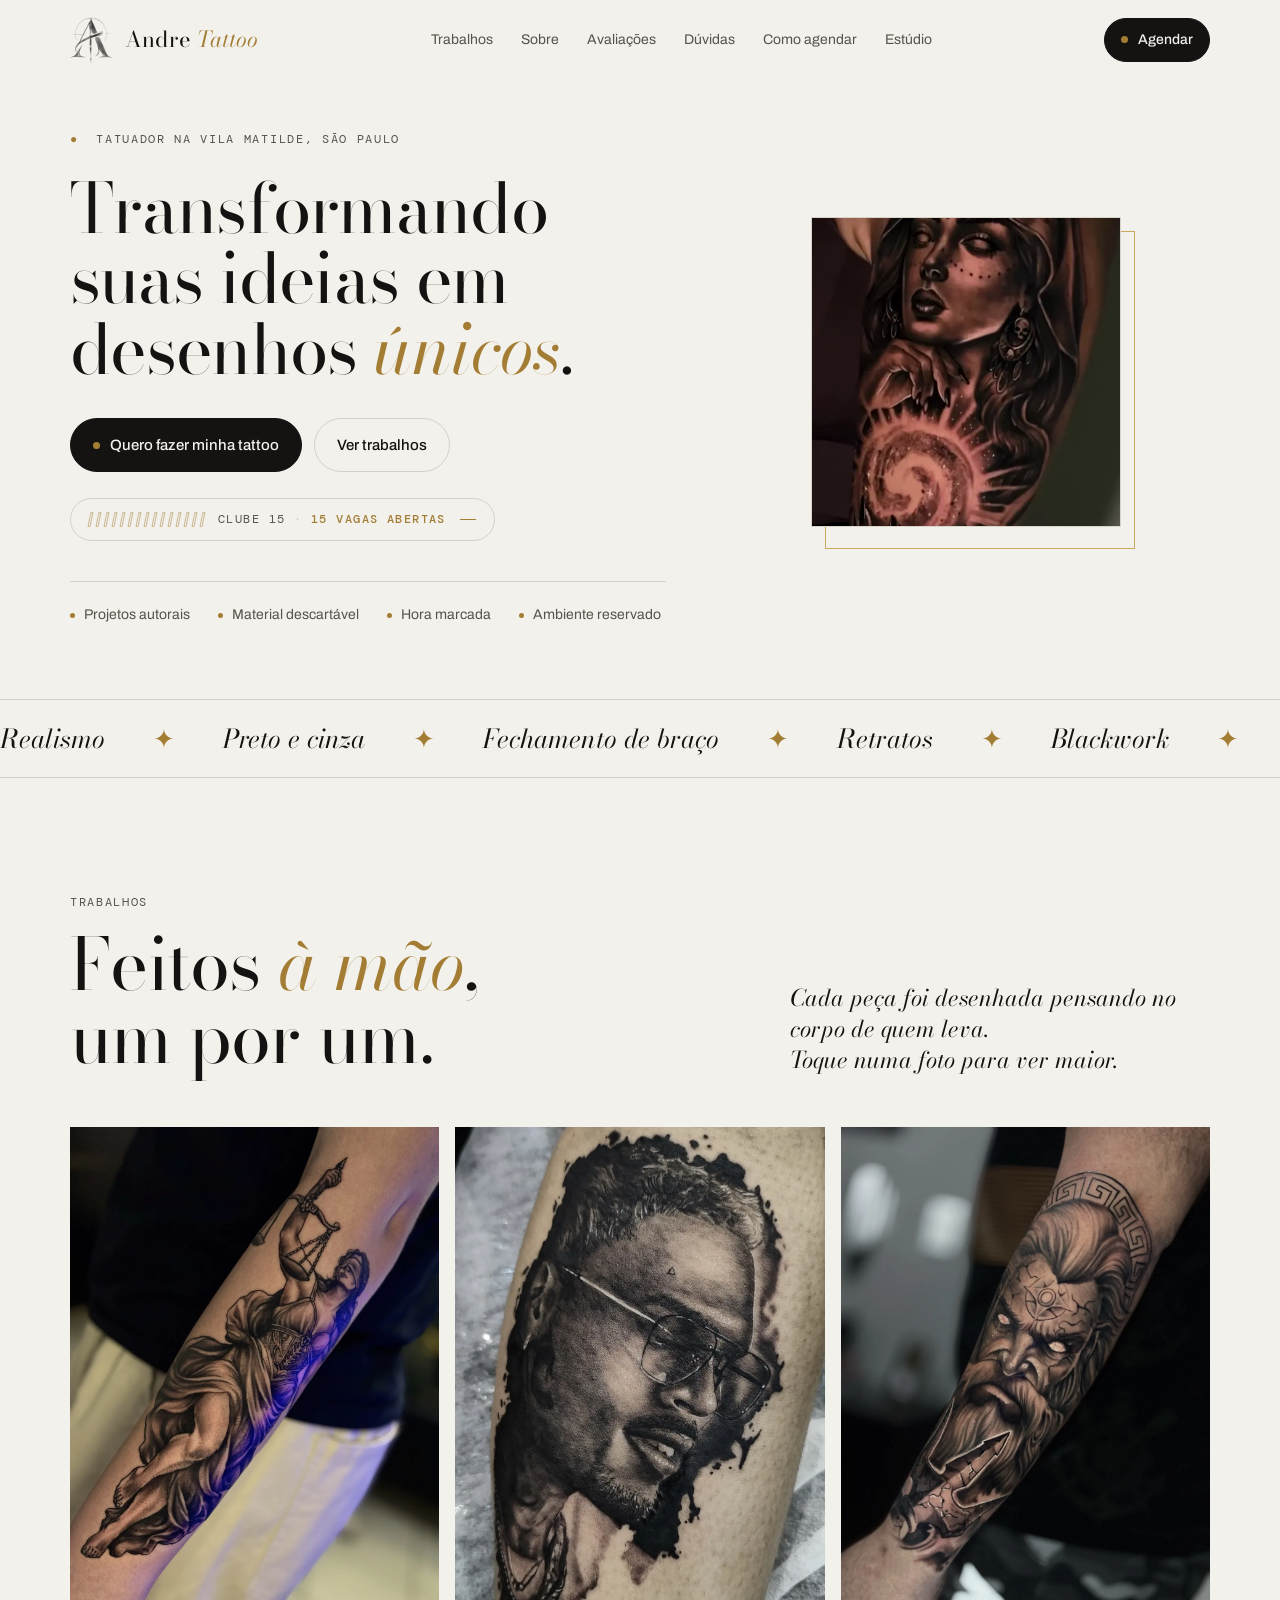
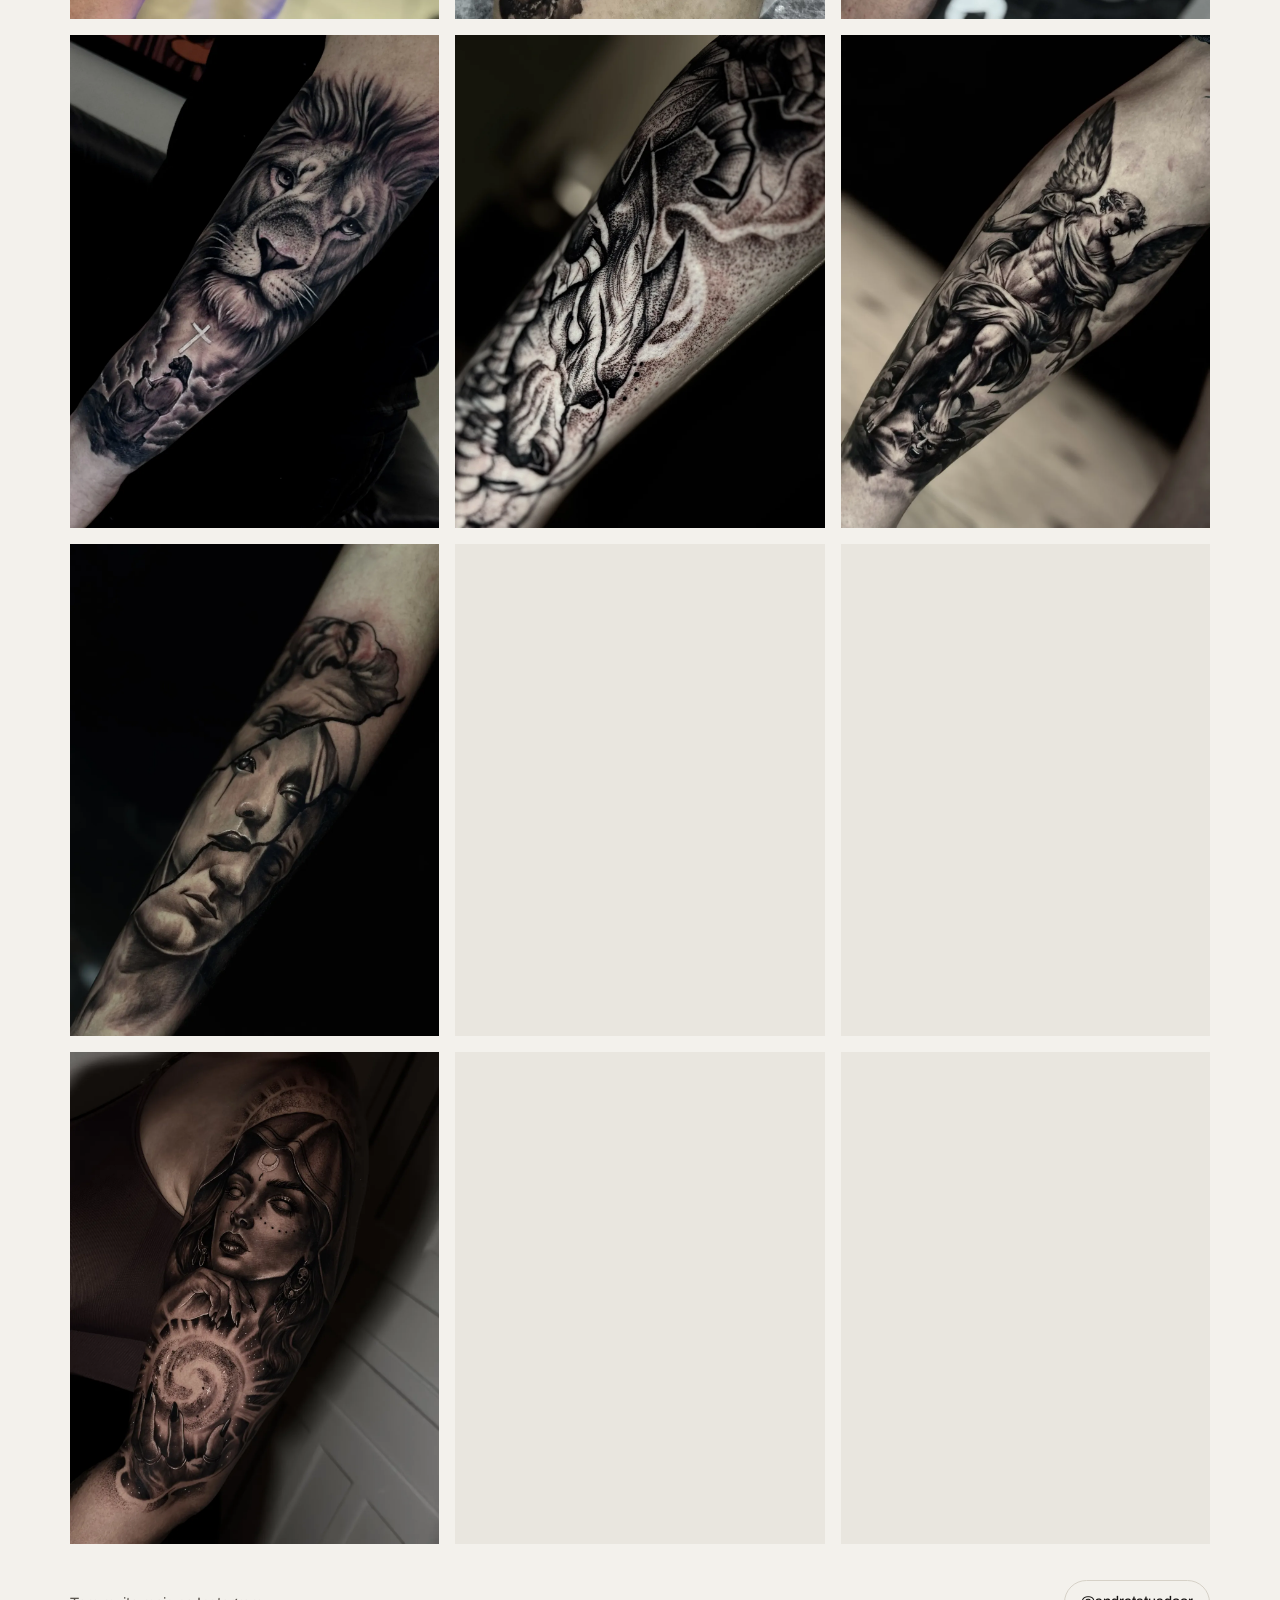
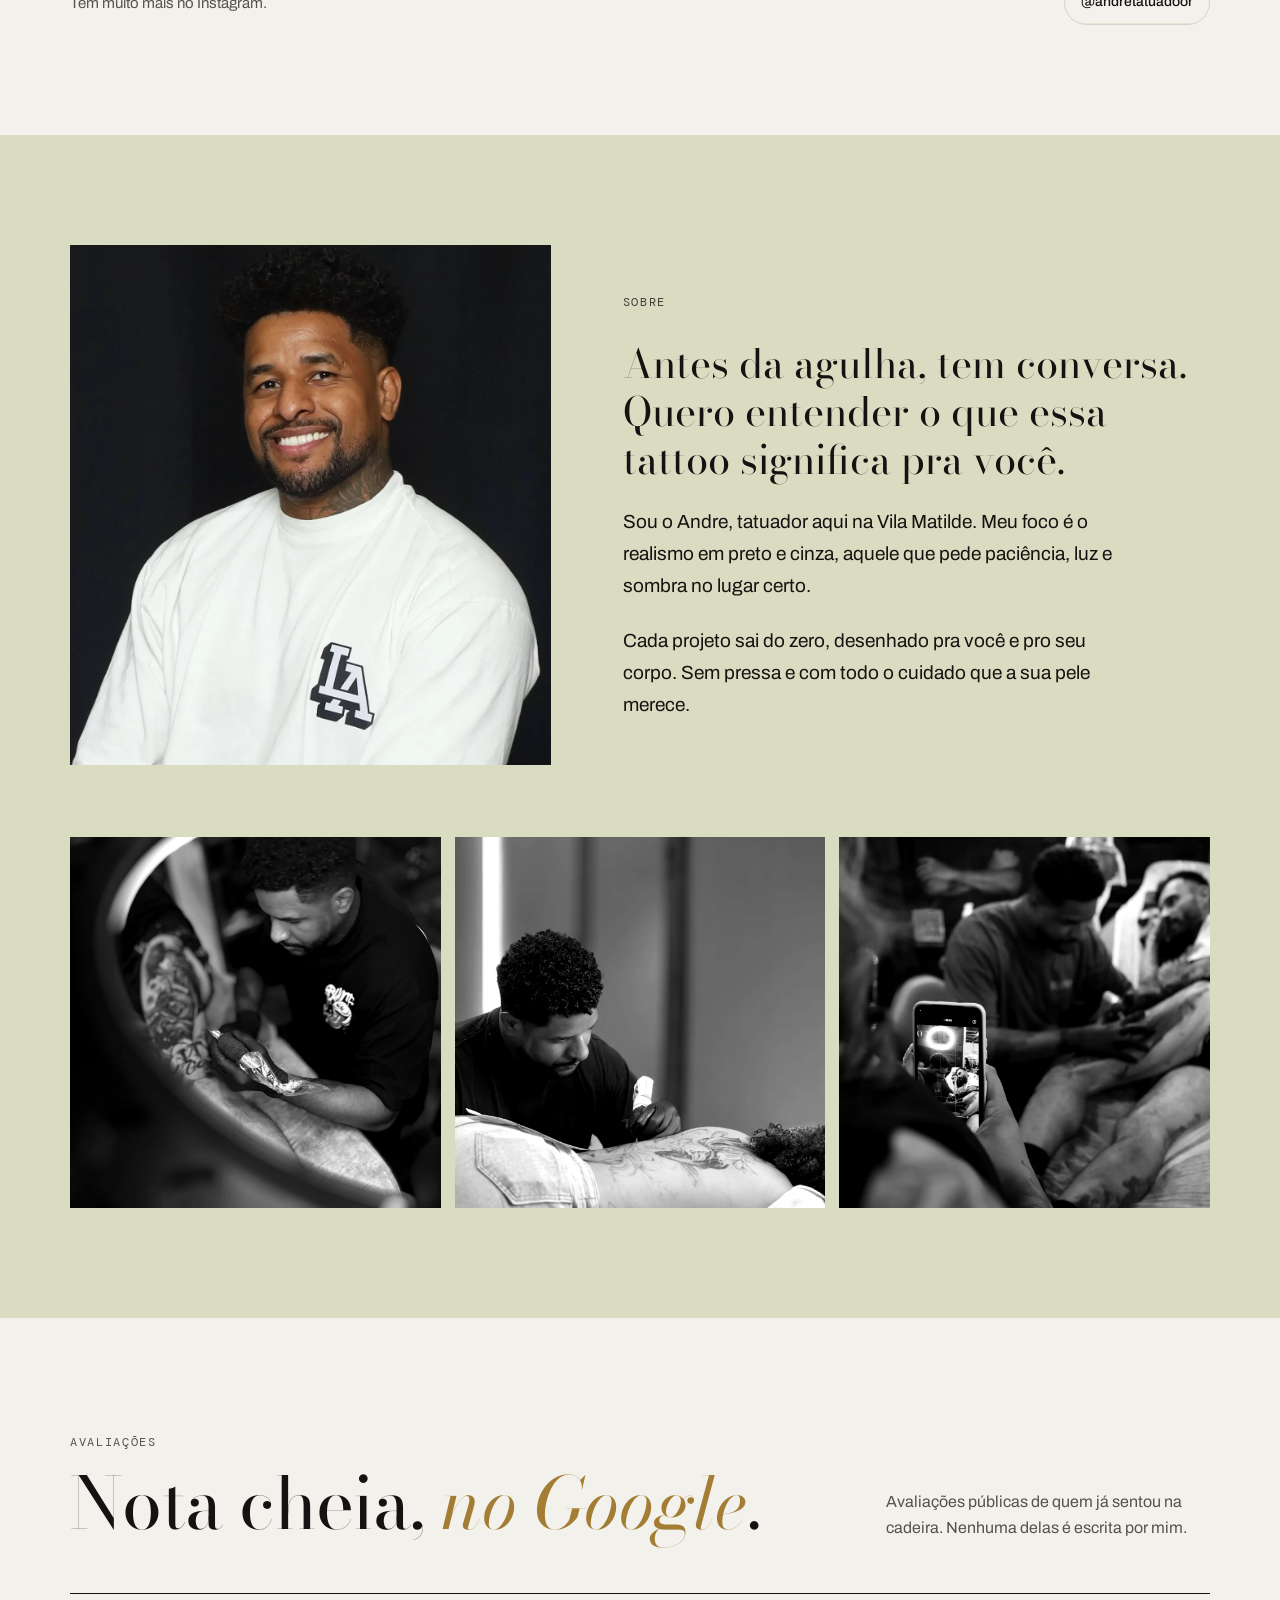
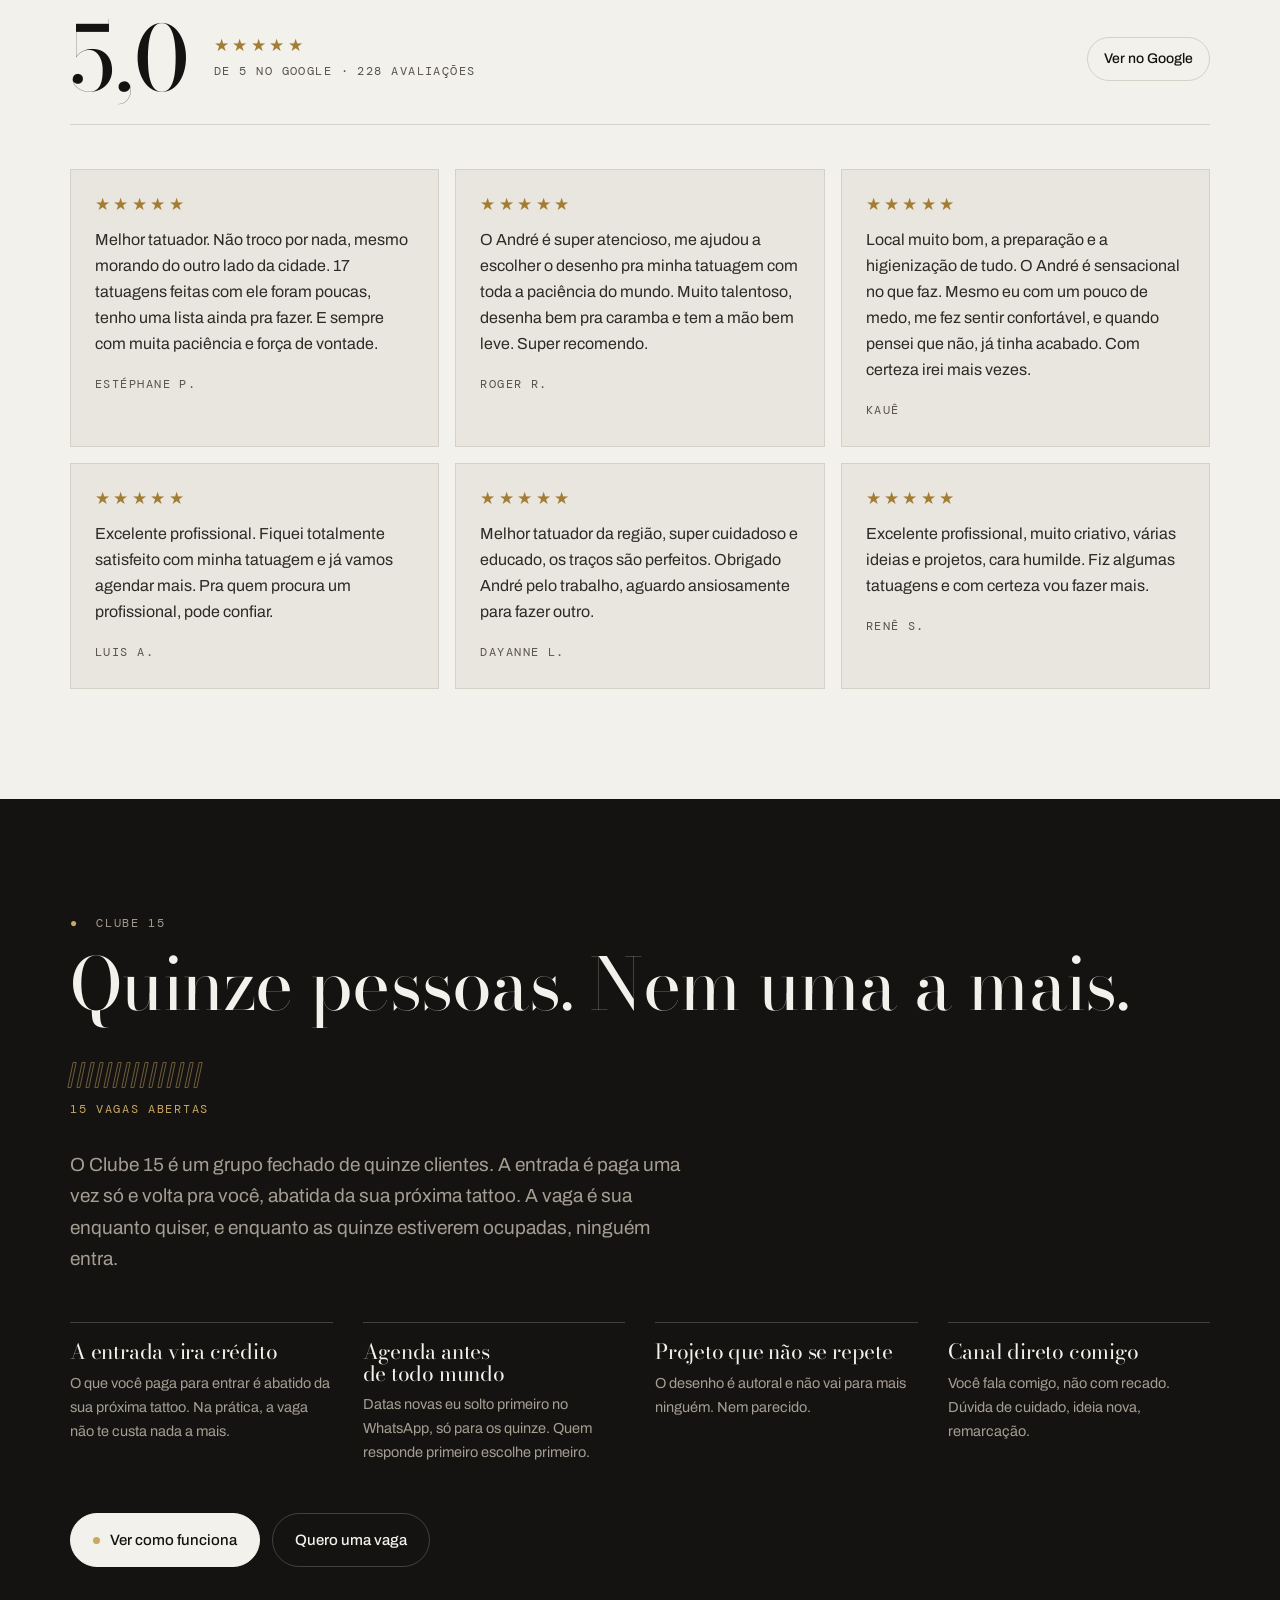
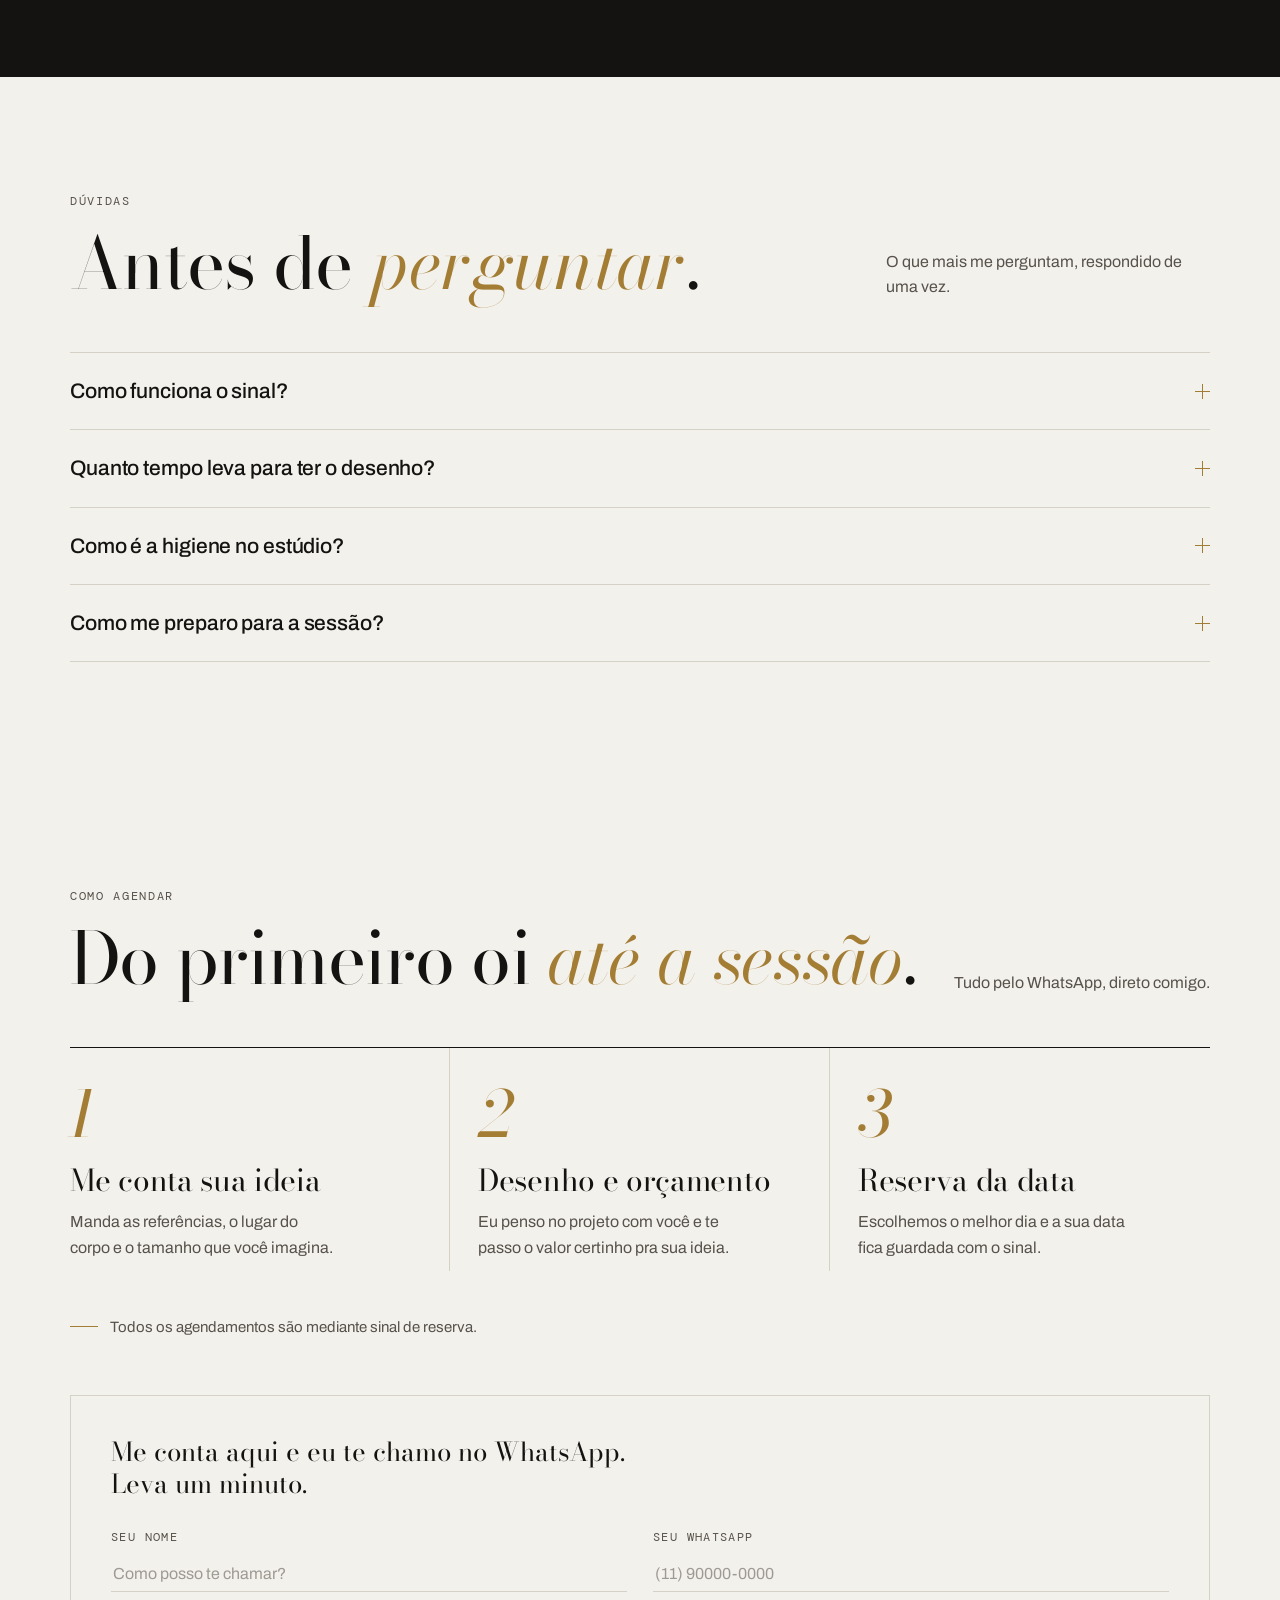
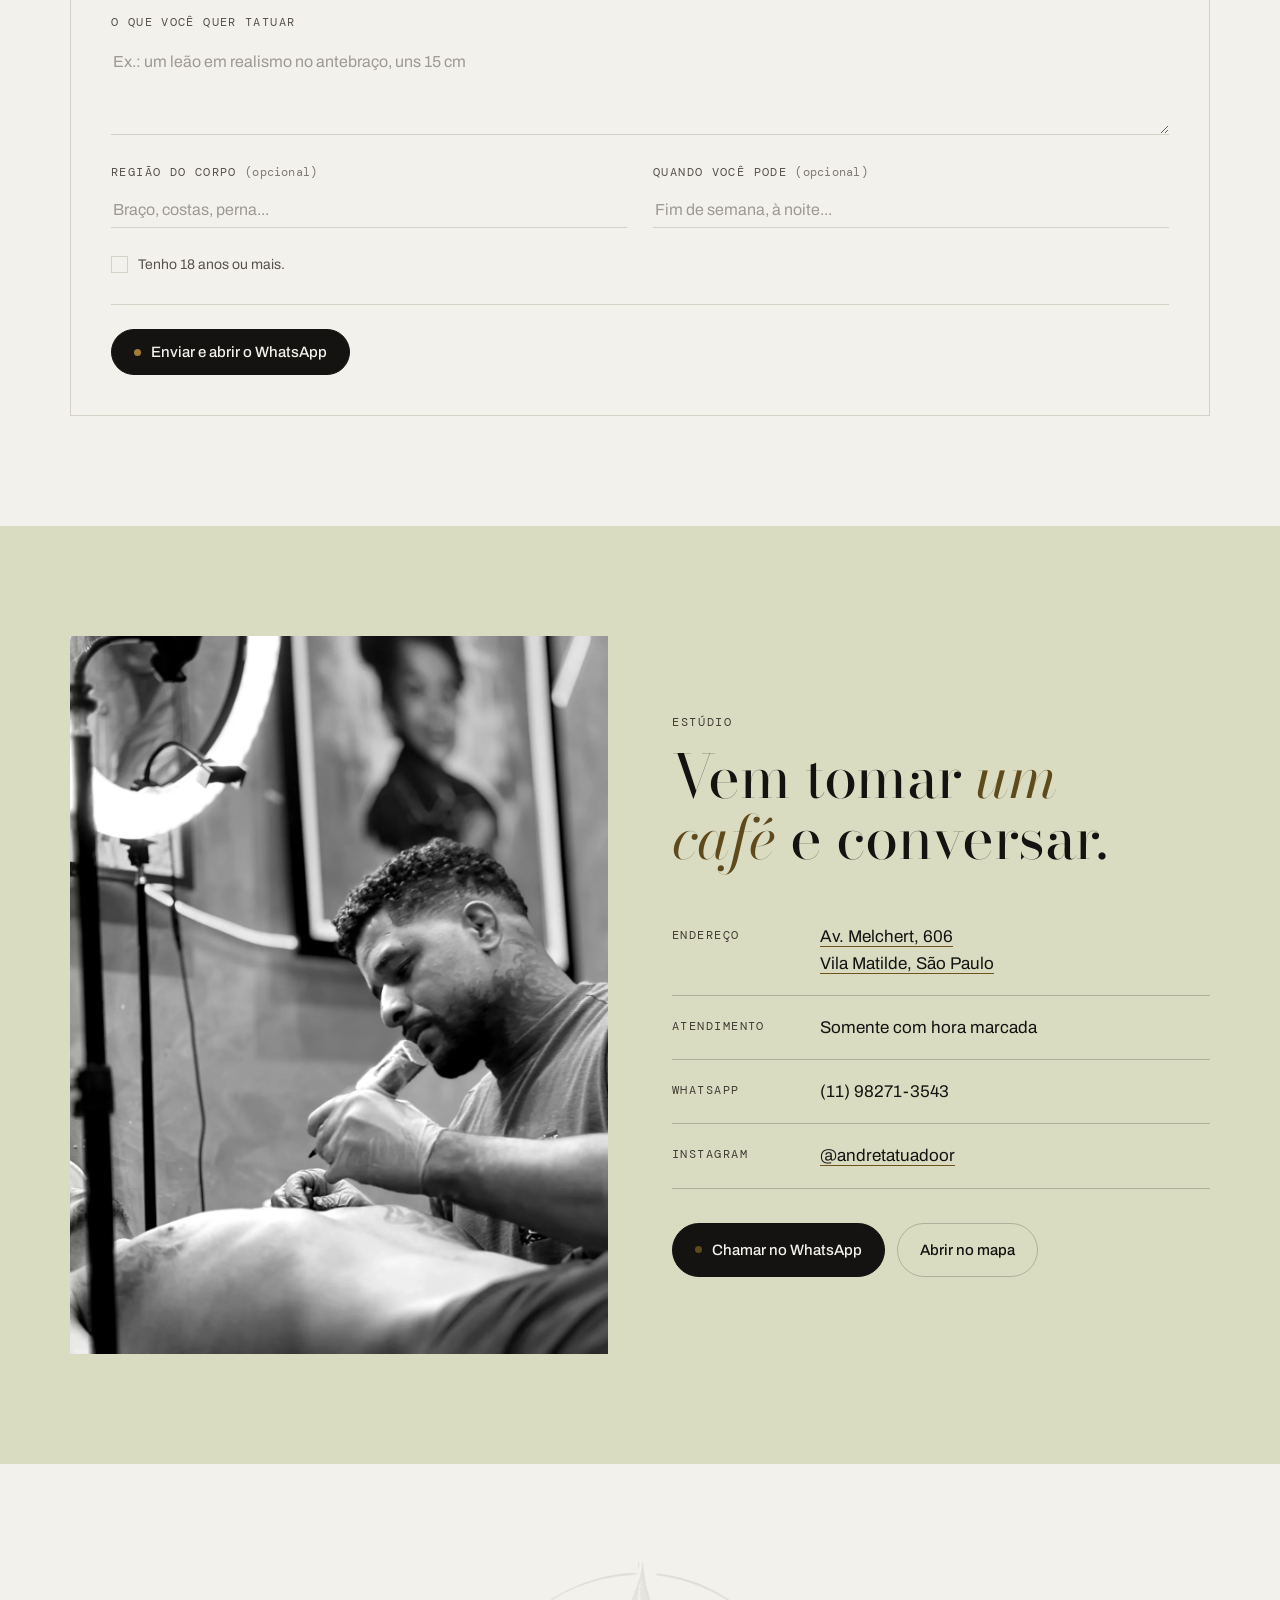
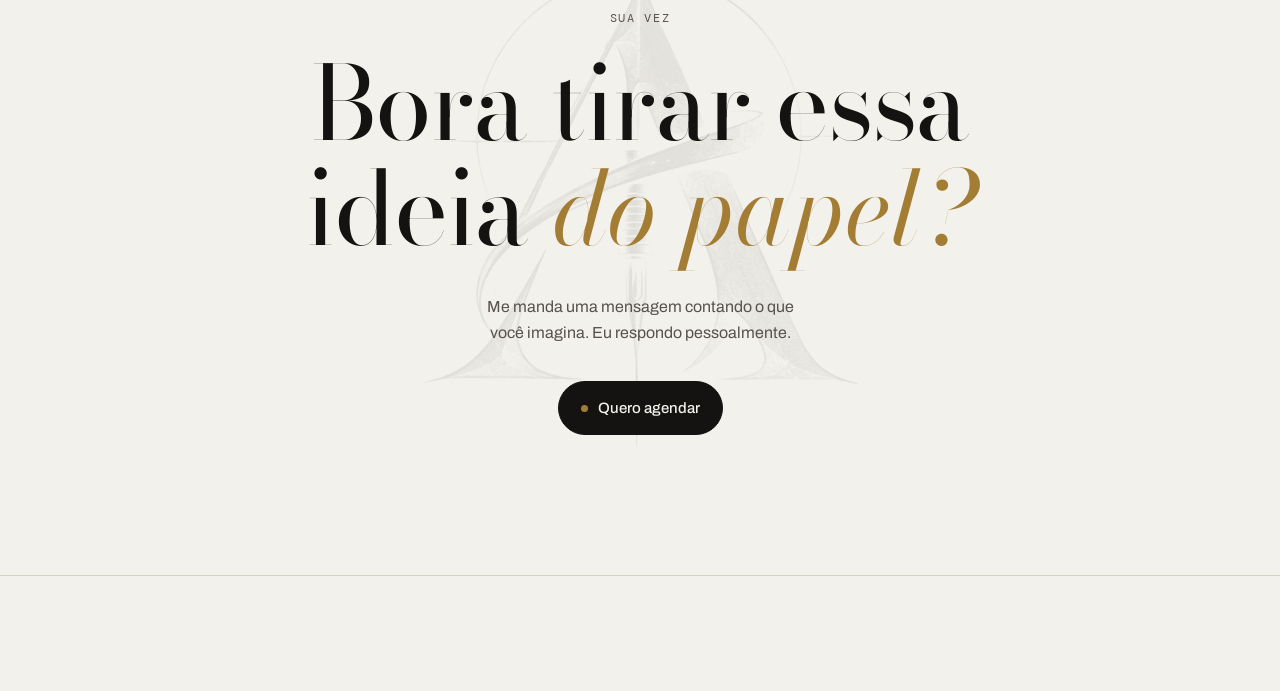
==== index.html @ ce074690 "Marco zero: copia fiel do site publicado em andretattoo.com.br Baixado do ar em 08/11/2026, antes de" ====
<!doctype html>
<html lang="pt-BR">
<head>
<meta charset="utf-8">
<meta name="viewport" content="width=device-width, initial-scale=1, viewport-fit=cover">
<title>Andre Tattoo · Realismo preto e cinza na Vila Matilde, São Paulo</title>
<meta name="description" content="Andre Tattoo. Realismo em preto e cinza na Vila Matilde, São Paulo. Projeto autoral, hora marcada. Agende sua tattoo pelo WhatsApp.">
<meta name="theme-color" content="#F3F1EC">
<link rel="canonical" href="https://andretattoo.com.br/">

<meta property="og:type" content="website">
<meta property="og:site_name" content="Andre Tattoo">
<meta property="og:title" content="Andre Tattoo · Realismo preto e cinza">
<meta property="og:description" content="Tatuagem autoral em São Paulo. Realismo em preto e cinza, feito sem pressa, com hora marcada na Vila Matilde.">
<meta property="og:url" content="https://andretattoo.com.br/">
<meta property="og:image" content="https://andretattoo.com.br/img/og.png">
<meta property="og:image:width" content="1200"><meta property="og:image:height" content="630">
<meta property="og:locale" content="pt_BR">
<meta name="twitter:card" content="summary_large_image">

<link rel="icon" href="img/favicon.png" type="image/png">
<link rel="apple-touch-icon" href="img/apple-touch-icon.png">

<link rel="preconnect" href="https://fonts.googleapis.com">
<link rel="preconnect" href="https://fonts.gstatic.com" crossorigin>
<link rel="stylesheet" href="https://fonts.googleapis.com/css2?family=Bodoni+Moda:ital,opsz,wght@0,6..96,400;0,6..96,500;1,6..96,400;1,6..96,500&family=Archivo:wght@400;500;600&family=DM+Mono:wght@400;500&display=swap">
<link rel="stylesheet" href="css/style.css">

<script type="application/ld+json">
{"@context":"https://schema.org","@type":"TattooParlor","name":"Andre Tattoo",
"description":"Estúdio de tatuagem autoral especializado em realismo preto e cinza.",
"url":"https://andretattoo.com.br/","image":"https://andretattoo.com.br/img/og.png",
"telephone":"+5511982713543","priceRange":"$$","currenciesAccepted":"BRL",
"address":{"@type":"PostalAddress","streetAddress":"Av. Melchert, 606","addressLocality":"São Paulo",
"addressRegion":"SP","addressCountry":"BR"},
"sameAs":["https://www.instagram.com/andretatuadoor/","https://www.tiktok.com/@andretattoo.ink"],
"openingHoursSpecification":[{"@type":"OpeningHoursSpecification",
"dayOfWeek":["Monday","Tuesday","Wednesday","Thursday","Friday","Saturday"],
"opens":"09:00","closes":"22:00"}]}
</script>
<script>
/* abertura com a logo: uma vez por visita, e nunca para quem pediu menos movimento.
   Roda antes da primeira pintura, sem isso o site aparece antes da logo. */
(function(){
  try{
    if(matchMedia('(prefers-reduced-motion: reduce)').matches) return;
    if(sessionStorage.getItem('andre-abertura')) return;
    sessionStorage.setItem('andre-abertura','1');
  }catch(e){ return; }
  document.documentElement.className += ' abertura';
})();
</script>
</head>
<body>

<div class="intro" id="intro" aria-hidden="true">
  <div class="intro__palco">
    <div class="intro__esboco"><svg aria-hidden="true" xmlns="http://www.w3.org/2000/svg" viewBox="0 0 422 468" fill="none" stroke="currentColor" stroke-width="1.1" stroke-linecap="round" stroke-linejoin="round">
<path pathLength="1" style="--i:0" d="M 213.0 1.0 L 215.0 19.0 L 222.0 43.0 L 247.0 99.0 L 250.0 103.0 L 257.0 123.0 L 261.0 130.0 L 261.0 132.0 L 260.0 131.0 L 258.0 134.0 L 262.0 138.0 L 263.0 137.0 L 267.0 146.0 L 261.0 144.0 L 257.0 147.0 L 258.0 150.0 L 257.0 154.0 L 255.0 155.0 L 258.0 160.0 L 252.0 163.0 L 249.0 161.0 L 245.0 162.0 L 246.0 159.0 L 244.0 158.0 L 245.0 155.0 L 243.0 153.0 L 240.0 156.0 L 241.0 157.0 L 240.0 162.0 L 238.0 159.0 L 239.0 157.0 L 237.0 152.0 L 233.0 154.0 L 234.0 156.0 L 233.0 157.0 L 229.0 158.0 L 228.0 160.0 L 229.0 162.0 L 228.0 162.0 L 213.0 126.0 L 215.0 125.0 L 218.0 129.0 L 220.0 127.0 L 219.0 123.0 L 222.0 121.0 L 222.0 119.0 L 216.0 115.0 L 208.0 116.0 L 202.0 129.0 L 199.0 169.0 L 198.0 114.0 L 195.0 98.0 L 190.0 84.0 L 194.0 90.0 L 197.0 92.0 L 196.0 94.0 L 198.0 96.0 L 200.0 93.0 L 199.0 92.0 L 202.0 91.0 L 203.0 87.0 L 207.0 89.0 L 208.0 101.0 L 206.0 103.0 L 208.0 107.0 L 205.0 110.0 L 206.0 111.0 L 211.0 110.0 L 210.0 109.0 L 211.0 100.0 L 211.0 86.0 L 210.0 85.0 L 211.0 67.0 L 210.0 64.0 L 212.0 60.0 L 211.0 59.0 L 211.0 38.0 L 212.0 37.0 L 211.0 25.0 L 212.0 24.0 L 210.0 23.0 L 207.0 35.0 L 208.0 42.0 L 206.0 47.0 L 206.0 53.0 L 204.0 56.0 L 207.0 59.0 L 205.0 59.0 L 193.0 72.0 L 185.0 78.0 L 162.0 121.0 L 126.0 194.0 L 121.0 201.0 L 106.0 236.0 L 103.0 241.0 L 98.0 243.0 L 94.0 248.0 L 108.0 218.0 L 141.0 156.0 L 140.0 153.0 L 137.0 157.0 L 140.0 150.0 L 143.0 145.0 L 142.0 147.0 L 143.0 150.0 L 146.0 146.0 L 156.0 125.0 L 167.0 106.0 L 177.0 85.0 L 179.0 78.0 L 187.0 67.0 L 205.0 32.0 L 211.0 15.0 L 213.0 2.0 Z"/>
<path pathLength="1" style="--i:1" d="M 273.0 213.0 L 273.0 216.0 L 276.0 220.0 L 279.0 230.0 L 281.0 232.0 L 283.0 231.0 L 282.0 230.0 L 283.0 227.0 L 280.0 224.0 L 282.0 222.0 L 281.0 219.0 L 283.0 219.0 L 284.0 224.0 L 291.0 229.0 L 290.0 233.0 L 294.0 241.0 L 294.0 246.0 L 295.0 247.0 L 297.0 246.0 L 301.0 250.0 L 303.0 249.0 L 303.0 245.0 L 302.0 240.0 L 299.0 237.0 L 300.0 234.0 L 297.0 229.0 L 297.0 224.0 L 300.0 232.0 L 304.0 235.0 L 305.0 230.0 L 302.0 225.0 L 302.0 222.0 L 349.0 327.0 L 354.0 342.0 L 372.0 375.0 L 384.0 388.0 L 393.0 394.0 L 415.0 402.0 L 401.0 400.0 L 392.0 396.0 L 384.0 395.0 L 371.0 390.0 L 367.0 390.0 L 356.0 384.0 L 353.0 384.0 L 354.0 382.0 L 349.0 377.0 L 347.0 379.0 L 343.0 375.0 L 343.0 372.0 L 345.0 370.0 L 344.0 365.0 L 341.0 367.0 L 342.0 369.0 L 338.0 371.0 L 327.0 362.0 L 326.0 364.0 L 331.0 379.0 L 328.0 387.0 L 330.0 382.0 L 329.0 373.0 L 322.0 358.0 L 312.0 344.0 L 301.0 333.0 L 293.0 328.0 L 289.0 324.0 L 290.0 323.0 L 289.0 322.0 L 286.0 323.0 L 286.0 337.0 L 281.0 354.0 L 280.0 354.0 L 282.0 350.0 L 285.0 335.0 L 284.0 310.0 L 276.0 279.0 L 254.0 224.0 L 258.0 230.0 L 265.0 248.0 L 268.0 252.0 L 270.0 251.0 L 271.0 254.0 L 273.0 255.0 L 275.0 253.0 L 274.0 251.0 L 276.0 248.0 L 271.0 245.0 L 276.0 247.0 L 277.0 245.0 L 280.0 245.0 L 281.0 247.0 L 282.0 246.0 L 282.0 242.0 L 280.0 240.0 L 278.0 241.0 L 277.0 239.0 L 280.0 235.0 L 278.0 233.0 L 276.0 234.0 L 274.0 233.0 L 275.0 232.0 L 276.0 233.0 L 278.0 230.0 L 276.0 224.0 L 273.0 221.0 L 274.0 220.0 L 273.0 214.0 Z"/>
<path pathLength="1" style="--i:2" d="M 322.0 143.0 L 326.0 144.0 L 327.0 146.0 L 307.0 156.0 L 304.0 159.0 L 305.0 162.0 L 304.0 167.0 L 298.0 171.0 L 292.0 172.0 L 291.0 173.0 L 292.0 176.0 L 288.0 177.0 L 285.0 183.0 L 286.0 185.0 L 289.0 185.0 L 290.0 182.0 L 291.0 184.0 L 301.0 183.0 L 229.0 201.0 L 186.0 215.0 L 157.0 227.0 L 126.0 243.0 L 97.0 263.0 L 72.0 288.0 L 65.0 299.0 L 60.0 311.0 L 58.0 321.0 L 58.0 330.0 L 60.0 339.0 L 65.0 349.0 L 59.0 340.0 L 55.0 327.0 L 56.0 303.0 L 60.0 292.0 L 70.0 275.0 L 93.0 252.0 L 104.0 245.0 L 99.0 250.0 L 102.0 251.0 L 106.0 249.0 L 125.0 236.0 L 124.0 233.0 L 114.0 240.0 L 107.0 243.0 L 122.0 232.0 L 142.0 220.0 L 174.0 204.0 L 200.0 193.0 L 201.0 192.0 L 198.0 185.0 L 198.0 181.0 L 201.0 180.0 L 207.0 181.0 L 206.0 187.0 L 202.0 190.0 L 205.0 191.0 L 218.0 185.0 L 221.0 185.0 L 265.0 168.0 L 314.0 153.0 L 324.0 148.0 L 325.0 145.0 L 323.0 144.0 Z"/>
<path pathLength="1" style="--i:3" d="M 204.0 213.0 L 211.0 214.0 L 211.0 221.0 L 208.0 222.0 L 212.0 225.0 L 206.0 227.0 L 212.0 229.0 L 211.0 230.0 L 212.0 232.0 L 208.0 234.0 L 213.0 237.0 L 211.0 240.0 L 208.0 241.0 L 214.0 243.0 L 211.0 245.0 L 213.0 248.0 L 209.0 249.0 L 214.0 251.0 L 209.0 254.0 L 214.0 256.0 L 210.0 259.0 L 211.0 261.0 L 206.0 262.0 L 213.0 264.0 L 212.0 267.0 L 208.0 267.0 L 206.0 269.0 L 214.0 270.0 L 211.0 272.0 L 211.0 276.0 L 213.0 278.0 L 211.0 279.0 L 198.0 278.0 L 197.0 271.0 L 203.0 269.0 L 199.0 267.0 L 198.0 264.0 L 205.0 262.0 L 199.0 261.0 L 198.0 258.0 L 199.0 257.0 L 198.0 256.0 L 201.0 255.0 L 199.0 253.0 L 201.0 249.0 L 198.0 248.0 L 198.0 246.0 L 199.0 243.0 L 202.0 241.0 L 198.0 237.0 L 202.0 234.0 L 200.0 233.0 L 199.0 230.0 L 204.0 227.0 L 200.0 226.0 L 199.0 224.0 L 203.0 222.0 L 200.0 220.0 L 203.0 214.0 Z"/>
<path pathLength="1" style="--i:4" d="M 202.0 292.0 L 203.0 307.0 L 204.0 308.0 L 206.0 302.0 L 207.0 303.0 L 206.0 305.0 L 207.0 307.0 L 206.0 352.0 L 205.0 353.0 L 208.0 380.0 L 208.0 407.0 L 211.0 415.0 L 215.0 419.0 L 215.0 420.0 L 208.0 419.0 L 207.0 415.0 L 202.0 419.0 L 207.0 429.0 L 209.0 428.0 L 212.0 422.0 L 210.0 424.0 L 208.0 431.0 L 208.0 454.0 L 207.0 456.0 L 206.0 429.0 L 204.0 424.0 L 199.0 420.0 L 203.0 416.0 L 206.0 410.0 L 207.0 404.0 L 207.0 378.0 L 205.0 370.0 L 202.0 341.0 L 198.0 325.0 L 198.0 322.0 L 199.0 323.0 L 200.0 322.0 L 200.0 295.0 L 201.0 293.0 Z"/>
<path pathLength="1" style="--i:5" d="M 97.0 331.0 L 96.0 329.0 L 92.0 336.0 L 88.0 348.0 L 82.0 360.0 L 78.0 375.0 L 67.0 383.0 L 62.0 384.0 L 52.0 390.0 L 39.0 393.0 L 34.0 396.0 L 41.0 397.0 L 59.0 395.0 L 69.0 397.0 L 70.0 396.0 L 81.0 396.0 L 82.0 397.0 L 83.0 396.0 L 85.0 397.0 L 107.0 396.0 L 111.0 397.0 L 112.0 396.0 L 110.0 395.0 L 112.0 396.0 L 121.0 395.0 L 110.0 391.0 L 100.0 380.0 L 96.0 373.0 L 92.0 356.0 L 93.0 355.0 L 93.0 345.0 L 97.0 332.0 Z"/>
<path pathLength="1" style="--i:6" d="M 198.0 200.0 L 195.0 199.0 L 182.0 204.0 L 180.0 206.0 L 177.0 206.0 L 142.0 224.0 L 140.0 227.0 L 144.0 228.0 L 145.0 226.0 L 153.0 226.0 L 160.0 222.0 L 164.0 222.0 L 167.0 219.0 L 171.0 219.0 L 172.0 218.0 L 171.0 216.0 L 173.0 217.0 L 179.0 214.0 L 183.0 214.0 L 186.0 211.0 L 189.0 212.0 L 192.0 209.0 L 199.0 206.0 L 196.0 205.0 L 199.0 203.0 L 199.0 201.0 Z"/>
<path pathLength="1" style="--i:7" d="M 119.0 277.0 L 120.0 277.0 L 119.0 280.0 L 97.0 334.0 L 94.0 348.0 L 94.0 363.0 L 98.0 374.0 L 104.0 382.0 L 112.0 389.0 L 127.0 395.0 L 135.0 397.0 L 149.0 398.0 L 149.0 399.0 L 115.0 398.0 L 114.0 397.0 L 111.0 398.0 L 28.0 397.0 L 23.0 399.0 L 12.0 400.0 L 25.0 396.0 L 39.0 389.0 L 50.0 381.0 L 61.0 370.0 L 75.0 352.0 L 86.0 335.0 L 119.0 278.0 Z"/>
<path pathLength="1" style="--i:8" d="M 303.0 315.0 L 302.0 314.0 L 300.0 317.0 L 296.0 319.0 L 299.0 322.0 L 298.0 324.0 L 292.0 318.0 L 289.0 318.0 L 287.0 320.0 L 291.0 325.0 L 296.0 328.0 L 300.0 327.0 L 301.0 332.0 L 304.0 333.0 L 305.0 328.0 L 306.0 327.0 L 308.0 328.0 L 311.0 324.0 L 308.0 321.0 L 308.0 315.0 L 307.0 314.0 L 304.0 315.0 L 303.0 318.0 L 304.0 320.0 L 303.0 320.0 L 303.0 316.0 Z"/>
<path pathLength="1" style="--i:9" d="M 227.0 140.0 L 226.0 139.0 L 225.0 140.0 L 226.0 143.0 L 224.0 146.0 L 233.0 153.0 L 234.0 150.0 L 237.0 151.0 L 238.0 147.0 L 236.0 145.0 L 234.0 148.0 L 230.0 149.0 L 231.0 147.0 L 233.0 148.0 L 234.0 147.0 L 232.0 144.0 L 230.0 144.0 L 232.0 143.0 L 234.0 144.0 L 235.0 143.0 L 234.0 141.0 L 236.0 141.0 L 237.0 143.0 L 238.0 140.0 L 228.0 139.0 Z"/>
<path pathLength="1" style="--i:10" d="M 87.0 261.0 L 86.0 260.0 L 78.0 269.0 L 77.0 272.0 L 71.0 276.0 L 70.0 279.0 L 63.0 287.0 L 59.0 296.0 L 56.0 310.0 L 56.0 318.0 L 57.0 319.0 L 58.0 318.0 L 60.0 306.0 L 67.0 291.0 L 79.0 273.0 L 83.0 270.0 L 87.0 262.0 Z"/>
<path pathLength="1" style="--i:11" d="M 197.0 11.0 L 206.0 11.0 L 204.0 13.0 L 195.0 13.0 L 176.0 16.0 L 150.0 24.0 L 137.0 30.0 L 114.0 45.0 L 134.0 31.0 L 155.0 21.0 L 178.0 14.0 L 196.0 12.0 Z"/>
<path pathLength="1" style="--i:12" d="M 226.0 12.0 L 244.0 14.0 L 272.0 23.0 L 294.0 35.0 L 310.0 47.0 L 326.0 63.0 L 333.0 73.0 L 309.0 48.0 L 286.0 32.0 L 253.0 18.0 L 227.0 13.0 Z"/>
<path pathLength="1" style="--i:13" d="M 318.0 394.0 L 319.0 394.0 L 318.0 395.0 L 313.0 396.0 L 312.0 397.0 L 313.0 398.0 L 319.0 397.0 L 323.0 398.0 L 297.0 399.0 L 317.0 395.0 Z"/>
<path pathLength="1" style="--i:14" d="M 216.0 300.0 L 216.0 325.0 L 213.0 335.0 L 209.0 363.0 L 211.0 338.0 L 213.0 327.0 L 216.0 320.0 L 215.0 318.0 L 216.0 301.0 Z"/>
<path pathLength="1" style="--i:15" d="M 165.0 228.0 L 167.0 228.0 L 163.0 230.0 L 149.0 235.0 L 140.0 240.0 L 140.0 239.0 L 154.0 232.0 L 164.0 229.0 Z"/>
<path pathLength="1" style="--i:16" d="M 90.0 69.0 L 81.0 80.0 L 74.0 93.0 L 73.0 94.0 L 74.0 91.0 L 81.0 80.0 L 89.0 70.0 Z"/>
<path pathLength="1" style="--i:17" d="M 212.0 299.0 L 213.0 317.0 L 211.0 322.0 L 209.0 323.0 L 212.0 318.0 L 212.0 300.0 Z"/>
<path pathLength="1" style="--i:18" d="M 278.0 359.0 L 275.0 368.0 L 264.0 382.0 L 260.0 385.0 L 270.0 374.0 L 278.0 360.0 Z"/>
</svg></div>
    <span class="intro__arte"></span>
    <i class="intro__risco"></i>
  </div>
</div>
</div>

<svg id="needle" aria-hidden="true"><path class="track"/><path class="ink"/><path class="rastro"/><circle class="tip-ring" r="9"/><circle class="tip" r="3.2"/></svg>

<header class="nav" id="nav">
  <div class="wrap">
    <a class="logo" href="#topo"><span class="logo__marca" aria-hidden="true"></span><span class="logo__nome">Andre <i>Tattoo</i></span></a>
    <ul>
      <li><a href="#trabalhos">Trabalhos</a></li>
      <li><a href="#sobre">Sobre</a></li>
      <li><a href="#avaliacoes">Avaliações</a></li>
      <li><a href="#duvidas">Dúvidas</a></li>
      <li><a href="#agendar">Como agendar</a></li>
      <li><a href="#estudio">Estúdio</a></li>
    </ul>
    <a class="btn sm" href="https://wa.me/5511982713543?text=Oi%20Andre!%20Vim%20pelo%20site%20e%20quero%20fazer%20uma%20tattoo." target="_blank" rel="noopener" data-wa="topo"><span class="dot"></span>Agendar</a>
  </div>
</header>

<main id="topo">
  <section class="hero" style="padding:0">
    <div class="wrap">
      <div>
        <span class="eyebrow"><b>●</b>&nbsp; Tatuador na Vila Matilde, São Paulo</span>
        <h1>Transformando suas ideias em desenhos <em>únicos</em>.</h1>
        <div class="ctas">
          <a class="btn" href="https://wa.me/5511982713543?text=Oi%20Andre!%20Vim%20pelo%20site%20e%20quero%20fazer%20uma%20tattoo." target="_blank" rel="noopener" data-wa="topo"><span class="dot"></span>Quero fazer minha tattoo</a>
          <a class="btn ghost" href="#trabalhos">Ver trabalhos</a>
        </div>
        <a class='selo' href='/clube-15'>
          <span class="selo__marcas" data-clube="marcas" aria-hidden="true"></span>
          <span class="selo__txt">Clube&nbsp;15 <i aria-hidden="true">·</i> <b data-clube="vagas">vagas abertas</b></span>
          <span class="selo__seta" aria-hidden="true"></span>
        </a>
        <div class="facts"><span>Projetos autorais</span><span>Material descartável</span><span>Hora marcada</span><span>Ambiente reservado</span></div>
      </div>
      <!-- A "tv": um quadrado menor que a foto, rodando o processo de uma peça
           do desenho ao resultado. Para trocar, substitua só video/processo.mp4
           e o quadro de capa video/processo.webp. -->
      <figure class="reveal tv">
        <video class="tv__tela" src="video/processo.mp4" poster="video/processo.webp"
               autoplay muted loop playsinline preload="metadata"
               width="640" height="640"
               aria-label="Do desenho ao resultado: o processo de uma tatuagem, em vídeo sem som"></video>
      </figure>
    </div>
  </section>

  <div class="ribbon" aria-hidden="true">
    <div class="track">
      <span>Realismo</span><span class="s">✦</span><span>Preto e cinza</span><span class="s">✦</span><span>Fechamento de braço</span><span class="s">✦</span><span>Retratos</span><span class="s">✦</span><span>Blackwork</span><span class="s">✦</span><span>Pets</span><span class="s">✦</span>
      <span>Realismo</span><span class="s">✦</span><span>Preto e cinza</span><span class="s">✦</span><span>Fechamento de braço</span><span class="s">✦</span><span>Retratos</span><span class="s">✦</span><span>Blackwork</span><span class="s">✦</span><span>Pets</span><span class="s">✦</span>
    </div>
  </div>

  <section id="trabalhos">
    <div class="wrap">
      <div class="head">
        <div>
          <span class="eyebrow">Trabalhos</span>
          <h2 style="margin-top:14px">Feitos <em>à mão</em>,<br>um por um.</h2>
        </div>
        <p class="frase">Cada peça foi desenhada pensando no corpo de quem leva.<br>Toque numa foto para ver maior.</p>
      </div>
      <div class="gallery" id="gallery"></div>
      <noscript><p>Para ver a galeria, ative o JavaScript, ou veja os trabalhos no
        <a href="https://www.instagram.com/andretatuadoor/" target="_blank" rel="noopener">@andretatuadoor</a>.</p></noscript>
      <div class="gallery-foot">
        <span>Tem muito mais no Instagram.</span>
        <a class="btn ghost sm" href="https://www.instagram.com/andretatuadoor/" target="_blank" rel="noopener">@andretatuadoor</a>
      </div>
    </div>
  </section>

  <section class="about bloco" id="sobre">
    <div class="wrap">
      <div class="grid">
        <figure class="reveal"><img src="img/andre-sorrindo.webp" alt="Andre, tatuador, em retrato preto e branco" loading="lazy"></figure>
        <div class="text">
          <span class="eyebrow">Sobre</span>
          <p class="big">Antes da agulha, tem conversa. Quero entender o que essa tattoo significa pra você.</p>
          <p>Sou o Andre, tatuador aqui na Vila Matilde. Meu foco é o realismo em preto e cinza, aquele que pede paciência, luz e sombra no lugar certo.</p>
          <p>Cada projeto sai do zero, desenhado pra você e pro seu corpo. Sem pressa e com todo o cuidado que a sua pele merece.</p>
        </div>
      </div>
      <div class="strip">
        <img class="reveal" src="img/andre-trabalhando.webp" alt="Andre tatuando um braço" loading="lazy">
        <img class="reveal" src="img/andre-costas.webp" alt="Andre começando um projeto nas costas" loading="lazy">
        <img class="reveal" src="img/andre-evento.webp" alt="Andre tatuando durante um evento" loading="lazy">
      </div>
    </div>
  </section>

  <section class="rev" id="avaliacoes">
    <div class="wrap">
      <div class="head">
        <div>
          <span class="eyebrow">Avaliações</span>
          <h2 style="margin-top:14px">Nota cheia, <em>no Google</em>.</h2>
        </div>
        <p>Avaliações públicas de quem já sentou na cadeira. Nenhuma delas é escrita por mim.</p>
      </div>
      <div class="score">
        <div class="score__n" id="revNota">5,0</div>
        <div>
          <div class="stars" role="img" aria-label="Cinco estrelas de cinco">★★★★★</div>
          <p class="score__t">de 5 no Google<span id="revTotal"></span></p>
        </div>
        <a class="btn ghost sm" id="revLink" href="#" target="_blank" rel="noopener" hidden>Ver no Google</a>
      </div>
      <div class="rev__list" id="revList"></div>
    </div>
  </section>

  <!-- O convite entra depois da prova social: a pessoa já viu os trabalhos,
       já sabe quem eu sou e já leu as avaliações. É aqui que a oferta pega. -->
  <section class="clube" id="clube">
    <div class="wrap">
      <div class="clube__topo">
        <div>
          <span class="eyebrow"><b>●</b>&nbsp; Clube 15</span>
          <h2 style="margin-top:14px" data-clube="chamada">Quinze pessoas. Nem uma a mais.</h2>
        </div>
        <div class="clube__contador">
          <span class="clube__marcas" data-clube="marcas" aria-hidden="true"></span>
          <span class="clube__vagas" data-clube="vagas">vagas abertas</span>
        </div>
      </div>
      <p class="clube__resumo reveal" data-clube="resumo"></p>
      <ul class="inclui" data-clube="inclui"></ul>
      <div class="clube__acao reveal">
        <a class='btn' href='/clube-15'><span class="dot"></span>Ver como funciona</a>
        <a class="btn ghost" href="https://wa.me/5511982713543" target="_blank" rel="noopener"
           data-wa="clube" data-clube="entrar"><span data-clube="rotulo">Quero uma vaga</span></a>
      </div>
    </div>
  </section>

  <section class="faq" id="duvidas">
    <div class="wrap">
      <div class="head">
        <div>
          <span class="eyebrow">Dúvidas</span>
          <h2 style="margin-top:14px">Antes de <em>perguntar</em>.</h2>
        </div>
        <p>O que mais me perguntam, respondido de uma vez.</p>
      </div>
      <div class="acc" id="acc"></div>
    </div>
  </section>

  <section id="agendar">
    <div class="wrap">
      <div class="head">
        <div>
          <span class="eyebrow">Como agendar</span>
          <h2 style="margin-top:14px">Do primeiro oi <em>até a sessão</em>.</h2>
        </div>
        <p>Tudo pelo WhatsApp, direto comigo.</p>
      </div>
      <div class="steps">
        <div class="step reveal"><div class="n">1</div><h3>Me conta sua ideia</h3><p>Manda as referências, o lugar do corpo e o tamanho que você imagina.</p></div>
        <div class="step reveal"><div class="n">2</div><h3>Desenho e orçamento</h3><p>Eu penso no projeto com você e te passo o valor certinho pra sua ideia.</p></div>
        <div class="step reveal"><div class="n">3</div><h3>Reserva da data</h3><p>Escolhemos o melhor dia e a sua data fica guardada com o sinal.</p></div>
      </div>
      <p class="note">Todos os agendamentos são mediante sinal de reserva.</p>

      <!-- name/method/data-netlify: a Netlify guarda uma cópia de cada lead e manda
           e-mail na hora. É a rede de segurança: roda no mesmo lugar do site, então
           funciona mesmo com o n8n do notebook desligado. -->
      <form class='form' id='form' method='POST' name='lead-site' novalidate>
        <input type="hidden" name="form-name" value="lead-site">
        <input type="hidden" name="origem" value="site">
        <p class="esconde" aria-hidden="true"><label>Deixe em branco<input name="bot-field" tabindex="-1" autocomplete="off"></label></p>
        <p class="form__topo">Me conta aqui e eu te chamo no WhatsApp. Leva um minuto.</p>
        <div class="form__grid">
          <label class="campo"><span>Seu nome</span>
            <input type="text" name="nome" autocomplete="name" placeholder="Como posso te chamar?" required></label>
          <label class="campo"><span>Seu WhatsApp</span>
            <input type="tel" name="whatsapp" inputmode="numeric" autocomplete="tel" placeholder="(11) 90000-0000" required></label>
          <label class="campo campo--largo"><span>O que você quer tatuar</span>
            <textarea name="ideia" rows="3" placeholder="Ex.: um leão em realismo no antebraço, uns 15 cm" required></textarea></label>
          <label class="campo"><span>Região do corpo <i>(opcional)</i></span>
            <input type="text" name="local" placeholder="Braço, costas, perna..."></label>
          <label class="campo"><span>Quando você pode <i>(opcional)</i></span>
            <input type="text" name="quando" placeholder="Fim de semana, à noite..."></label>
        </div>
        <label class="idade"><input type="checkbox" name="idade" required><span>Tenho 18 anos ou mais.</span></label>
        <div class="form__pe">
          <button class="btn" type="submit" id="formEnviar"><span class="dot"></span>Enviar e abrir o WhatsApp</button>
          <p class="form__erro" id="formErro" role="alert" aria-live="polite"></p>
        </div>
      </form>
    </div>
  </section>

  <section class="studio bloco" id="estudio">
    <div class="wrap">
      <div class="grid">
        <figure class="reveal"><img src="img/andre-estudio.webp" alt="Andre tatuando no estúdio" loading="lazy" style="object-position:60% 40%"></figure>
        <div class="info">
          <span class="eyebrow">Estúdio</span>
          <h2 style="margin-top:14px;font-size:clamp(36px,5vw,60px)">Vem tomar <em>um café</em> e conversar.</h2>
          <dl>
            <div><dt>Endereço</dt><dd><a href="https://www.google.com/maps/search/?api=1&query=Avenida%20Melchert%2C%20606%2C%20Vila%20Matilde%2C%20S%C3%A3o%20Paulo" target="_blank" rel="noopener">Av. Melchert, 606<br>Vila Matilde, São Paulo</a></dd></div>
            <div><dt>Atendimento</dt><dd>Somente com hora marcada</dd></div>
            <div><dt>WhatsApp</dt><dd>(11) 98271-3543</dd></div>
            <div><dt>Instagram</dt><dd><a href="https://www.instagram.com/andretatuadoor/" target="_blank" rel="noopener">@andretatuadoor</a></dd></div>
          </dl>
          <div class="ctas">
            <a class="btn" href="https://wa.me/5511982713543?text=Oi%20Andre!%20Vim%20pelo%20site%20e%20quero%20fazer%20uma%20tattoo." target="_blank" rel="noopener" data-wa="estudio"><span class="dot"></span>Chamar no WhatsApp</a>
            <a class="btn ghost" href="https://www.google.com/maps/search/?api=1&query=Avenida%20Melchert%2C%20606%2C%20Vila%20Matilde%2C%20S%C3%A3o%20Paulo" target="_blank" rel="noopener">Abrir no mapa</a>
          </div>
        </div>
      </div>
    </div>
  </section>

  <section class="final" id="fim">
    <div class="wrap">
      <span class="eyebrow">Sua vez</span>
      <h2>Bora tirar essa ideia <em>do papel?</em></h2>
      <p>Me manda uma mensagem contando o que você imagina. Eu respondo pessoalmente.</p>
      <a class="btn" href="https://wa.me/5511982713543?text=Oi%20Andre!%20Vim%20pelo%20site%20e%20quero%20fazer%20uma%20tattoo." target="_blank" rel="noopener" data-wa="obras"><span class="dot"></span>Quero agendar</a>
    </div>
  </section>
</main>

<footer>
  <div class="wrap">
    <div class="foot__id">
      <span class="foot__marca" aria-hidden="true"></span>
      <div class="foot__txt">
        <b>Andre Tattoo</b>
        <span>Av. Melchert, 606 · Vila Matilde · São Paulo, SP</span>
      </div>
    </div>

    <ul class="redes">
      <li><a href="https://wa.me/5511982713543?text=Oi%20Andre!%20Vim%20pelo%20site%20e%20quero%20fazer%20uma%20tattoo." target="_blank" rel="noopener" data-wa="obras" aria-label="WhatsApp (11) 98271-3543">
        <svg class="redes__ico redes__ico--cheio" viewBox="0 0 24 24" aria-hidden="true"><path d="M12 2a10 10 0 0 0-8.6 15.1L2 22l5-1.3A10 10 0 1 0 12 2Zm5.3 14.1c-.2.6-1.2 1.2-1.7 1.2-.5.1-1 .1-1.7-.1-.4-.1-1-.3-1.7-.6a11 11 0 0 1-4.2-3.9c-.5-.9-.8-1.7-.8-2.4 0-.7.3-1.3.7-1.7.2-.2.4-.3.6-.3h.5c.2 0 .4 0 .5.4l.7 1.7c.1.2 0 .4-.1.5l-.3.4c-.2.2-.3.3-.2.5.5 1.1 1.5 2.1 2.7 2.6.2.1.4.1.5-.1l.5-.6c.2-.2.3-.2.5-.1l1.6.8c.3.1.4.3.4.5 0 .2 0 .6-.2 1.1Z"/></svg>
        <span>(11) 98271-3543</span></a></li>

      <li><a href="https://www.instagram.com/andretatuadoor/" target="_blank" rel="noopener" aria-label="Instagram">
        <svg class="redes__ico" viewBox="0 0 24 24" aria-hidden="true"><rect x="3.2" y="3.2" width="17.6" height="17.6" rx="5"/><circle cx="12" cy="12" r="4.1"/><circle class="cheio" cx="17.3" cy="6.7" r="1.15"/></svg>
        <span>@andretatuadoor</span></a></li>

      <li><a href="https://www.tiktok.com/@andretattoo.ink" target="_blank" rel="noopener" aria-label="TikTok">
        <svg class="redes__ico redes__ico--cheio" viewBox="0 0 24 24" aria-hidden="true"><path d="M16.6 3h-2.9v12.1a2.8 2.8 0 1 1-2.3-2.8v-2.9a5.7 5.7 0 1 0 5.2 5.7V8.9a7 7 0 0 0 3.8 1.1V7.2c-2-.1-3.6-1.8-3.8-4.2Z"/></svg>
        <span>@andretattoo.ink</span></a></li>
    </ul>
  </div>
</footer>

<a class="btn float" id="float" href="https://wa.me/5511982713543?text=Oi%20Andre!%20Vim%20pelo%20site%20e%20quero%20fazer%20uma%20tattoo." target="_blank" rel="noopener" data-wa="barra"><span class="dot"></span>Agendar</a>

<div class="lb" id="lb" hidden>
  <img alt="">
  <button class="prev" aria-label="Foto anterior">‹</button>
  <button class="next" aria-label="Próxima foto">›</button>
  <button class="x" aria-label="Fechar">×</button>
  <span class="lbcap"></span>
</div>

<script src="js/dados.js"></script>
<script src="js/main.js"></script>
</body>
</html>
---- css/style.css ----
/* =====================================================================
   ANDRE TATTOO: folha de estilo
   Layout: folha de papel clara, fotos P&B como impressões e uma linha de
   agulha dourada costurando a página de cima a baixo.
   ===================================================================== */

:root{
  --paper:#F3F1EC;
  --paper-2:#E9E6DF;
  --ink:#151311;
  --ink-soft:#57524B;
  --rule:#D6D1C7;
  --gold:#A47D35;
  --gold-soft:#C9A862;
  --bloco:#DADCC2;      /* areia esverdeada dos blocos: quebra o branco sem dominar */
  --display:"Bodoni Moda","Didot","Bodoni 72",Georgia,serif;
  --body:"Archivo","Helvetica Neue",Arial,sans-serif;
  --mono:"DM Mono",ui-monospace,Menlo,monospace;
  --gut:max(20px, env(safe-area-inset-left, 0px));
  --gut-r:max(20px, env(safe-area-inset-right, 0px));
  --wrap:1180px;
  color-scheme:light;
}
*{box-sizing:border-box}
html{scroll-behavior:smooth}
body{margin:0;background:var(--paper);color:var(--ink);font-family:var(--body);font-size:16px;line-height:1.6;overflow-x:hidden;-webkit-font-smoothing:antialiased}
body::before{content:"";position:fixed;inset:0 0 auto;height:env(safe-area-inset-top,0px);z-index:60;background:var(--paper)}
img{display:block;max-width:100%}
a{color:inherit}
[hidden]{display:none!important}
:focus-visible{outline:2px solid var(--gold);outline-offset:3px}
.wrap{max-width:var(--wrap);margin:0 auto;padding-left:var(--gut);padding-right:var(--gut-r)}
.eyebrow{font-family:var(--mono);font-size:12px;letter-spacing:.14em;text-transform:uppercase;color:var(--ink-soft)}
.eyebrow b{color:var(--gold);font-weight:500}
h1,h2,h3{font-family:var(--display);font-weight:400;text-wrap:balance;margin:0;line-height:1.02;letter-spacing:-.01em}
h2{font-size:clamp(38px,6vw,72px)}
h2 em,h1 em{font-style:italic;color:var(--gold)}
p{margin:0}

/* ---------- LINHA DA AGULHA ----------
   No celular (sem mouse) ela é a costura ligada à rolagem, e fica atrás das
   seções: z-index negativo pinta antes dos fundos.
   No PC vira um fio que segue o mouse: aí sobe para z-index 2, acima dos
   fundos, e as fotos sobem para 3, o fio passa por baixo delas.
   Para isso main/header/footer não podem ter z-index: com ele viram um bloco
   só de empilhamento e nada de dentro conseguiria ficar acima do fio. */
#needle{position:absolute;left:0;top:0;width:100%;pointer-events:none;z-index:-1;overflow:visible}
#needle .track{fill:none;stroke:var(--rule);stroke-width:1;stroke-dasharray:2 7}
#needle .ink{fill:none;stroke:var(--gold);stroke-width:1.6;stroke-linecap:round}
/* o fio do mouse é um detalhe, não o assunto: fino e com transparência */
#needle .rastro{fill:none;stroke:rgba(164,125,53,.34);stroke-width:1.1;stroke-linecap:round;stroke-linejoin:round}
#needle .tip{fill:var(--ink)}
#needle .tip-ring{fill:none;stroke:var(--gold);stroke-width:1}
#needle.is-mouse{z-index:2;transition:opacity .4s ease}
#needle.is-mouse .tip{fill:rgba(21,19,17,.5)}
#needle.is-mouse .tip-ring{stroke:rgba(164,125,53,.4)}
#needle.is-mouse .track,#needle.is-mouse .ink{display:none}
main,header,footer{position:relative}
/* o que o fio não atravessa */
.hero figure,.hero figure video,.work,.about figure,.strip img,.studio figure,.rev__card,.btn,.ribbon,.nav{position:relative;z-index:3}

/* ---------- ABERTURA ----------
   O stencil vira a tattoo: os 19 traços do A são riscados um a um, como um
   desenho a lápis no papel, e a arte final aparece por cima do esboço.
   pathLength="1" no SVG normaliza os traços: todos riscam no mesmo tempo.
   Só stroke-dashoffset, opacity e transform, nada repinta layout. */
.intro{display:none}
html.abertura{overflow:hidden}
html.abertura .intro{display:grid;place-items:center;position:fixed;inset:0;z-index:200;
  background:var(--paper);transition:opacity .7s ease}
.intro.is-out{opacity:0}
.intro__palco{position:relative;width:min(255px,46vw);aspect-ratio:422/468;
  transition:transform .7s cubic-bezier(.2,.7,.2,1)}
.intro.is-out .intro__palco{transform:scale(1.05)}

.intro__esboco,.intro__esboco svg{position:absolute;inset:0;width:100%;height:100%}
.intro__esboco{color:#6B645B;animation:esbocoSai .55s ease 1.3s forwards}
.intro__esboco path{stroke-dasharray:1;stroke-dashoffset:1;
  animation:risca .7s cubic-bezier(.35,0,.25,1) forwards;
  animation-delay:calc(.12s + var(--i) * .032s)}

.intro__arte{position:absolute;inset:0;opacity:0;
  background:url("../img/logo-a-tinta.webp") center/contain no-repeat;
  animation:arteEntra .7s ease 1.2s forwards}

.intro__risco{position:absolute;left:50%;bottom:-10%;width:min(210px,38vw);height:1px;
  background:linear-gradient(90deg,transparent,var(--gold),transparent);
  transform:translateX(-50%) scaleX(0);
  animation:introRisco .8s cubic-bezier(.2,.7,.2,1) 1.05s forwards}

@keyframes risca{to{stroke-dashoffset:0}}
@keyframes esbocoSai{to{opacity:0}}
@keyframes arteEntra{to{opacity:1}}
@keyframes introRisco{to{transform:translateX(-50%) scaleX(1)}}

/* nav */
.nav{position:sticky;top:env(safe-area-inset-top,0px);z-index:50;background:color-mix(in srgb,var(--paper) 88%,transparent);backdrop-filter:blur(10px);-webkit-backdrop-filter:blur(10px);border-bottom:1px solid transparent;transition:border-color .3s}
.nav.scrolled{border-bottom-color:var(--rule)}
.nav .wrap{display:flex;align-items:center;justify-content:space-between;gap:20px;padding-block:16px}
.logo{display:inline-flex;align-items:center;gap:13px;font-family:var(--display);font-size:22px;
  text-decoration:none;letter-spacing:.01em}
/* o nome vai num span só: solto, o gap do flex abria vão entre "Andre" e "Tattoo" */
.logo__nome{white-space:nowrap}
.logo i{color:var(--gold);font-style:italic}
.logo__marca{flex:0 0 auto;width:42px;height:48px;
  background:url("../img/logo-marca-tinta.webp") center/contain no-repeat;
  transition:transform .4s cubic-bezier(.2,.7,.2,1)}
.logo:hover .logo__marca{transform:translateY(-2px)}
@media (max-width:420px){.logo{font-size:19px;gap:10px}.logo__marca{width:34px;height:39px}}
.nav ul{display:flex;gap:28px;list-style:none;margin:0;padding:0;font-size:14px}
.nav ul a{position:relative;text-decoration:none;color:var(--ink-soft);transition:color .25s}
.nav ul a::after{content:"";position:absolute;left:0;right:0;bottom:-5px;height:1px;background:var(--gold);
  transform:scaleX(0);transform-origin:right;transition:transform .35s cubic-bezier(.2,.7,.2,1)}
.nav ul a:hover{color:var(--ink)}
.nav ul a:hover::after{transform:scaleX(1);transform-origin:left}
/* Botões: o dourado sobe por dentro, o botão levanta um fio e o ponto cresce.
   overflow+isolation seguram o preenchimento dentro da pílula. */
.btn{display:inline-flex;align-items:center;gap:10px;font-family:var(--body);font-weight:500;font-size:15px;
  text-decoration:none;padding:14px 22px;border-radius:999px;border:1px solid var(--ink);
  background:var(--ink);color:var(--paper);position:relative;overflow:hidden;isolation:isolate;
  transition:color .35s ease,border-color .35s ease,transform .35s cubic-bezier(.2,.7,.2,1)}
.btn::after{content:"";position:absolute;inset:0;z-index:-1;background:var(--gold-soft);
  transform:translateY(101%);transition:transform .45s cubic-bezier(.2,.7,.2,1)}
.btn:hover,.btn:focus-visible{color:var(--ink);border-color:var(--gold-soft);transform:translateY(-2px)}
.btn:hover::after,.btn:focus-visible::after{transform:translateY(0)}
.btn:active{transform:translateY(0);transition-duration:.08s}
.btn .dot{width:7px;height:7px;border-radius:50%;background:var(--gold);
  transition:transform .45s cubic-bezier(.2,.7,.2,1),background .35s ease}
.btn:hover .dot,.btn:focus-visible .dot{background:var(--ink);transform:scale(1.55)}
.btn:disabled{opacity:.55;pointer-events:none}
.btn.ghost{background:transparent;color:var(--ink);border-color:var(--rule)}
.btn.sm{padding:10px 16px;font-size:14px}

/* hero */
.hero .wrap{display:grid;grid-template-columns:1.1fr .9fr;gap:56px;align-items:center;padding-block:44px 72px}
.hero h1{font-size:clamp(38px,5.4vw,72px);margin:22px 0 30px;max-width:16ch}
.hero p.lead{font-size:18px;color:var(--ink-soft);max-width:30ch}
.hero .ctas{display:flex;flex-wrap:wrap;gap:12px;margin-top:34px}
.hero figure{margin:0;position:relative}
/* Sem max-height aqui de propósito. Com ele, a caixa virava quase quadrada e
   o object-fit cortava o vídeo DE NOVO, por cima do corte que já existe no
   arquivo. Resultado: rosto gigante. Agora a largura manda e a altura segue
   o 4/5, então o que se vê é exatamente o quadro que eu enquadrei. */
.hero figure{max-width:390px;margin-left:auto}

/* a "tv": quadrada e menor que a foto era, para não dominar o topo */
.hero figure.tv{max-width:310px;margin-inline:auto}
.tv .tv__tela{aspect-ratio:1;object-fit:cover;object-position:50% 50%;
  border:1px solid var(--rule);background:var(--paper-2)}

.hero figure img,.hero figure video{width:100%;aspect-ratio:4/5;height:auto;object-fit:cover;object-position:50% 43%;filter:contrast(1.04)}
/* o vídeo já foi cortado em 4/5 no arquivo, então não precisa deslocar */
.hero figure video{object-position:50% 50%;background:var(--paper-2)}
.hero figure::after{content:"";position:absolute;inset:14px -14px -14px 14px;border:1px solid var(--gold-soft);z-index:-1}
.hero figcaption{position:absolute;left:-18px;top:26px;background:var(--paper);padding:10px 14px;font-family:var(--mono);font-size:12px;letter-spacing:.08em;text-transform:uppercase;border:1px solid var(--rule)}
.facts{display:flex;flex-wrap:wrap;gap:10px 28px;margin-top:40px;padding-top:22px;border-top:1px solid var(--rule);font-size:14px;color:var(--ink-soft)}
.facts span::before{content:"";display:inline-block;width:5px;height:5px;border-radius:50%;background:var(--gold);margin-right:9px;vertical-align:middle}

/* faixa */
.ribbon{border-block:1px solid var(--rule);overflow:hidden;background:var(--paper)}
.ribbon .track{display:flex;gap:48px;white-space:nowrap;padding-block:18px;animation:roll 38s linear infinite;width:max-content}
.ribbon span{font-family:var(--display);font-style:italic;font-size:26px}
.ribbon span.s{color:var(--gold);font-style:normal}
@keyframes roll{to{transform:translateX(-50%)}}

/* secoes */
section{padding-block:110px}
.head{display:flex;justify-content:space-between;align-items:end;gap:24px;flex-wrap:wrap;margin-bottom:52px}
.head p{max-width:36ch;color:var(--ink-soft)}
.head p.frase{font-family:var(--display);font-style:italic;font-size:clamp(18px,2vw,23px);
  line-height:1.35;color:var(--ink);max-width:30ch}

/* trabalhos */
/* Galeria: todas as peças do mesmo tamanho, três por fileira.
   Flex em vez de grade: quando sobra peça na última fileira, ela fica
   centralizada, em vez de encostada na esquerda com buraco ao lado. */
.gallery{display:flex;flex-wrap:wrap;justify-content:center;gap:16px}
.work{flex:0 0 calc((100% - 32px) / 3);margin:0;position:relative;overflow:hidden;cursor:zoom-in;
  background:var(--paper-2);border:0;padding:0;text-align:left;font:inherit;color:inherit;
  aspect-ratio:3/4}
.work img{width:100%;height:100%;object-fit:cover;transition:transform .9s cubic-bezier(.2,.7,.2,1)}
.work:hover img{transform:scale(1.04)}
.work .cap{position:absolute;left:12px;bottom:12px;background:var(--paper);padding:6px 10px;
  font-family:var(--mono);font-size:11px;letter-spacing:.1em;text-transform:uppercase;
  opacity:0;transform:translateY(6px);transition:.35s}
.work:hover .cap,.work:focus-visible .cap{opacity:1;transform:none}
.gallery-foot{display:flex;justify-content:space-between;align-items:center;flex-wrap:wrap;gap:16px;margin-top:36px;font-size:15px;color:var(--ink-soft)}

/* blocos de cor: seções inteiras no verde-oliva, para a página não ficar toda branca.
   Dentro do bloco os tokens escurecem, o dourado claro não tem contraste sobre o oliva. */
/* ---------- CLUBE 15 ----------
   É o único bloco escuro do site, e isso é proposital: numa página de papel
   claro, uma seção invertida vira o ponto de parada do olho sem precisar de
   cor berrante nenhuma. Também é de onde a logo veio, prata sobre preto.

   A inversão é feita nos TOKENS, não regra por regra: o que era tinta vira
   papel e o papel vira tinta. Com isso .btn, .btn.ghost, .eyebrow e o itálico
   dourado se acertam sozinhos aqui dentro. */
.clube{
  background:#151311;
  --ink:#F3F1EC;
  --paper:#151311;
  --ink-soft:#A49D92;
  --rule:rgba(243,241,236,.20);
  --gold:#C9A862;
  --gold-soft:#A47D35;
  color:var(--ink)}
.clube__topo{display:flex;justify-content:space-between;align-items:flex-end;gap:40px;flex-wrap:wrap}
.clube__contador{display:flex;flex-direction:column;gap:12px;align-items:flex-start}
.clube__vagas{font-family:var(--mono);font-size:12px;letter-spacing:.14em;
  text-transform:uppercase;color:var(--gold)}
.clube__resumo{font-size:19px;line-height:1.65;color:var(--ink-soft);max-width:56ch;margin-top:30px}

/* os quinze traços: cheio é vaga com dono, vazado é vaga aberta.
   A inclinação é a mesma da agulha que costura a página. */
.clube__marcas,.selo__marcas{display:inline-flex;gap:5px;align-items:center}
.marca{width:4px;height:26px;border:1px solid var(--gold);border-radius:1px;
  transform:skewX(-12deg);opacity:.5;transition:background .4s ease,opacity .4s ease}
.marca.is-presa{background:var(--gold);opacity:1}

.inclui{list-style:none;margin:48px 0 0;padding:0;display:grid;
  grid-template-columns:repeat(auto-fit,minmax(248px,1fr));gap:28px 30px}
.inclui__item{border-top:1px solid var(--rule);padding-top:18px}
.inclui__item h3{font-size:21px;margin-bottom:9px}
.inclui__item p{font-size:14.5px;line-height:1.65;color:var(--ink-soft)}
.clube__acao{display:flex;flex-wrap:wrap;gap:12px;margin-top:48px}

/* a capa da página do clube: tem um filho só, então a grade de duas
   colunas do hero vira coluna única aqui */
.clube--capa{padding-block:0}   /* o wrap abaixo já dá o respiro; somar os dois estica demais */
.clube--capa .wrap{grid-template-columns:1fr;padding-block:62px 84px}
.clube--capa h1{margin:20px 0 0;max-width:18ch}
.clube--capa .clube__contador{flex-direction:row;align-items:center;gap:18px;margin-top:32px}
.clube--capa .clube__resumo{margin-top:26px}
.clube--capa .clube__acao{margin-top:40px}

/* o selo do topo: avisa que o clube existe sem tomar a primeira dobra */
.selo{display:inline-flex;align-items:center;gap:14px;margin-top:26px;
  padding:11px 18px;border:1px solid var(--rule);border-radius:999px;
  text-decoration:none;position:relative;z-index:3;
  transition:border-color .35s ease,transform .35s cubic-bezier(.2,.7,.2,1)}
.selo:hover,.selo:focus-visible{border-color:var(--gold-soft);transform:translateY(-2px)}
.selo .marca{height:15px;width:3px}
.selo__txt{font-family:var(--mono);font-size:12px;letter-spacing:.12em;
  text-transform:uppercase;color:var(--ink-soft)}
.selo__txt i{color:var(--rule);font-style:normal}
.selo__txt b{color:var(--gold);font-weight:500}
.selo__seta{width:16px;height:1px;background:var(--gold);
  transition:width .35s cubic-bezier(.2,.7,.2,1)}
.selo:hover .selo__seta{width:26px}

.bloco{background:var(--bloco);
  --rule:rgba(21,19,17,.22);
  --ink-soft:#413D35;
  --gold:#5F4A1C;
  --gold-soft:#6E5520;
  --paper-2:#BDC396}

/* sobre */
.about .grid{display:grid;grid-template-columns:.9fr 1.1fr;gap:72px;align-items:center}
.about figure{margin:0}
.about figure img{width:100%;aspect-ratio:3/4;max-height:520px;object-fit:cover;object-position:50% 20%}
.about .text p{font-size:19px;line-height:1.7;max-width:46ch;margin-top:22px}
.about .text p.big{font-family:var(--display);font-size:clamp(28px,3.4vw,40px);line-height:1.2;color:var(--ink);margin-top:26px}
.strip{display:grid;grid-template-columns:repeat(3,1fr);gap:14px;margin-top:72px}
.strip img{width:100%;aspect-ratio:1;object-fit:cover}

/* avaliacoes do google */
.score{display:flex;align-items:center;gap:24px;flex-wrap:wrap;border-top:1px solid var(--ink);border-bottom:1px solid var(--rule);padding-block:26px;margin-bottom:44px}
.score__n{font-family:var(--display);font-size:clamp(54px,7vw,92px);line-height:.88}
.stars{color:var(--gold);letter-spacing:.2em;font-size:17px;line-height:1}
.score__t{font-family:var(--mono);font-size:12px;letter-spacing:.12em;text-transform:uppercase;color:var(--ink-soft);margin-top:8px}
.score .btn{margin-left:auto}
.rev.sem-cards .score{margin-bottom:0}
.rev__list{display:grid;grid-template-columns:repeat(3,1fr);gap:16px}
.rev__card{margin:0;border:1px solid var(--rule);background:var(--paper-2);padding:26px 24px}
/* Mesma razão da FAQ: aqui é parágrafo de verdade, 40 palavras vezes seis
   cartões. A Bodoni cansa nesse tamanho e avaliação é para ser lida. */
.rev__card p{font-size:16px;line-height:1.62;margin:14px 0 18px;color:#2E2A25}
.rev__card cite{font-style:normal;font-family:var(--mono);font-size:12px;letter-spacing:.12em;text-transform:uppercase;color:var(--ink-soft);display:flex;flex-direction:column;gap:5px}
.rev__card cite span{color:var(--gold)}

/* processo */
.steps{display:grid;grid-template-columns:repeat(3,1fr);gap:0;border-top:1px solid var(--ink)}
.step{padding:34px 28px 10px 0;border-right:1px solid var(--rule);min-width:0}
.step + .step{padding-left:28px}
.step:last-child{border-right:0}
.step .n{font-family:var(--display);font-style:italic;font-size:64px;line-height:1;color:var(--gold)}
.step h3{font-size:30px;margin:18px 0 12px;line-height:1.1}
.step p{color:var(--ink-soft);max-width:30ch}
.note{margin-top:44px;font-size:15px;color:var(--ink-soft);display:flex;align-items:center;gap:12px}
.note::before{content:"";width:28px;height:1px;background:var(--gold)}

/* duvidas: sanfona, abre uma por vez */
.acc{border-top:1px solid var(--rule)}
.acc__item{border-bottom:1px solid var(--rule)}
.acc__item summary{display:flex;align-items:center;justify-content:space-between;gap:24px;
  padding:clamp(18px,2.4vw,24px) 0;cursor:pointer;list-style:none;
  /* Aqui NÃO entra a Bodoni. Ela é Didone: o traço fino some abaixo de uns
     28px e a pergunta fica custosa de ler. Título grande é com ela, pergunta
     de FAQ é para ser lida de relance, então vai na fonte de texto. */
  font-family:var(--body);font-weight:500;font-size:clamp(17px,1.9vw,21px);
  color:var(--ink);line-height:1.35;letter-spacing:-.005em;
  transition:color .3s}
.acc__item summary::-webkit-details-marker{display:none}
.acc__item summary:hover{color:var(--gold)}
.acc__item summary i{position:relative;flex:0 0 15px;height:15px}
.acc__item summary i::before,.acc__item summary i::after{content:"";position:absolute;background:var(--gold);
  transition:transform .4s cubic-bezier(.2,.7,.2,1),opacity .3s}
.acc__item summary i::before{left:0;top:7px;width:15px;height:1px}
.acc__item summary i::after{left:7px;top:0;width:1px;height:15px}
.acc__item[open] summary i::after{transform:scaleY(0);opacity:0}
.acc__item[open] summary{color:var(--gold)}
.acc__corpo{overflow:hidden;animation:accAbre .45s cubic-bezier(.2,.7,.2,1)}
.acc__corpo p{margin:0 0 24px;max-width:68ch;color:var(--ink-soft);font-size:16px;line-height:1.7}
.acc__corpo strong{color:var(--ink);font-weight:600}
@keyframes accAbre{from{opacity:0;transform:translateY(-8px)}to{opacity:1;transform:none}}

/* formulario do agendamento */
.form{margin-top:clamp(36px,5vw,56px);border:1px solid var(--rule);background:var(--paper);
  padding:clamp(24px,3.4vw,40px)}
.form__topo{font-family:var(--display);font-size:clamp(20px,2.4vw,26px);color:var(--ink);
  margin-bottom:28px;max-width:34ch;line-height:1.25}
.form__grid{display:grid;grid-template-columns:1fr 1fr;gap:22px 26px}
.campo{display:block}
.campo--largo{grid-column:1 / -1}
.campo>span{display:block;font-family:var(--mono);font-size:11.5px;letter-spacing:.12em;
  text-transform:uppercase;color:var(--ink-soft);margin-bottom:9px}
.campo>span i{font-style:normal;text-transform:none;letter-spacing:.02em;opacity:.75}
.campo input,.campo textarea{width:100%;background:transparent;color:var(--ink);border:0;
  border-bottom:1px solid var(--rule);padding:9px 2px;font-family:var(--body);font-size:16px;
  transition:border-color .3s}
.campo textarea{resize:vertical;line-height:1.55}
.campo input::placeholder,.campo textarea::placeholder{color:color-mix(in srgb,var(--ink-soft) 55%,transparent)}
.campo input:focus,.campo textarea:focus{outline:0;border-bottom-color:var(--gold)}
.idade{display:flex;align-items:flex-start;gap:10px;margin-top:26px;cursor:pointer;
  font-size:14px;color:var(--ink-soft)}
.idade input{appearance:none;-webkit-appearance:none;flex:0 0 17px;width:17px;height:17px;margin:2px 0 0;
  border:1px solid var(--rule);background:transparent;position:relative;cursor:pointer;transition:.25s}
.idade input:checked{background:var(--ink);border-color:var(--ink)}
.idade input:checked::after{content:"";position:absolute;left:5px;top:1px;width:5px;height:10px;
  border:solid var(--paper);border-width:0 1.5px 1.5px 0;transform:rotate(42deg)}
.form__pe{display:flex;flex-wrap:wrap;align-items:center;gap:16px;margin-top:28px;
  padding-top:24px;border-top:1px solid var(--rule)}
.form__erro{font-size:13.5px;color:#9B3A2A;margin:0}
.form.is-enviado{opacity:.65}
@media (max-width:720px){.form__grid{grid-template-columns:1fr}.form__pe .btn{width:100%;justify-content:center}}

/* estudio */
.studio .grid{display:grid;grid-template-columns:1fr 1fr;gap:64px;align-items:stretch}
.studio figure{margin:0}
.studio figure img{width:100%;height:100%;min-height:420px;object-fit:cover}
.info{display:flex;flex-direction:column;justify-content:center}
.info dl{margin:36px 0 0;display:grid;gap:0}
.info dl div{display:grid;grid-template-columns:130px 1fr;gap:18px;padding-block:18px;border-bottom:1px solid var(--rule)}
.info dt{font-family:var(--mono);font-size:12px;letter-spacing:.12em;text-transform:uppercase;color:var(--ink-soft);padding-top:3px}
.info dd{margin:0;font-size:17px}
.info dd a{text-decoration:none;border-bottom:1px solid var(--gold-soft)}
.info .ctas{display:flex;flex-wrap:wrap;gap:12px;margin-top:34px}

/* final */
.final{position:relative;isolation:isolate;text-align:center;padding-block:140px}
/* a marca por trás da chamada final: presença sem roubar a leitura */
.final::before{content:"";position:absolute;inset:0;z-index:-1;pointer-events:none;
  background:url("../img/logo-a-tinta.webp") center 44%/min(440px,64vw) no-repeat;opacity:.09}
.foot__id{display:inline-flex;align-items:center;gap:14px}
.foot__marca{flex:0 0 auto;width:40px;height:45px;
  background:url("../img/logo-marca-tinta.webp") center/contain no-repeat}
.final h2{font-size:clamp(46px,8vw,104px);max-width:12ch;margin:22px auto 34px}
.final p{color:var(--ink-soft);margin:0 auto 36px;max-width:38ch}
footer{border-top:1px solid var(--rule)}
footer .wrap{display:flex;justify-content:space-between;align-items:center;flex-wrap:wrap;gap:24px;
  padding-block:30px;font-size:13px;color:var(--ink-soft)}
footer a{text-decoration:none}
.foot__txt{display:flex;flex-direction:column;gap:3px}
.foot__txt b{font-family:var(--display);font-weight:400;font-size:17px;color:var(--ink);letter-spacing:.02em}
.redes{list-style:none;display:flex;flex-wrap:wrap;align-items:center;gap:10px 24px;margin:0;padding:0}
.redes a{display:inline-flex;align-items:center;gap:9px;color:var(--ink-soft);transition:color .25s}
.redes a:hover{color:var(--ink)}
.redes__ico{flex:0 0 auto;width:19px;height:19px;fill:none;stroke:currentColor;stroke-width:1.5;
  transition:transform .35s cubic-bezier(.2,.7,.2,1)}
.redes a:hover .redes__ico{transform:translateY(-3px)}
.redes__ico--cheio{fill:currentColor;stroke:none}
.redes__ico .cheio{fill:currentColor;stroke:none}
@media (max-width:620px){footer .wrap{gap:18px}.redes{gap:10px 18px;font-size:12.5px}}

/* lightbox */
.lb{position:fixed;inset:0;z-index:100;background:color-mix(in srgb,var(--paper) 96%,transparent);display:flex;align-items:center;justify-content:center;padding:max(24px,env(safe-area-inset-top,0px)) max(16px,env(safe-area-inset-right,0px)) max(24px,env(safe-area-inset-bottom,0px)) max(16px,env(safe-area-inset-left,0px))}
.lb img{max-height:86vh;max-width:min(92vw,900px);object-fit:contain;box-shadow:0 30px 60px -30px rgba(21,19,17,.45)}
.lb button{position:absolute;background:var(--paper);border:1px solid var(--rule);border-radius:999px;width:46px;height:46px;font-size:20px;cursor:pointer;color:var(--ink)}
.lb .x{top:calc(18px + env(safe-area-inset-top,0px));right:calc(18px + env(safe-area-inset-right,0px))}
.lb .prev{left:calc(18px + env(safe-area-inset-left,0px))}.lb .next{right:calc(18px + env(safe-area-inset-right,0px))}
.lb .lbcap{position:absolute;bottom:calc(22px + env(safe-area-inset-bottom,0px));left:50%;transform:translateX(-50%);font-family:var(--mono);font-size:12px;letter-spacing:.1em;text-transform:uppercase;color:var(--ink-soft)}

/* whatsapp flutuante */
.float{position:fixed;right:calc(18px + env(safe-area-inset-right,0px));bottom:calc(18px + env(safe-area-inset-bottom,0px));z-index:40;box-shadow:0 14px 30px -14px rgba(21,19,17,.5);opacity:0;pointer-events:none;transform:translateY(10px);transition:.35s}
.float.on{opacity:1;pointer-events:auto;transform:none}

/* entrada suave */
.reveal{transition:transform 1.05s cubic-bezier(.2,.7,.2,1),opacity .9s ease}
.js .reveal.pre{transform:translateY(34px) scale(.985);opacity:0}

@media (max-width:900px){
  .nav ul{display:none}
  .hero .wrap{grid-template-columns:1fr;gap:44px;padding-block:28px 72px}
  .hero figure{order:-1;max-width:520px}
  .hero figcaption{left:12px;top:14px}
  .gallery{gap:10px}
  .work{flex:0 0 calc((100% - 10px) / 2)}
  .rev__list{grid-template-columns:1fr}
  .score .btn{margin-left:0}
  .about .grid,.studio .grid{grid-template-columns:1fr;gap:40px}
  .strip{grid-template-columns:repeat(3,1fr);gap:8px;margin-top:48px}
  .steps{grid-template-columns:1fr}
  .step,.step + .step{padding:28px 0;border-right:0;border-bottom:1px solid var(--rule)}
  section{padding-block:80px}
  .info dl div{grid-template-columns:96px 1fr}
  .studio figure img{min-height:320px;aspect-ratio:4/5}
  .work .cap{opacity:1;transform:none}
  .clube__topo{flex-direction:column;align-items:flex-start;gap:28px}
  .clube__acao{flex-direction:column;align-items:stretch}
  .clube__acao .btn{justify-content:center}
  .selo{width:100%}
}
@media (prefers-reduced-motion:reduce){
  html{scroll-behavior:auto}
  .ribbon .track{animation:none}
  .reveal,.work img{transition:none}
  .js .reveal.pre{transform:none;opacity:1}
  .btn,.btn::after,.btn .dot,.nav ul a::after,.redes__ico{transition:none}
  .btn:hover{transform:none}
}

/* notebook de tela baixa: encolhe o topo para o botao caber na primeira tela */
@media (min-width:901px) and (max-height:880px){
  .hero .wrap{padding-block:28px 52px;gap:44px}
  .hero h1{font-size:clamp(40px,5.2vw,68px);margin:14px 0 18px}
  .hero p.lead{font-size:17px}
  .hero .ctas{margin-top:26px}
  .hero figure img{max-height:56svh}
  .facts{margin-top:28px;padding-top:18px}
}

/* Campo isca do anti-robô da Netlify. Pessoa nenhuma vê, robô preenche e o
   envio é descartado. Fica fora do fluxo e fora do leitor de tela. */
.esconde{position:absolute;left:-9999px;width:1px;height:1px;overflow:hidden}
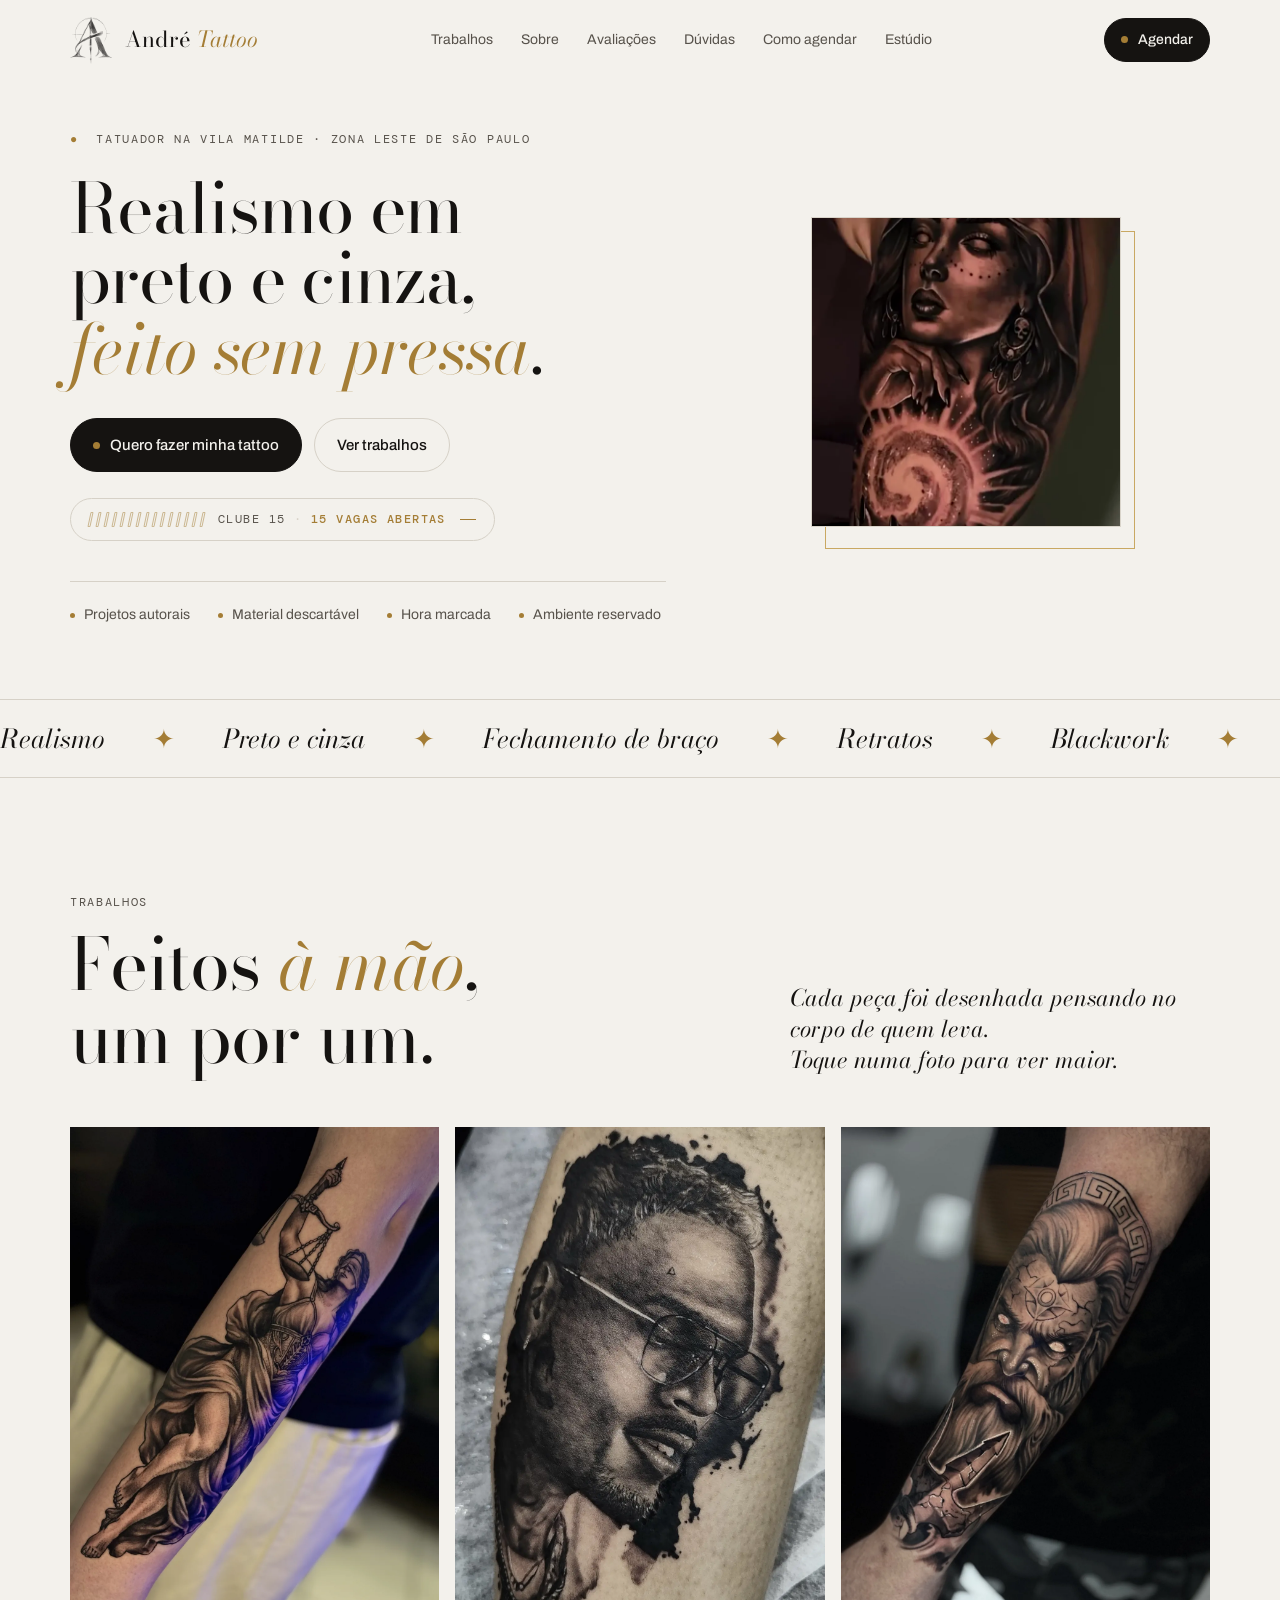
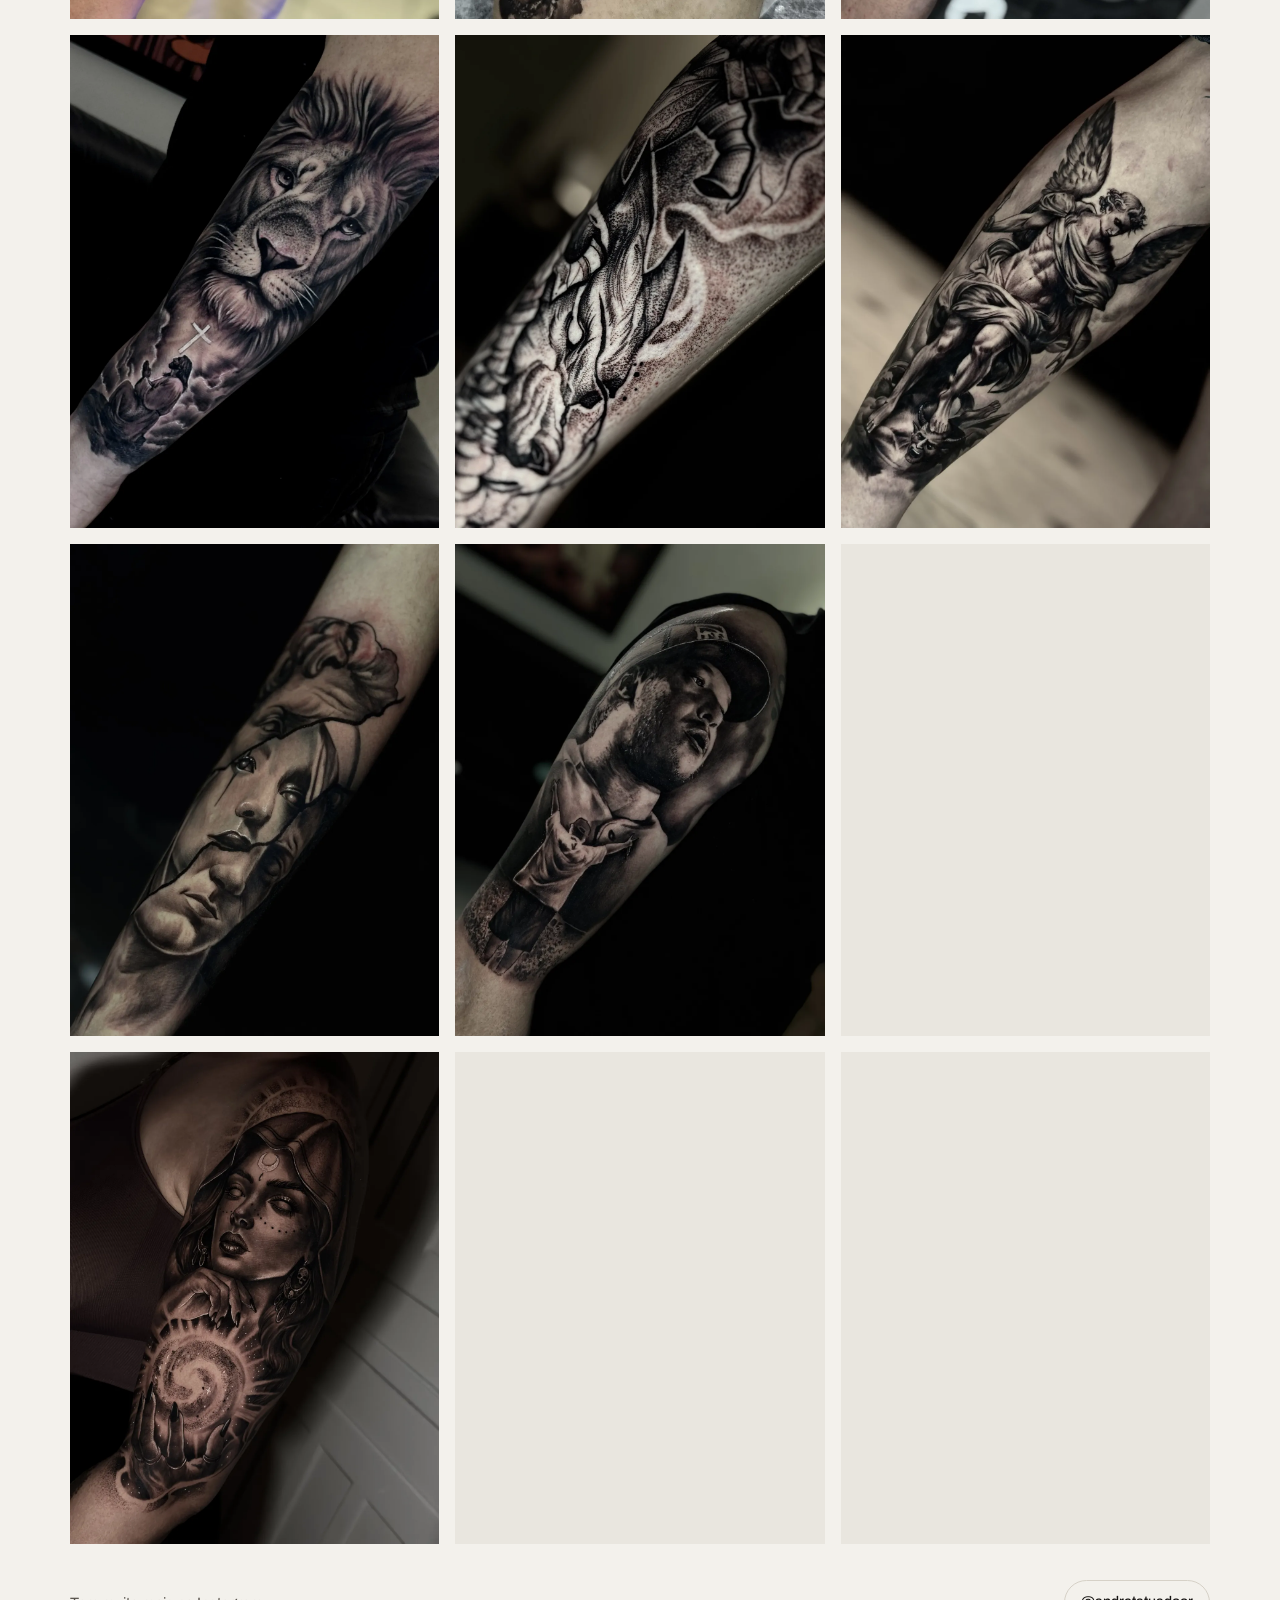
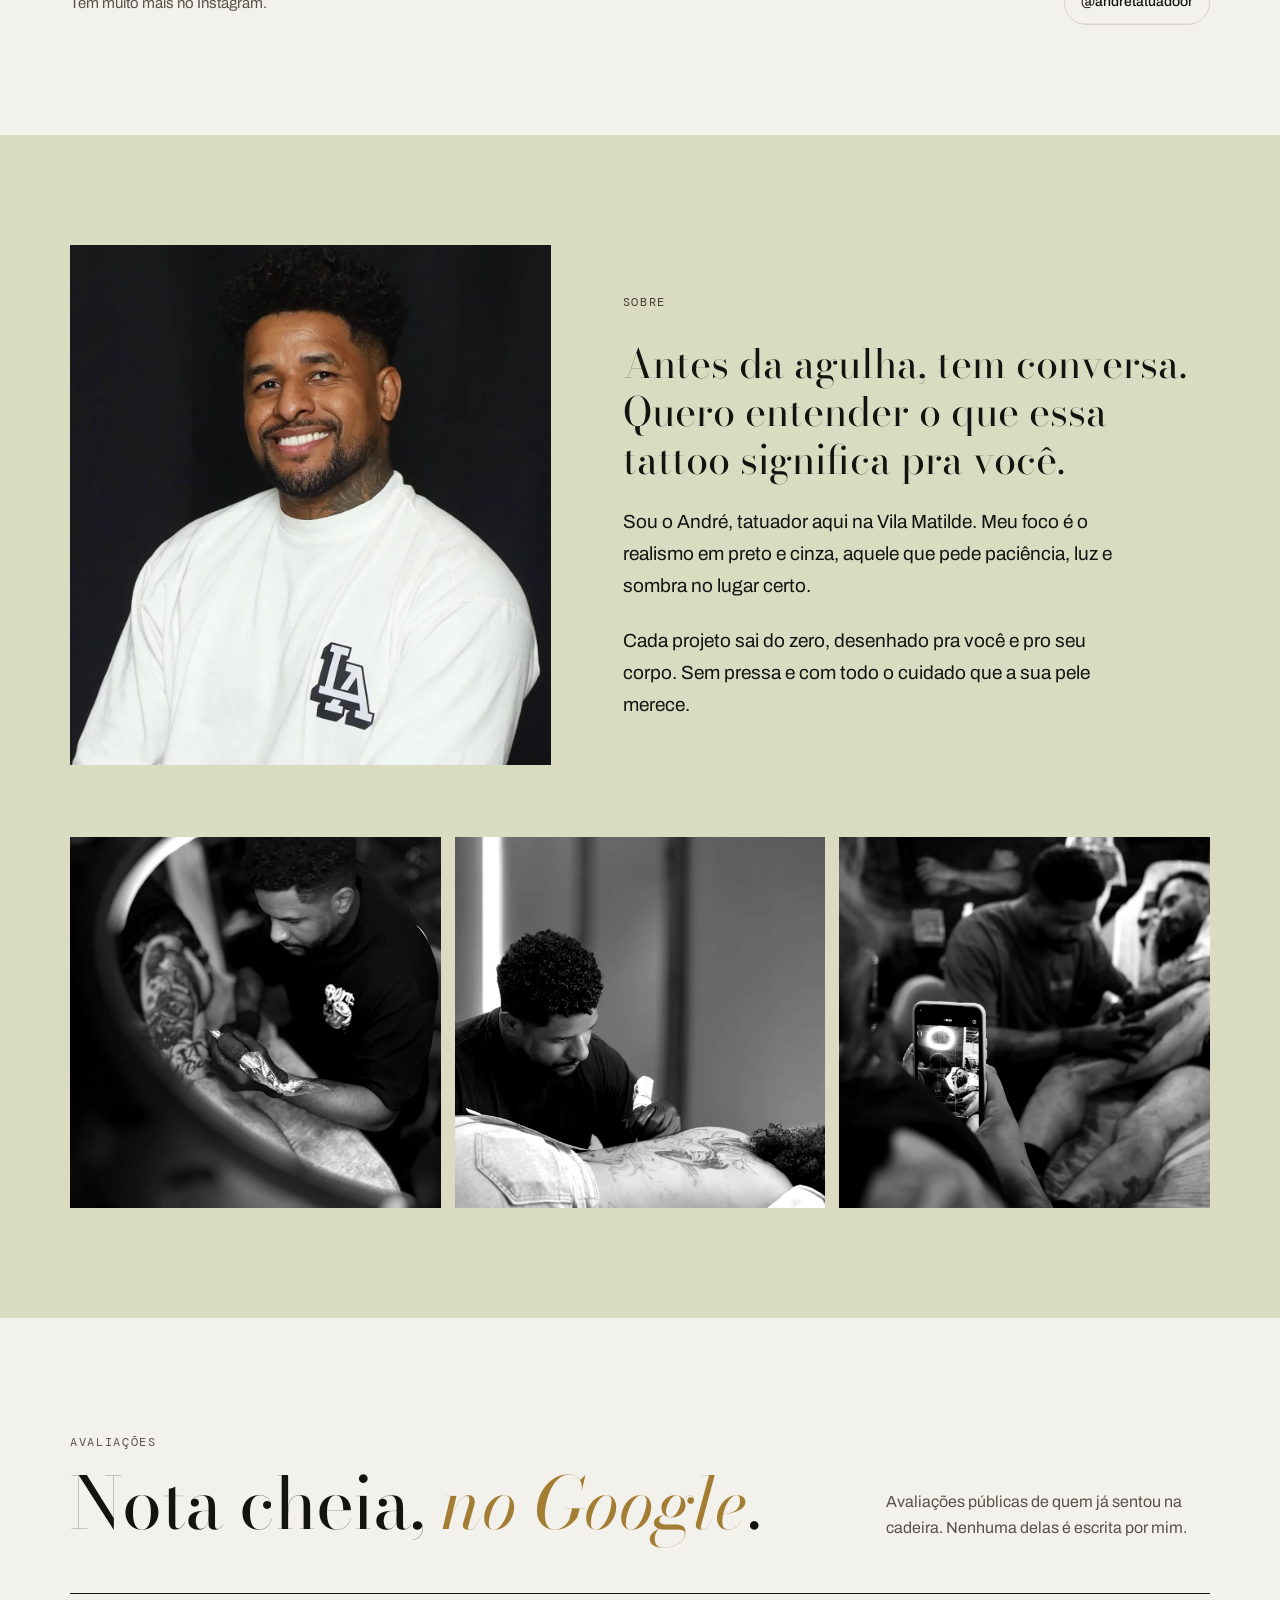
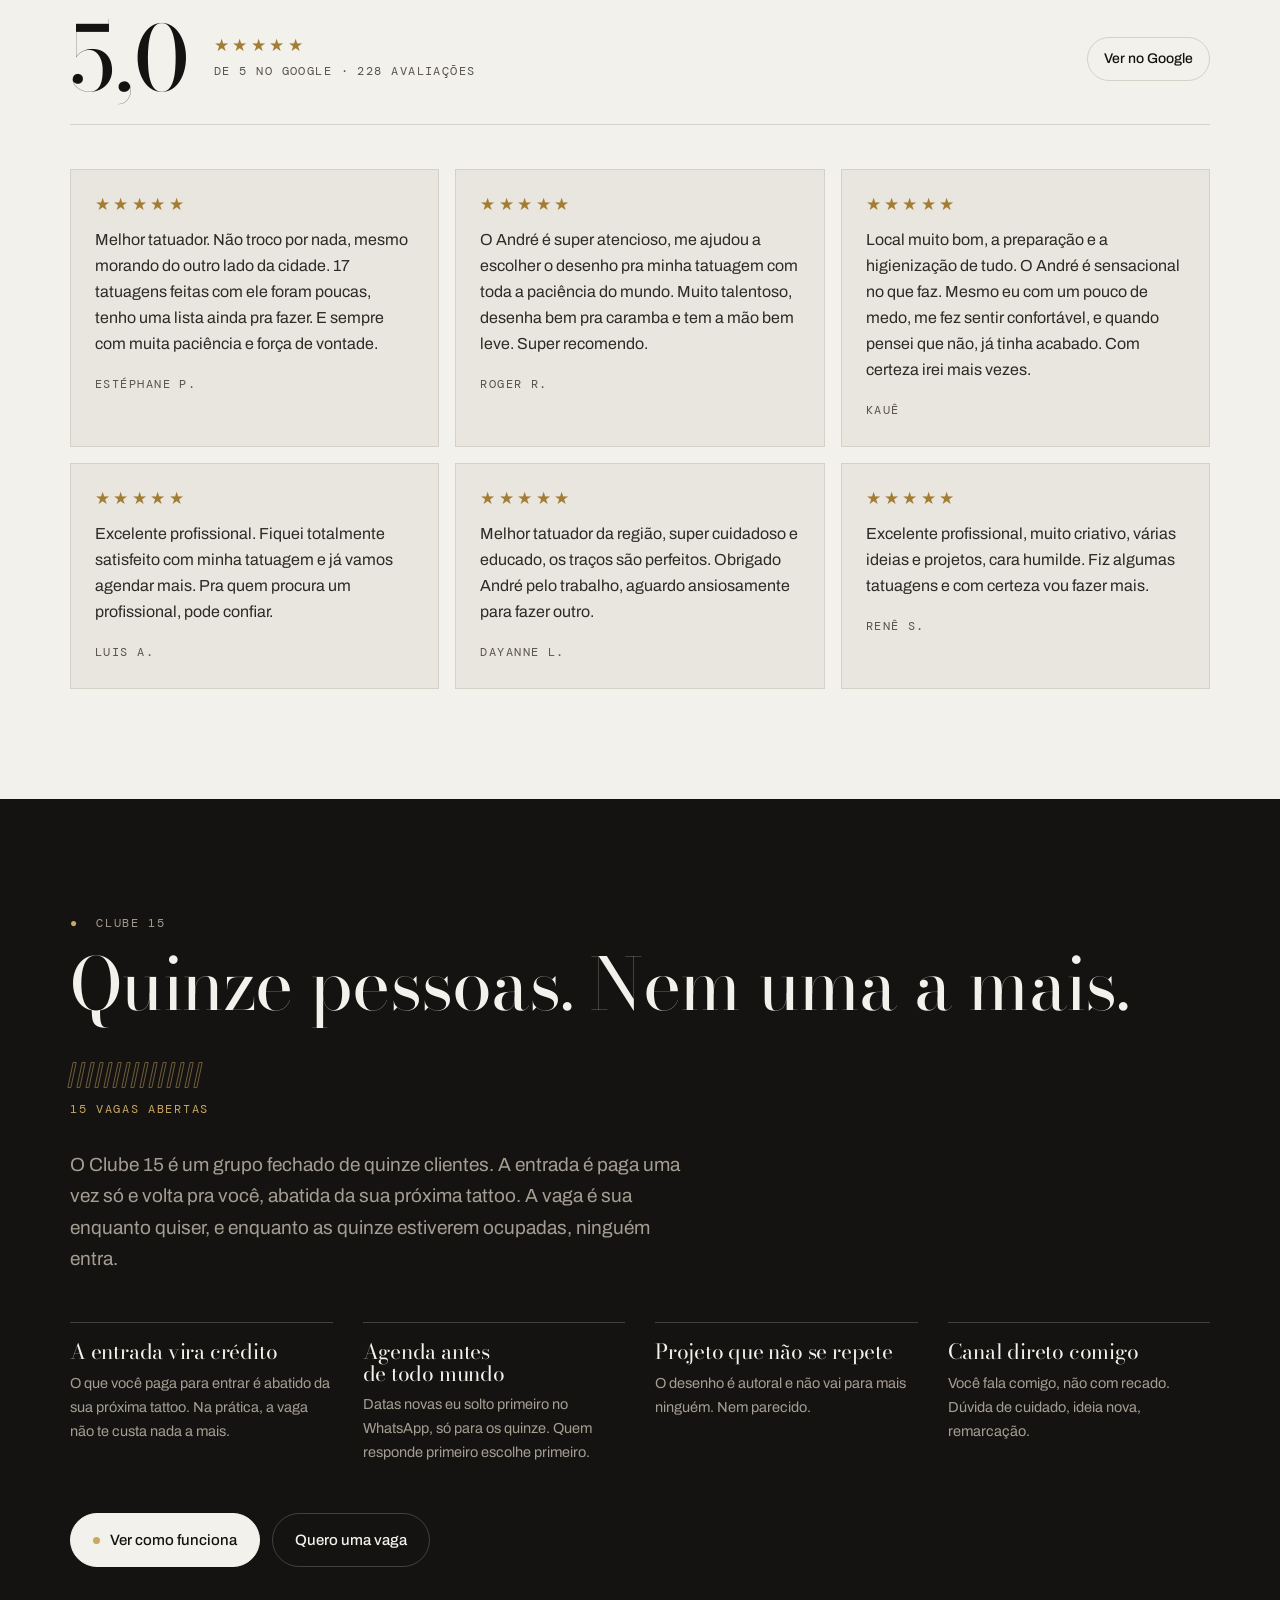
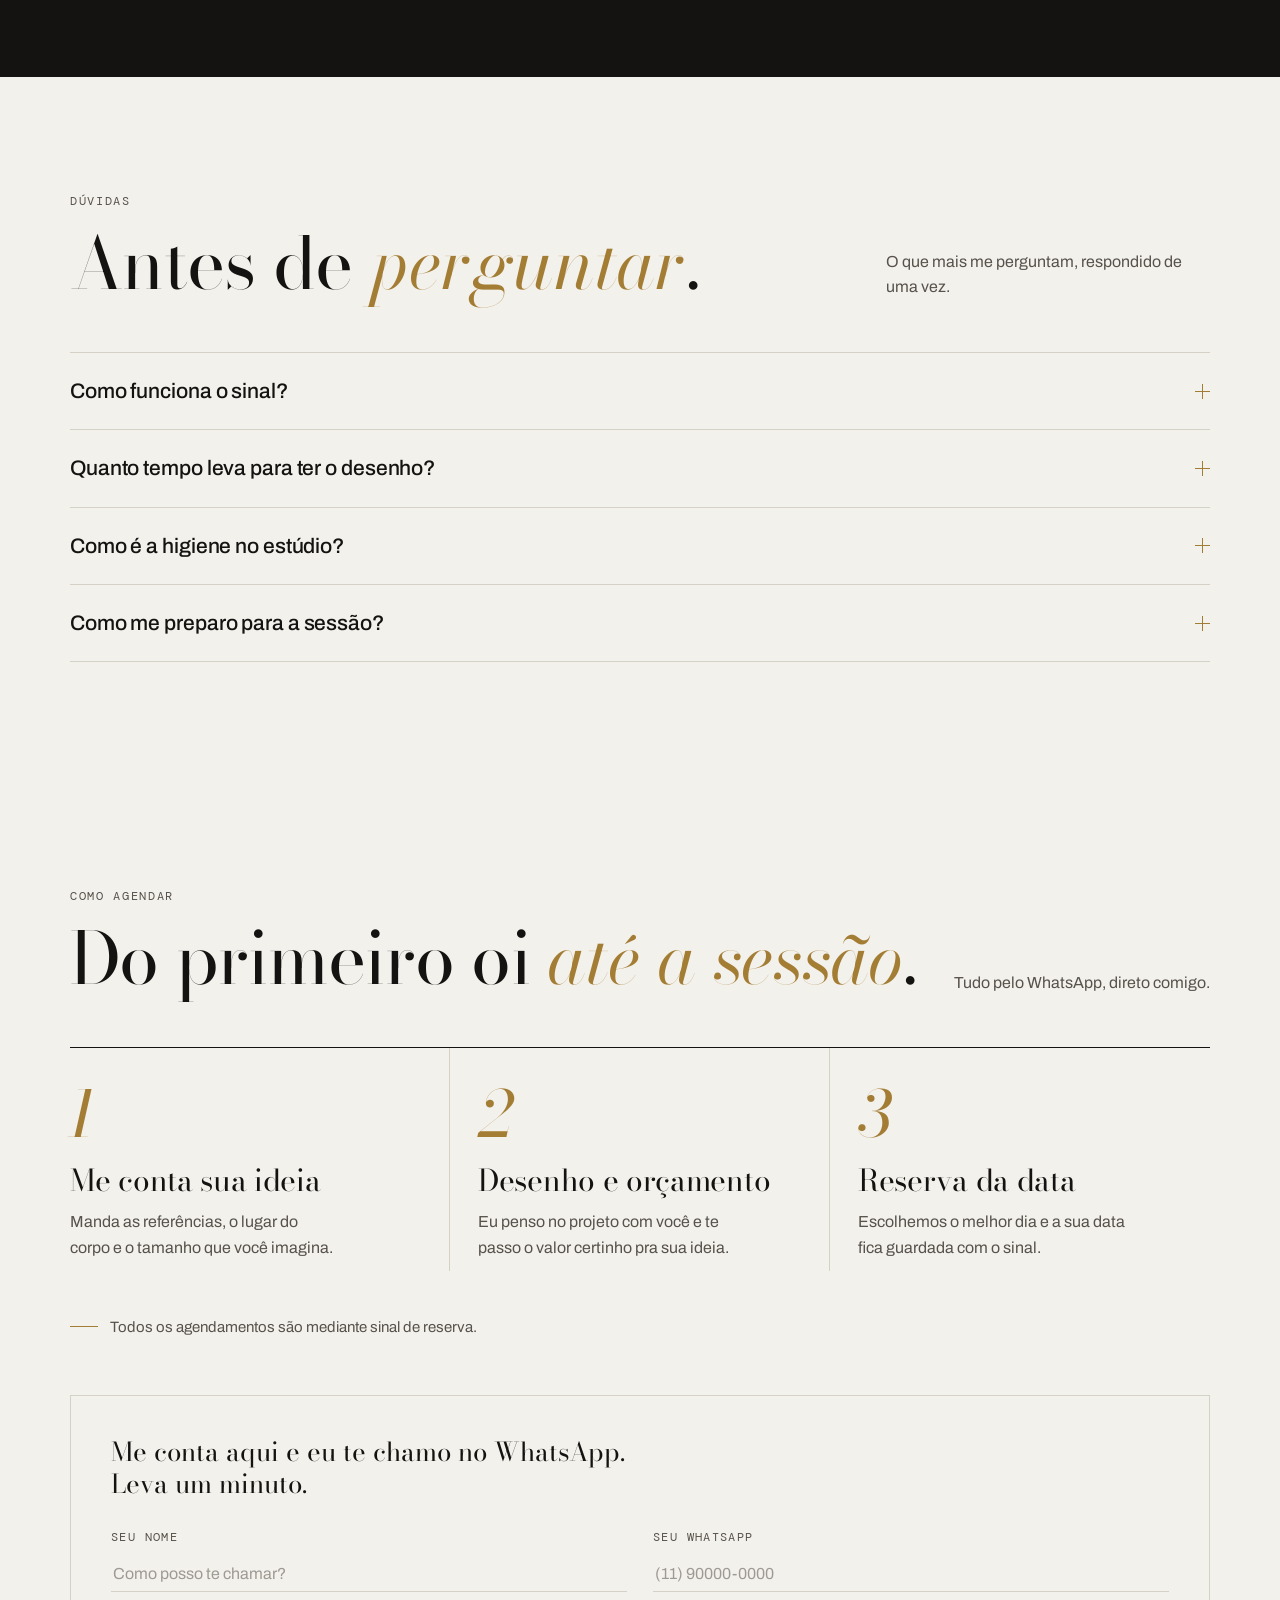
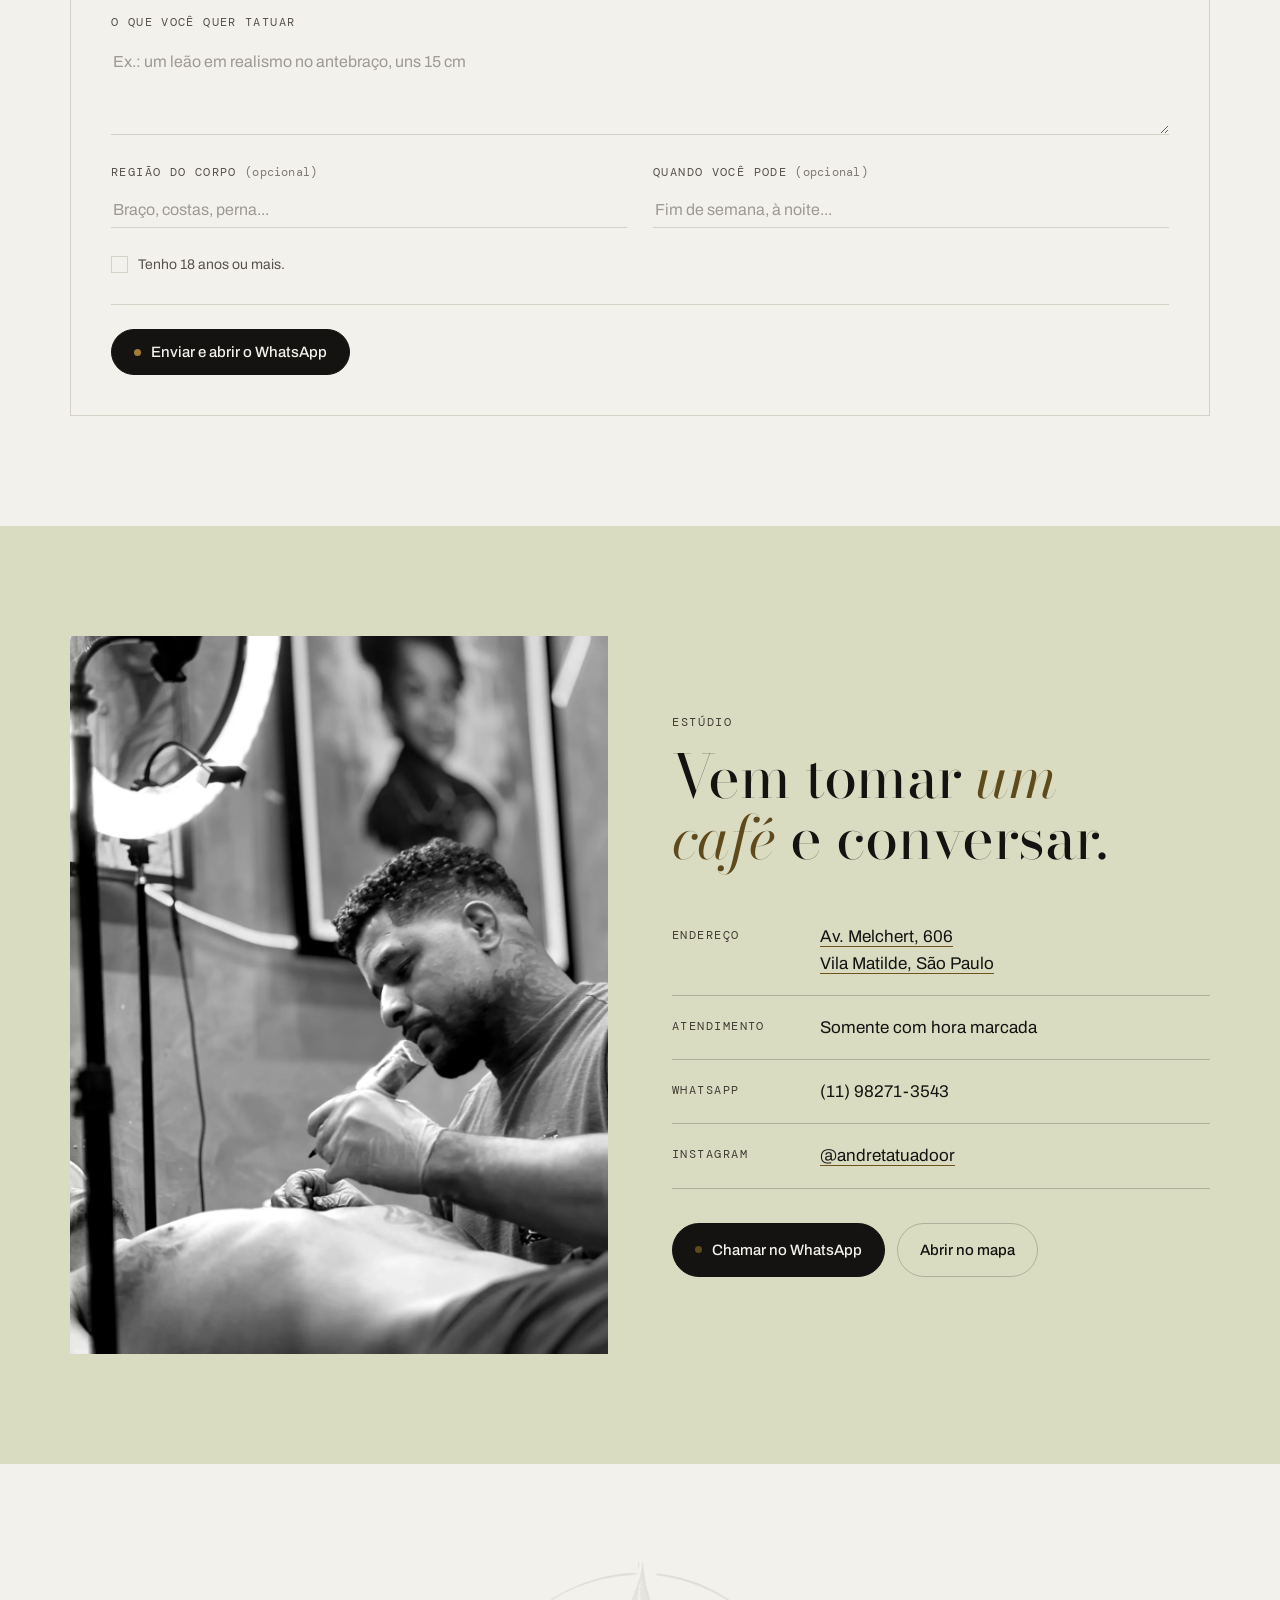
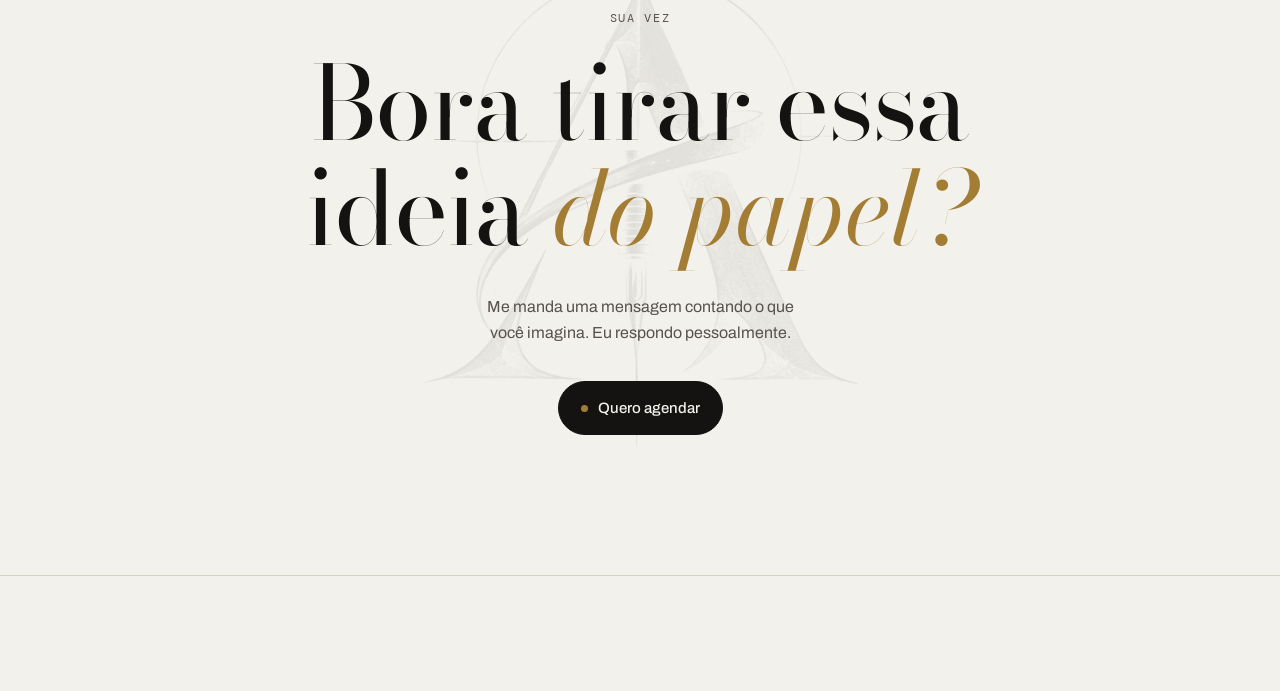
==== commit 894c5662: "SEO fase 1: title, H1, description e dados estruturados da home Title agora comeca por "Tatuador Rea" ====
--- a/index.html
+++ b/index.html
@@ -3,15 +3,15 @@
 <head>
 <meta charset="utf-8">
 <meta name="viewport" content="width=device-width, initial-scale=1, viewport-fit=cover">
-<title>Andre Tattoo · Realismo preto e cinza na Vila Matilde, São Paulo</title>
-<meta name="description" content="Andre Tattoo. Realismo em preto e cinza na Vila Matilde, São Paulo. Projeto autoral, hora marcada. Agende sua tattoo pelo WhatsApp.">
+<title>Tatuador Realismo Preto e Cinza na Vila Matilde | André Tattoo</title>
+<meta name="description" content="Tatuador de realismo preto e cinza na Vila Matilde, Zona Leste de São Paulo. Retratos, coberturas e projetos autorais com hora marcada. Agende pelo WhatsApp.">
 <meta name="theme-color" content="#F3F1EC">
 <link rel="canonical" href="https://andretattoo.com.br/">
 
 <meta property="og:type" content="website">
-<meta property="og:site_name" content="Andre Tattoo">
-<meta property="og:title" content="Andre Tattoo · Realismo preto e cinza">
-<meta property="og:description" content="Tatuagem autoral em São Paulo. Realismo em preto e cinza, feito sem pressa, com hora marcada na Vila Matilde.">
+<meta property="og:site_name" content="André Tattoo">
+<meta property="og:title" content="André Tattoo · Tatuador de realismo preto e cinza na Vila Matilde">
+<meta property="og:description" content="Realismo preto e cinza, retratos e coberturas na Vila Matilde, Zona Leste de São Paulo. Projeto autoral, feito sem pressa, com hora marcada.">
 <meta property="og:url" content="https://andretattoo.com.br/">
 <meta property="og:image" content="https://andretattoo.com.br/img/og.png">
 <meta property="og:image:width" content="1200"><meta property="og:image:height" content="630">
@@ -27,16 +27,228 @@
 <link rel="stylesheet" href="css/style.css">
 
 <script type="application/ld+json">
-{"@context":"https://schema.org","@type":"TattooParlor","name":"Andre Tattoo",
-"description":"Estúdio de tatuagem autoral especializado em realismo preto e cinza.",
-"url":"https://andretattoo.com.br/","image":"https://andretattoo.com.br/img/og.png",
-"telephone":"+5511982713543","priceRange":"$$","currenciesAccepted":"BRL",
-"address":{"@type":"PostalAddress","streetAddress":"Av. Melchert, 606","addressLocality":"São Paulo",
-"addressRegion":"SP","addressCountry":"BR"},
-"sameAs":["https://www.instagram.com/andretatuadoor/","https://www.tiktok.com/@andretattoo.ink"],
-"openingHoursSpecification":[{"@type":"OpeningHoursSpecification",
-"dayOfWeek":["Monday","Tuesday","Wednesday","Thursday","Friday","Saturday"],
-"opens":"09:00","closes":"22:00"}]}
+{
+ "@context": "https://schema.org",
+ "@graph": [
+  {
+   "@type": "TattooParlor",
+   "@id": "https://andretattoo.com.br/#estudio",
+   "name": "André Tattoo",
+   "alternateName": "Andre Tattoo",
+   "description": "Estúdio de tatuagem autoral na Vila Matilde, Zona Leste de São Paulo, especializado em realismo preto e cinza, retratos realistas e coberturas de tatuagem.",
+   "url": "https://andretattoo.com.br/",
+   "image": [
+    "https://andretattoo.com.br/img/og.png",
+    "https://andretattoo.com.br/img/andre-estudio.webp",
+    "https://andretattoo.com.br/img/justica.webp"
+   ],
+   "logo": "https://andretattoo.com.br/img/logo-marca-tinta.webp",
+   "telephone": "+5511982713543",
+   "priceRange": "$$",
+   "currenciesAccepted": "BRL",
+   "availableLanguage": "pt-BR",
+   "address": {
+    "@type": "PostalAddress",
+    "streetAddress": "Av. Melchert, 606",
+    "addressLocality": "São Paulo",
+    "addressRegion": "SP",
+    "addressCountry": "BR"
+   },
+   "hasMap": "https://www.google.com/maps/search/?api=1&query=Avenida%20Melchert%2C%20606%2C%20Vila%20Matilde%2C%20S%C3%A3o%20Paulo",
+   "areaServed": [
+    {
+     "@type": "City",
+     "name": "São Paulo"
+    },
+    {
+     "@type": "Place",
+     "name": "Zona Leste de São Paulo"
+    },
+    {
+     "@type": "Place",
+     "name": "Vila Matilde"
+    }
+   ],
+   "sameAs": [
+    "https://www.instagram.com/andretatuadoor/",
+    "https://www.tiktok.com/@andretattoo.ink",
+    "https://share.google/JyrQZJZmjx97Fmlcr"
+   ],
+   "openingHoursSpecification": [
+    {
+     "@type": "OpeningHoursSpecification",
+     "dayOfWeek": [
+      "Monday",
+      "Tuesday",
+      "Wednesday",
+      "Thursday",
+      "Friday",
+      "Saturday"
+     ],
+     "opens": "09:00",
+     "closes": "22:00"
+    }
+   ],
+   "publicAccess": false,
+   "founder": {
+    "@id": "https://andretattoo.com.br/#andre"
+   },
+   "employee": {
+    "@id": "https://andretattoo.com.br/#andre"
+   },
+   "knowsAbout": [
+    "realismo preto e cinza",
+    "retrato realista",
+    "cobertura de tatuagem",
+    "fechamento de braço",
+    "blackwork",
+    "pontilhismo",
+    "fine line",
+    "realismo colorido"
+   ],
+   "aggregateRating": {
+    "@type": "AggregateRating",
+    "ratingValue": "5",
+    "bestRating": "5",
+    "worstRating": "1",
+    "reviewCount": "228"
+   },
+   "review": [
+    {
+     "@type": "Review",
+     "author": {
+      "@type": "Person",
+      "name": "Estéphane P."
+     },
+     "reviewRating": {
+      "@type": "Rating",
+      "ratingValue": "5",
+      "bestRating": "5"
+     },
+     "reviewBody": "Melhor tatuador. Não troco por nada, mesmo morando do outro lado da cidade. 17 tatuagens feitas com ele foram poucas, tenho uma lista ainda pra fazer. E sempre com muita paciência e força de vontade."
+    },
+    {
+     "@type": "Review",
+     "author": {
+      "@type": "Person",
+      "name": "Roger R."
+     },
+     "reviewRating": {
+      "@type": "Rating",
+      "ratingValue": "5",
+      "bestRating": "5"
+     },
+     "reviewBody": "O André é super atencioso, me ajudou a escolher o desenho pra minha tatuagem com toda a paciência do mundo. Muito talentoso, desenha bem pra caramba e tem a mão bem leve. Super recomendo."
+    },
+    {
+     "@type": "Review",
+     "author": {
+      "@type": "Person",
+      "name": "Dayanne L."
+     },
+     "reviewRating": {
+      "@type": "Rating",
+      "ratingValue": "5",
+      "bestRating": "5"
+     },
+     "reviewBody": "Melhor tatuador da região, super cuidadoso e educado, os traços são perfeitos. Obrigado André pelo trabalho, aguardo ansiosamente para fazer outro."
+    }
+   ],
+   "hasOfferCatalog": {
+    "@type": "OfferCatalog",
+    "name": "Serviços de tatuagem",
+    "itemListElement": [
+     {
+      "@type": "Offer",
+      "itemOffered": {
+       "@type": "Service",
+       "name": "Tatuagem em realismo preto e cinza",
+       "description": "Projeto autoral em preto e cinza, com luz e sombra construídas para a região do corpo."
+      }
+     },
+     {
+      "@type": "Offer",
+      "itemOffered": {
+       "@type": "Service",
+       "name": "Tatuagem de retrato realista",
+       "description": "Retrato de pessoa ou animal em realismo, a partir de fotografia de referência."
+      }
+     },
+     {
+      "@type": "Offer",
+      "itemOffered": {
+       "@type": "Service",
+       "name": "Cobertura de tatuagem (cover-up)",
+       "description": "Projeto desenhado para esconder ou reaproveitar uma tatuagem antiga."
+      }
+     },
+     {
+      "@type": "Offer",
+      "itemOffered": {
+       "@type": "Service",
+       "name": "Fechamento de braço e projetos grandes",
+       "description": "Composição planejada por sessões para braço, perna ou costas."
+      }
+     },
+     {
+      "@type": "Offer",
+      "itemOffered": {
+       "@type": "Service",
+       "name": "Blackwork e pontilhismo"
+      }
+     },
+     {
+      "@type": "Offer",
+      "itemOffered": {
+       "@type": "Service",
+       "name": "Fine line"
+      }
+     },
+     {
+      "@type": "Offer",
+      "itemOffered": {
+       "@type": "Service",
+       "name": "Realismo colorido"
+      }
+     }
+    ]
+   }
+  },
+  {
+   "@type": "Person",
+   "@id": "https://andretattoo.com.br/#andre",
+   "name": "André",
+   "jobTitle": "Tatuador",
+   "description": "Tatuador especializado em realismo preto e cinza, atendendo na Vila Matilde, Zona Leste de São Paulo.",
+   "image": "https://andretattoo.com.br/img/andre-sorrindo.webp",
+   "url": "https://andretattoo.com.br/",
+   "worksFor": {
+    "@id": "https://andretattoo.com.br/#estudio"
+   },
+   "knowsAbout": [
+    "realismo preto e cinza",
+    "retrato realista",
+    "cobertura de tatuagem",
+    "blackwork",
+    "fine line"
+   ],
+   "sameAs": [
+    "https://www.instagram.com/andretatuadoor/",
+    "https://www.tiktok.com/@andretattoo.ink"
+   ]
+  },
+  {
+   "@type": "WebSite",
+   "@id": "https://andretattoo.com.br/#site",
+   "url": "https://andretattoo.com.br/",
+   "name": "André Tattoo",
+   "inLanguage": "pt-BR",
+   "publisher": {
+    "@id": "https://andretattoo.com.br/#estudio"
+   }
+  }
+ ]
+}
 </script>
 <script>
 /* abertura com a logo: uma vez por visita, e nunca para quem pediu menos movimento.
@@ -86,7 +298,7 @@
 
 <header class="nav" id="nav">
   <div class="wrap">
-    <a class="logo" href="#topo"><span class="logo__marca" aria-hidden="true"></span><span class="logo__nome">Andre <i>Tattoo</i></span></a>
+    <a class="logo" href="#topo"><span class="logo__marca" aria-hidden="true"></span><span class="logo__nome">André <i>Tattoo</i></span></a>
     <ul>
       <li><a href="#trabalhos">Trabalhos</a></li>
       <li><a href="#sobre">Sobre</a></li>
@@ -103,8 +315,8 @@
   <section class="hero" style="padding:0">
     <div class="wrap">
       <div>
-        <span class="eyebrow"><b>●</b>&nbsp; Tatuador na Vila Matilde, São Paulo</span>
-        <h1>Transformando suas ideias em desenhos <em>únicos</em>.</h1>
+        <span class="eyebrow"><b>●</b>&nbsp; Tatuador na Vila Matilde · Zona Leste de São Paulo</span>
+        <h1>Realismo em preto e cinza, <em>feito sem pressa</em>.</h1>
         <div class="ctas">
           <a class="btn" href="https://wa.me/5511982713543?text=Oi%20Andre!%20Vim%20pelo%20site%20e%20quero%20fazer%20uma%20tattoo." target="_blank" rel="noopener" data-wa="topo"><span class="dot"></span>Quero fazer minha tattoo</a>
           <a class="btn ghost" href="#trabalhos">Ver trabalhos</a>
@@ -157,18 +369,18 @@
   <section class="about bloco" id="sobre">
     <div class="wrap">
       <div class="grid">
-        <figure class="reveal"><img src="img/andre-sorrindo.webp" alt="Andre, tatuador, em retrato preto e branco" loading="lazy"></figure>
+        <figure class="reveal"><img src="img/andre-sorrindo.webp" alt="André, tatuador, em retrato preto e branco" loading="lazy"></figure>
         <div class="text">
           <span class="eyebrow">Sobre</span>
           <p class="big">Antes da agulha, tem conversa. Quero entender o que essa tattoo significa pra você.</p>
-          <p>Sou o Andre, tatuador aqui na Vila Matilde. Meu foco é o realismo em preto e cinza, aquele que pede paciência, luz e sombra no lugar certo.</p>
+          <p>Sou o André, tatuador aqui na Vila Matilde. Meu foco é o realismo em preto e cinza, aquele que pede paciência, luz e sombra no lugar certo.</p>
           <p>Cada projeto sai do zero, desenhado pra você e pro seu corpo. Sem pressa e com todo o cuidado que a sua pele merece.</p>
         </div>
       </div>
       <div class="strip">
-        <img class="reveal" src="img/andre-trabalhando.webp" alt="Andre tatuando um braço" loading="lazy">
-        <img class="reveal" src="img/andre-costas.webp" alt="Andre começando um projeto nas costas" loading="lazy">
-        <img class="reveal" src="img/andre-evento.webp" alt="Andre tatuando durante um evento" loading="lazy">
+        <img class="reveal" src="img/andre-trabalhando.webp" alt="André tatuando um braço" loading="lazy">
+        <img class="reveal" src="img/andre-costas.webp" alt="André começando um projeto nas costas" loading="lazy">
+        <img class="reveal" src="img/andre-evento.webp" alt="André tatuando durante um evento" loading="lazy">
       </div>
     </div>
   </section>
@@ -279,7 +491,7 @@
   <section class="studio bloco" id="estudio">
     <div class="wrap">
       <div class="grid">
-        <figure class="reveal"><img src="img/andre-estudio.webp" alt="Andre tatuando no estúdio" loading="lazy" style="object-position:60% 40%"></figure>
+        <figure class="reveal"><img src="img/andre-estudio.webp" alt="André tatuando no estúdio" loading="lazy" style="object-position:60% 40%"></figure>
         <div class="info">
           <span class="eyebrow">Estúdio</span>
           <h2 style="margin-top:14px;font-size:clamp(36px,5vw,60px)">Vem tomar <em>um café</em> e conversar.</h2>
@@ -313,7 +525,7 @@
     <div class="foot__id">
       <span class="foot__marca" aria-hidden="true"></span>
       <div class="foot__txt">
-        <b>Andre Tattoo</b>
+        <b>André Tattoo</b>
         <span>Av. Melchert, 606 · Vila Matilde · São Paulo, SP</span>
       </div>
     </div>
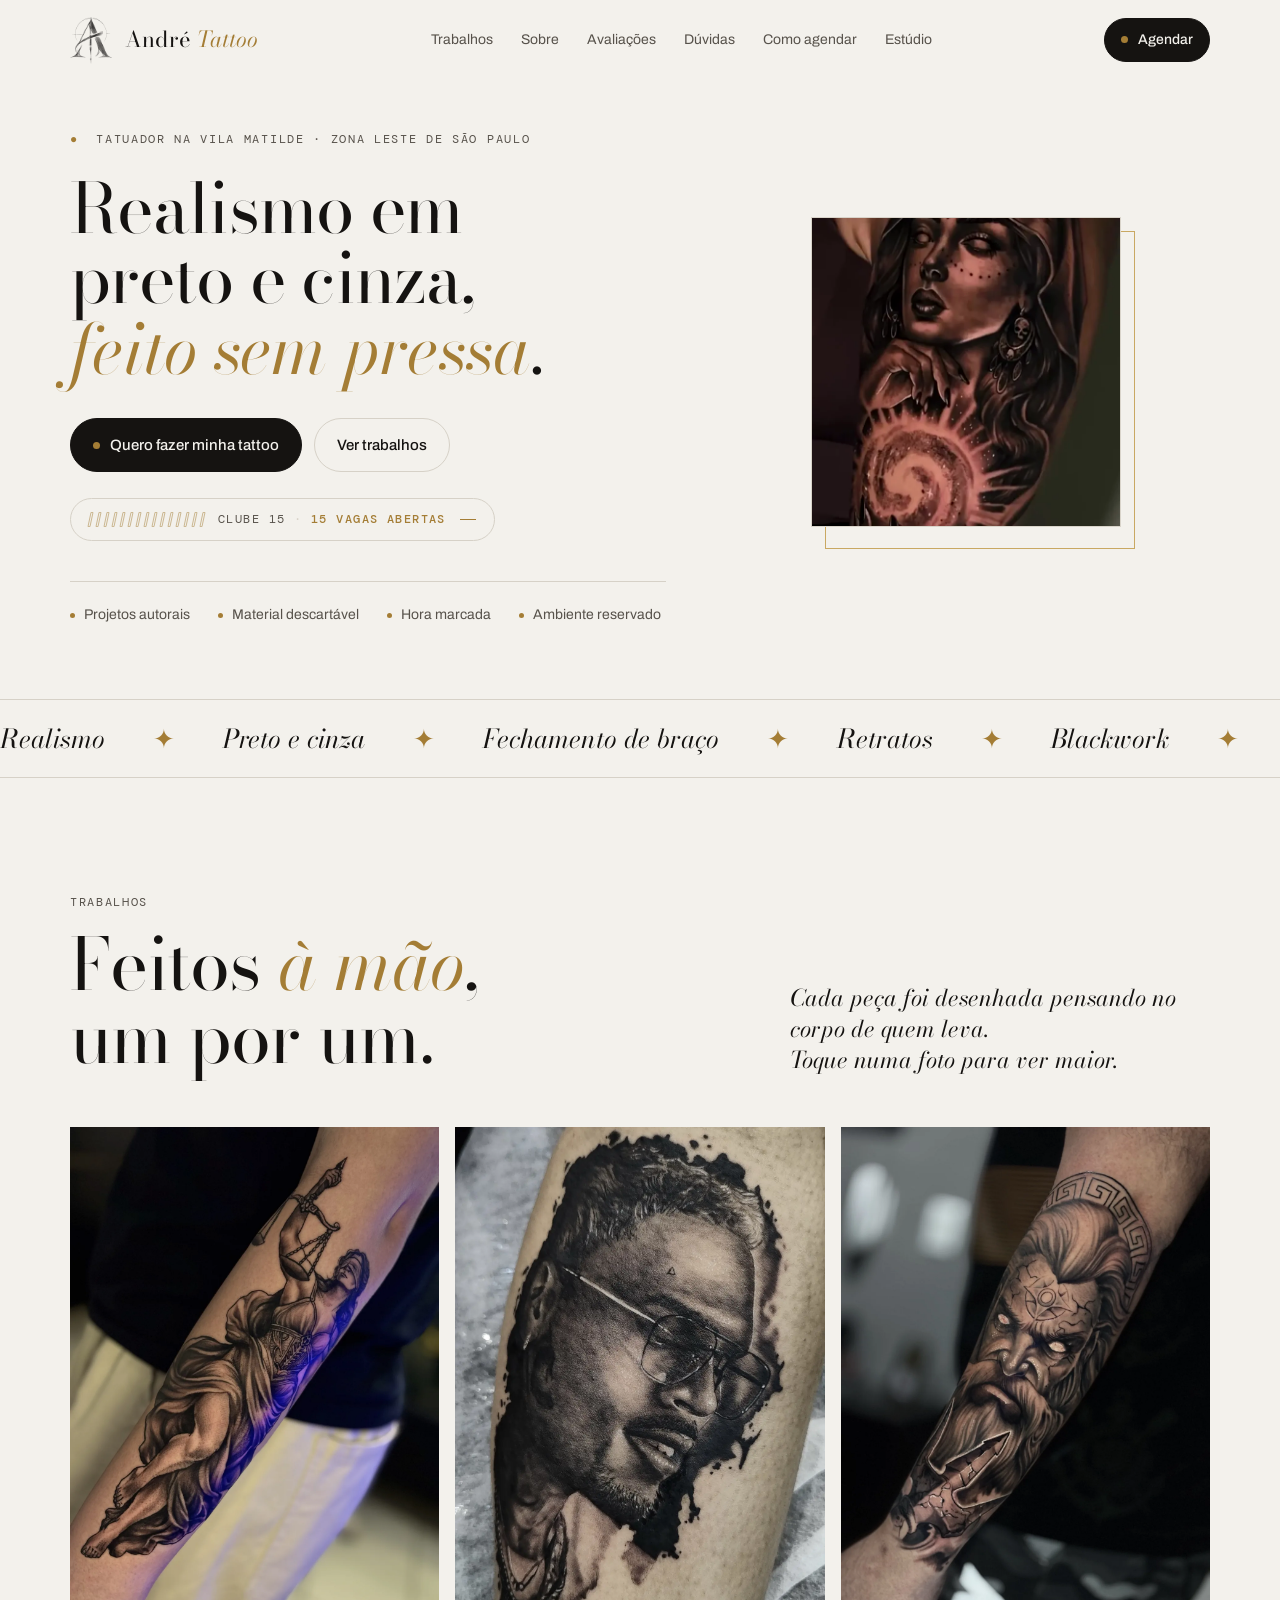
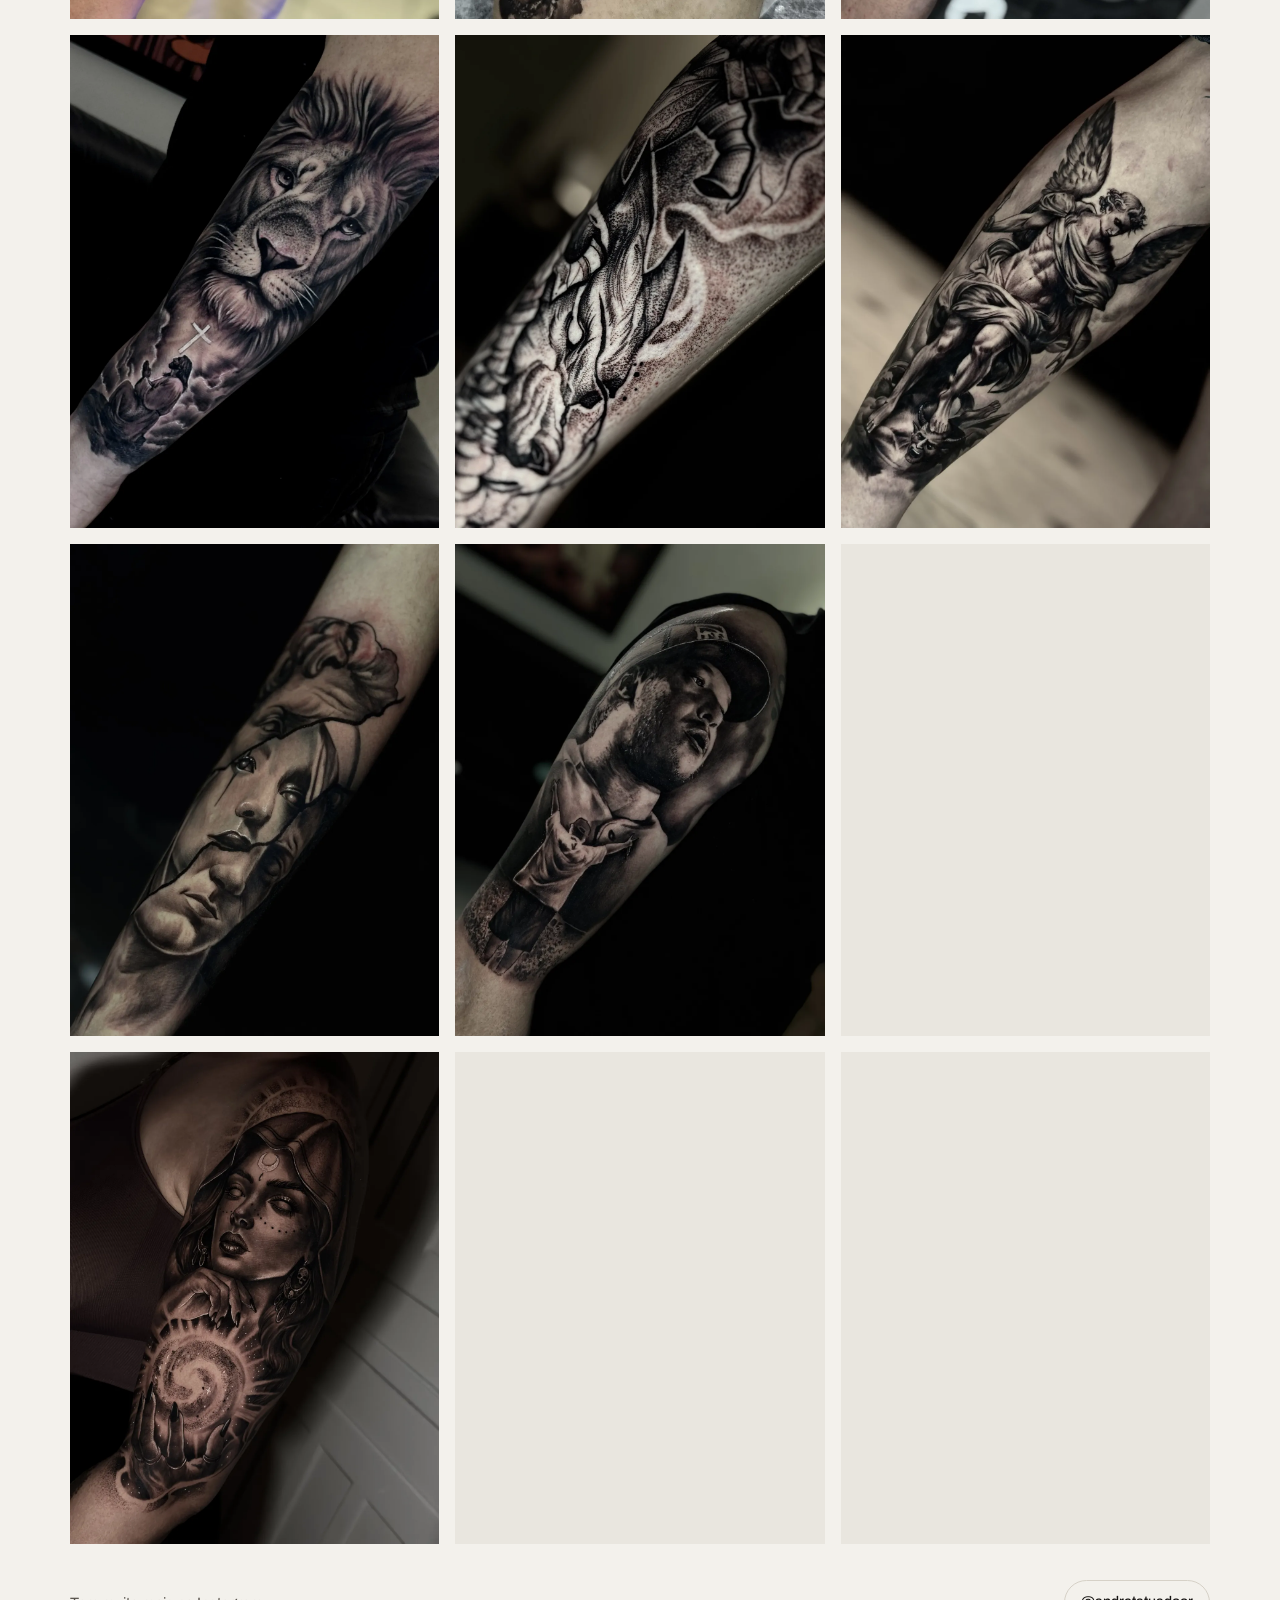
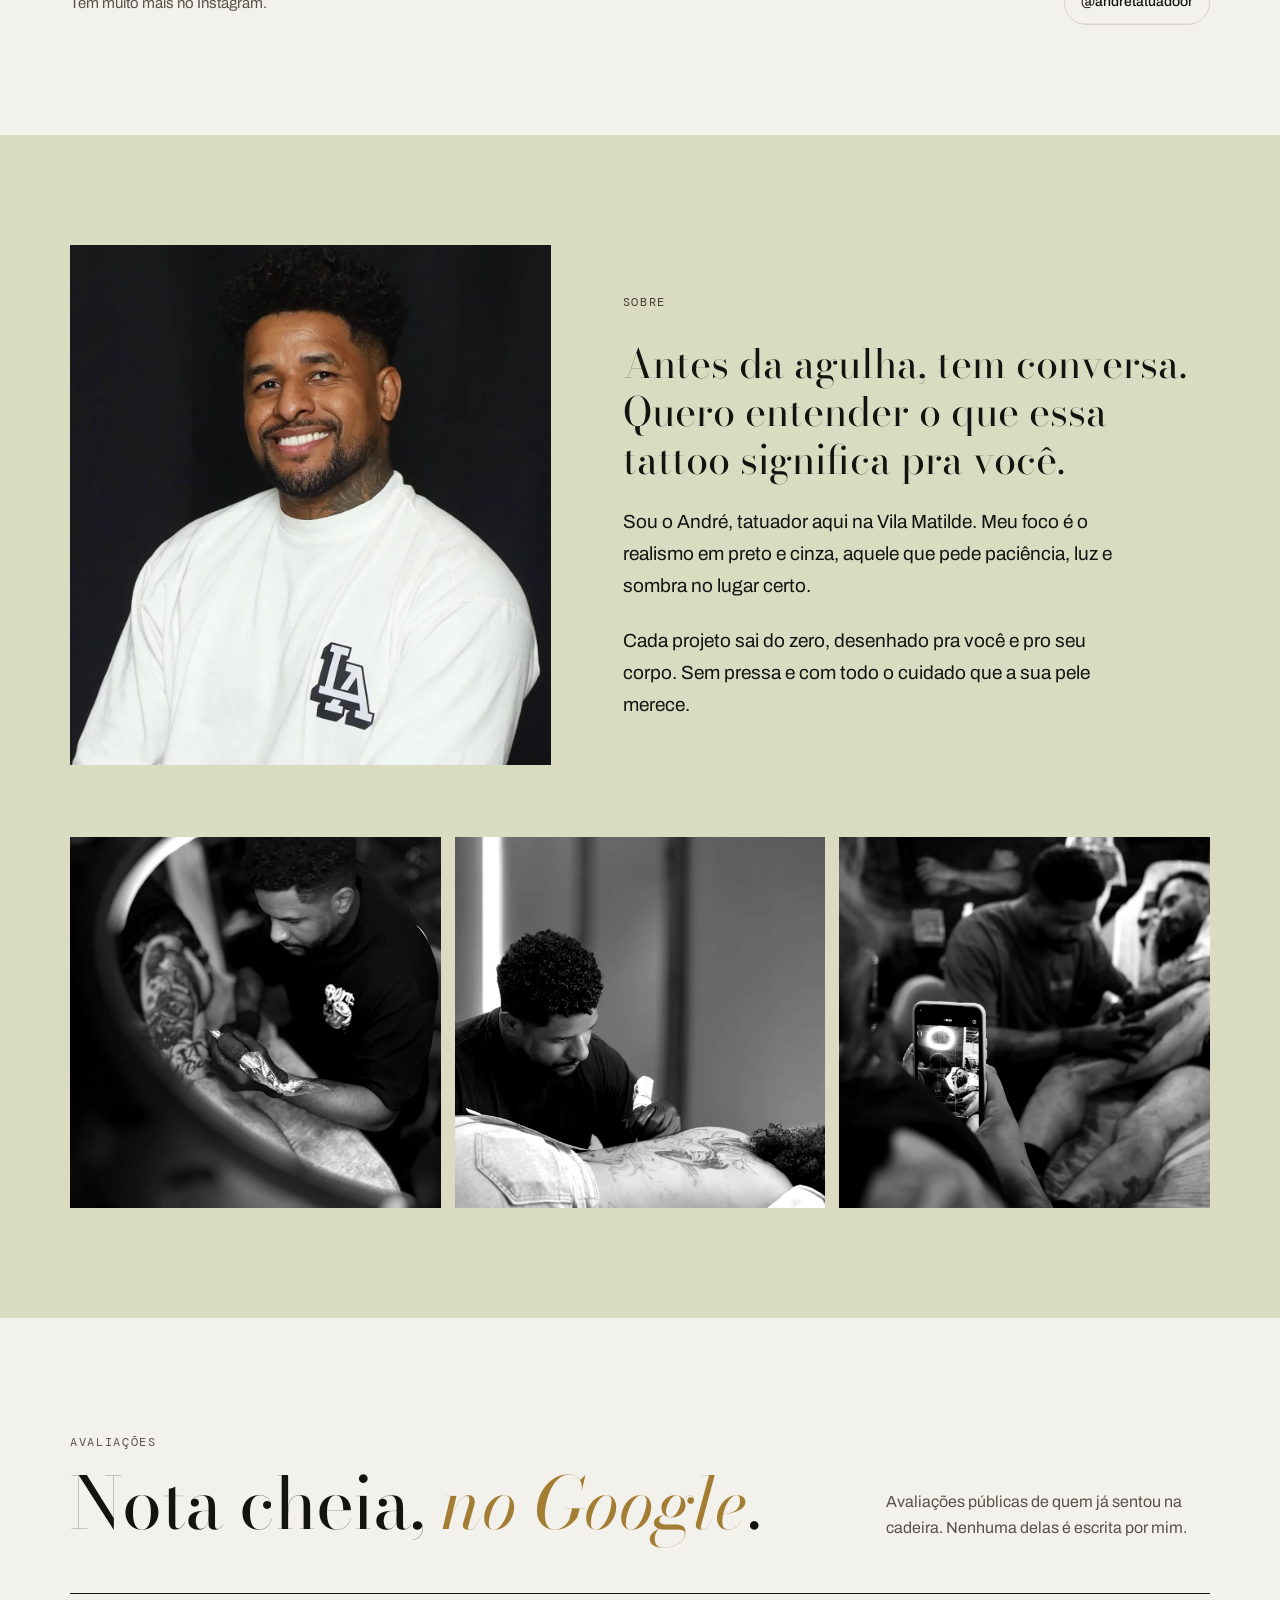
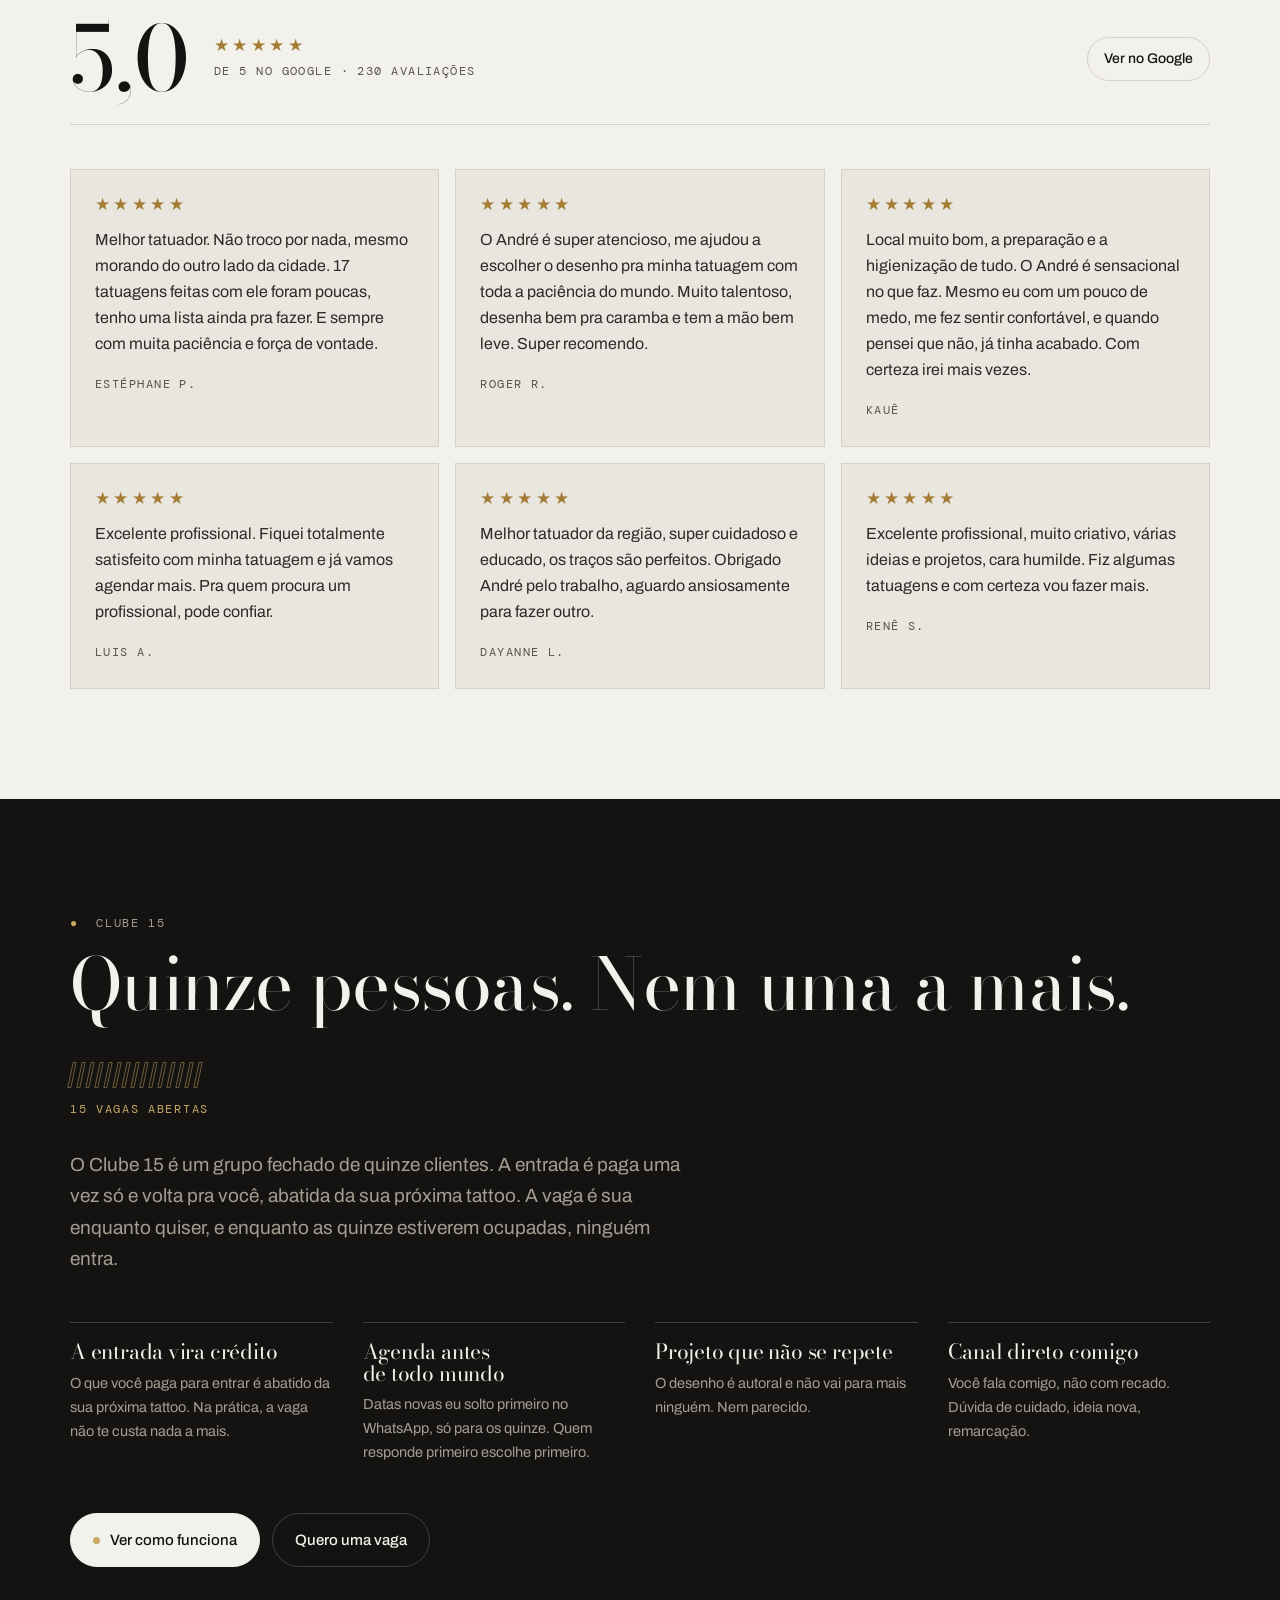
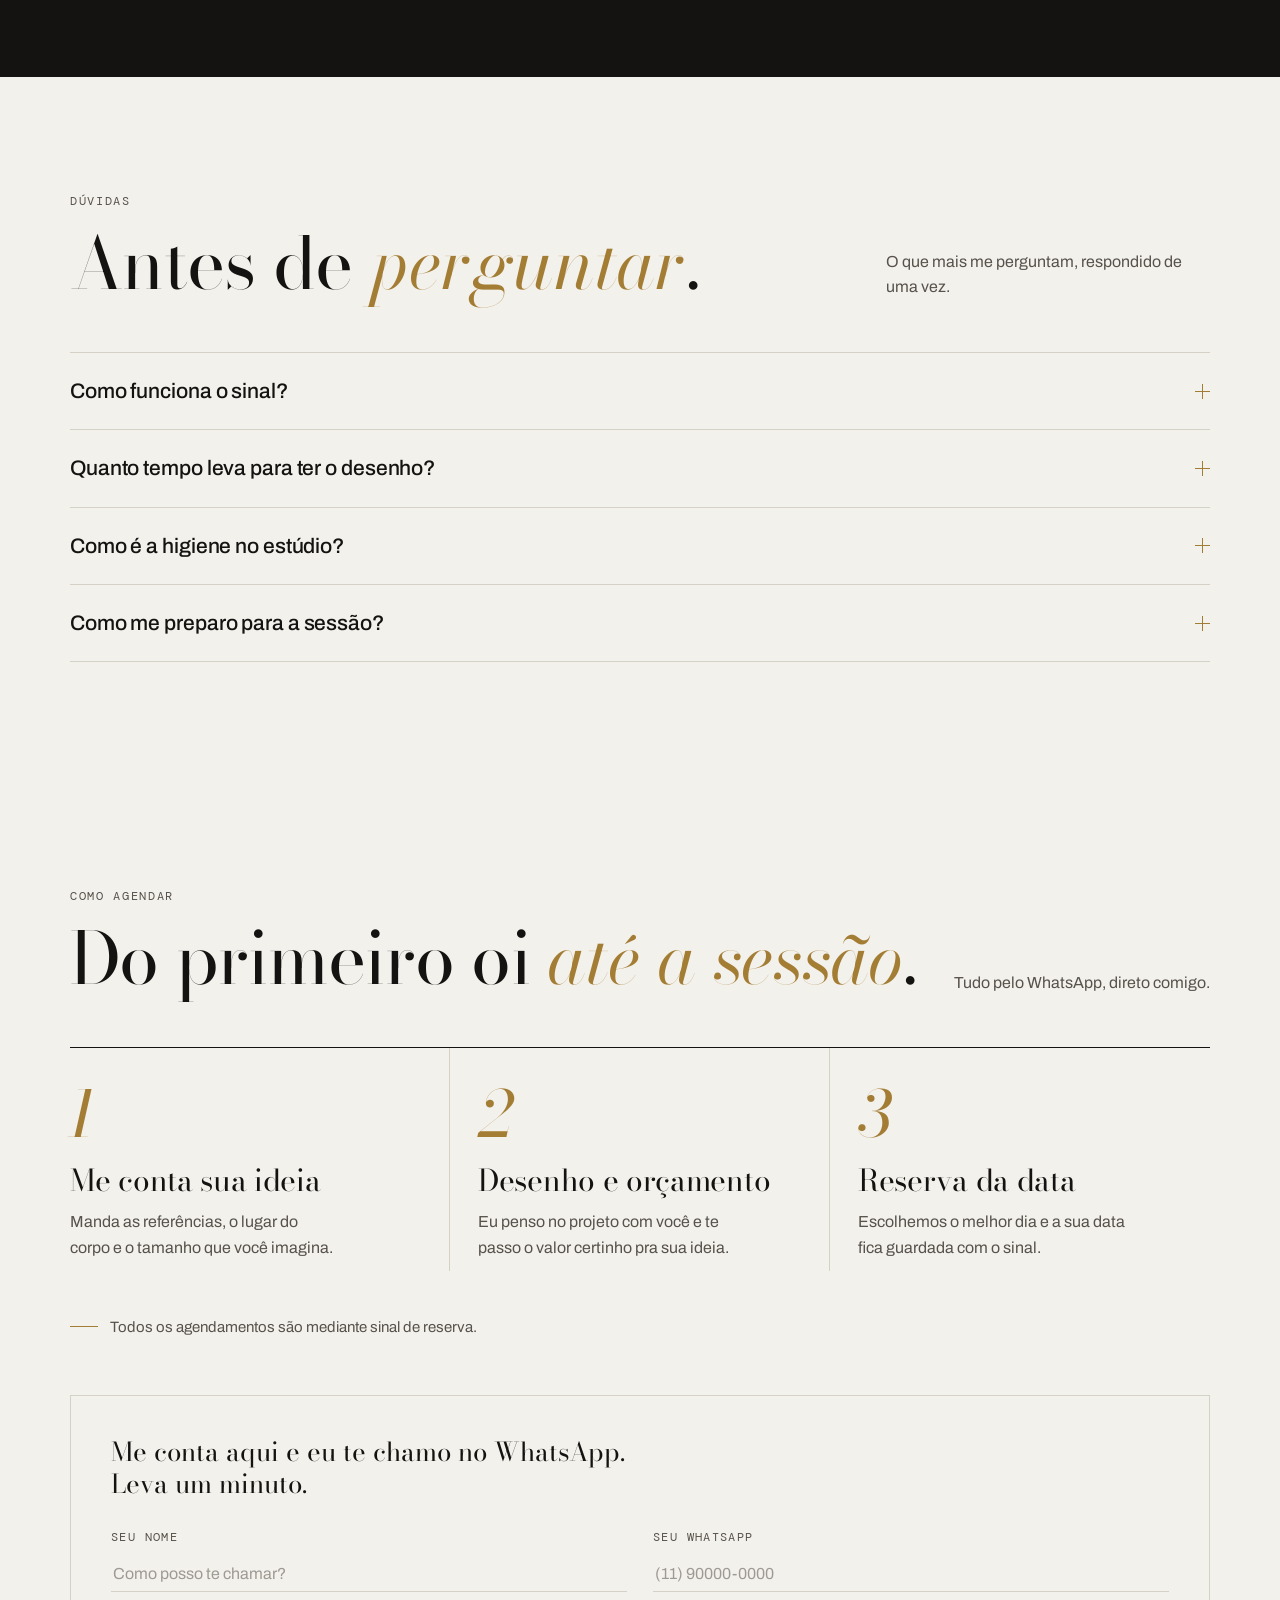
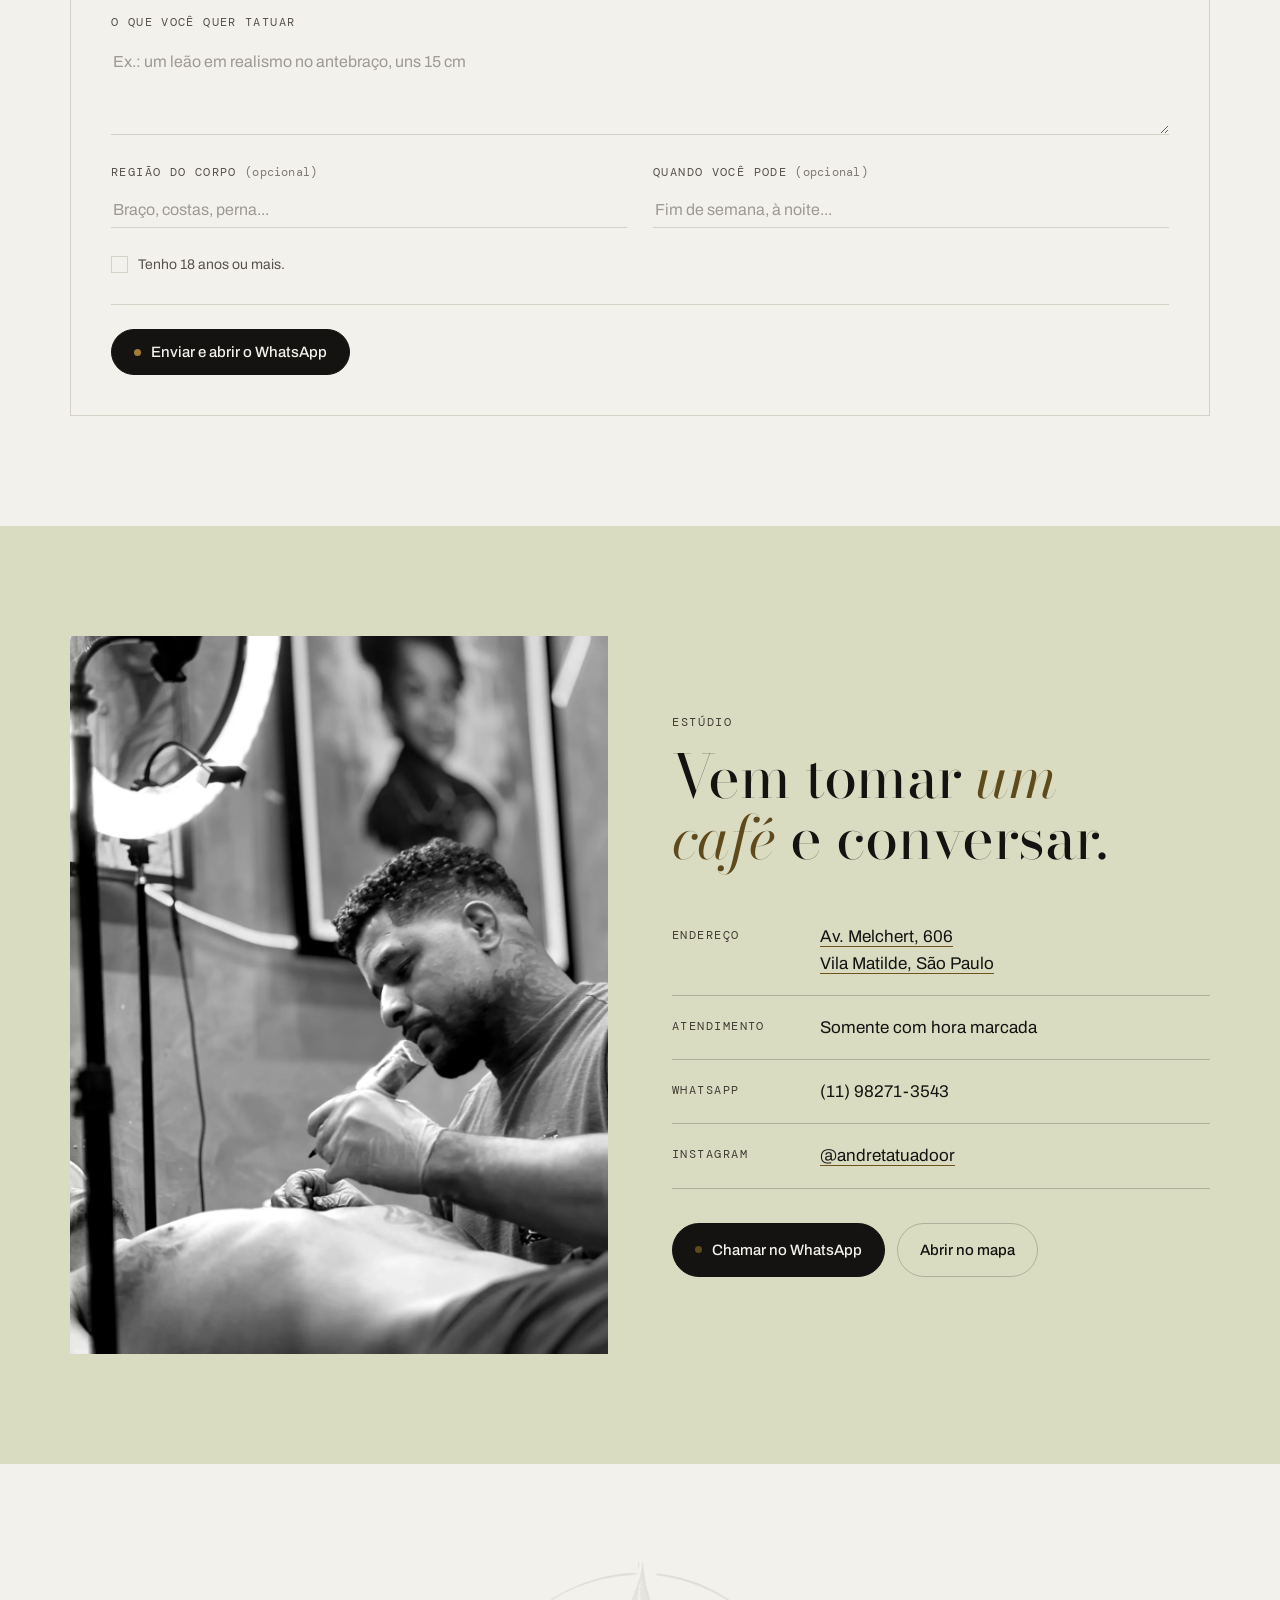
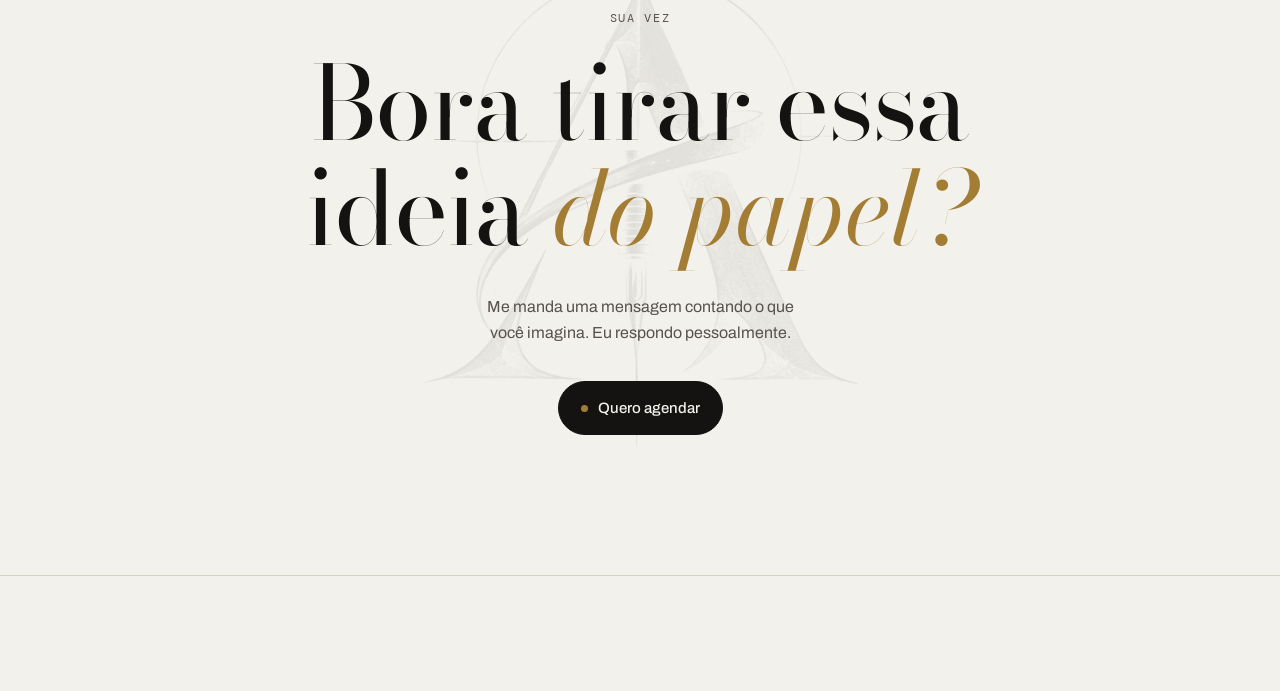
==== commit b65db2ef: "SEO fase 1: CEP, grafias do nome e contagem de avaliacoes Dados confirmados pelo painel do Perfil da" ====
--- a/index.html
+++ b/index.html
@@ -34,7 +34,10 @@
    "@type": "TattooParlor",
    "@id": "https://andretattoo.com.br/#estudio",
    "name": "André Tattoo",
-   "alternateName": "Andre Tattoo",
+   "alternateName": [
+    "Andre Tattoo",
+    "Studio Andre Tattoo"
+   ],
    "description": "Estúdio de tatuagem autoral na Vila Matilde, Zona Leste de São Paulo, especializado em realismo preto e cinza, retratos realistas e coberturas de tatuagem.",
    "url": "https://andretattoo.com.br/",
    "image": [
@@ -52,7 +55,8 @@
     "streetAddress": "Av. Melchert, 606",
     "addressLocality": "São Paulo",
     "addressRegion": "SP",
-    "addressCountry": "BR"
+    "addressCountry": "BR",
+    "postalCode": "03508-000"
    },
    "hasMap": "https://www.google.com/maps/search/?api=1&query=Avenida%20Melchert%2C%20606%2C%20Vila%20Matilde%2C%20S%C3%A3o%20Paulo",
    "areaServed": [
@@ -111,7 +115,7 @@
     "ratingValue": "5",
     "bestRating": "5",
     "worstRating": "1",
-    "reviewCount": "228"
+    "reviewCount": "230"
    },
    "review": [
     {
@@ -217,7 +221,7 @@
   {
    "@type": "Person",
    "@id": "https://andretattoo.com.br/#andre",
-   "name": "André",
+   "name": "André Silva",
    "jobTitle": "Tatuador",
    "description": "Tatuador especializado em realismo preto e cinza, atendendo na Vila Matilde, Zona Leste de São Paulo.",
    "image": "https://andretattoo.com.br/img/andre-sorrindo.webp",
@@ -235,7 +239,8 @@
    "sameAs": [
     "https://www.instagram.com/andretatuadoor/",
     "https://www.tiktok.com/@andretattoo.ink"
-   ]
+   ],
+   "alternateName": "André Tattoo"
   },
   {
    "@type": "WebSite",
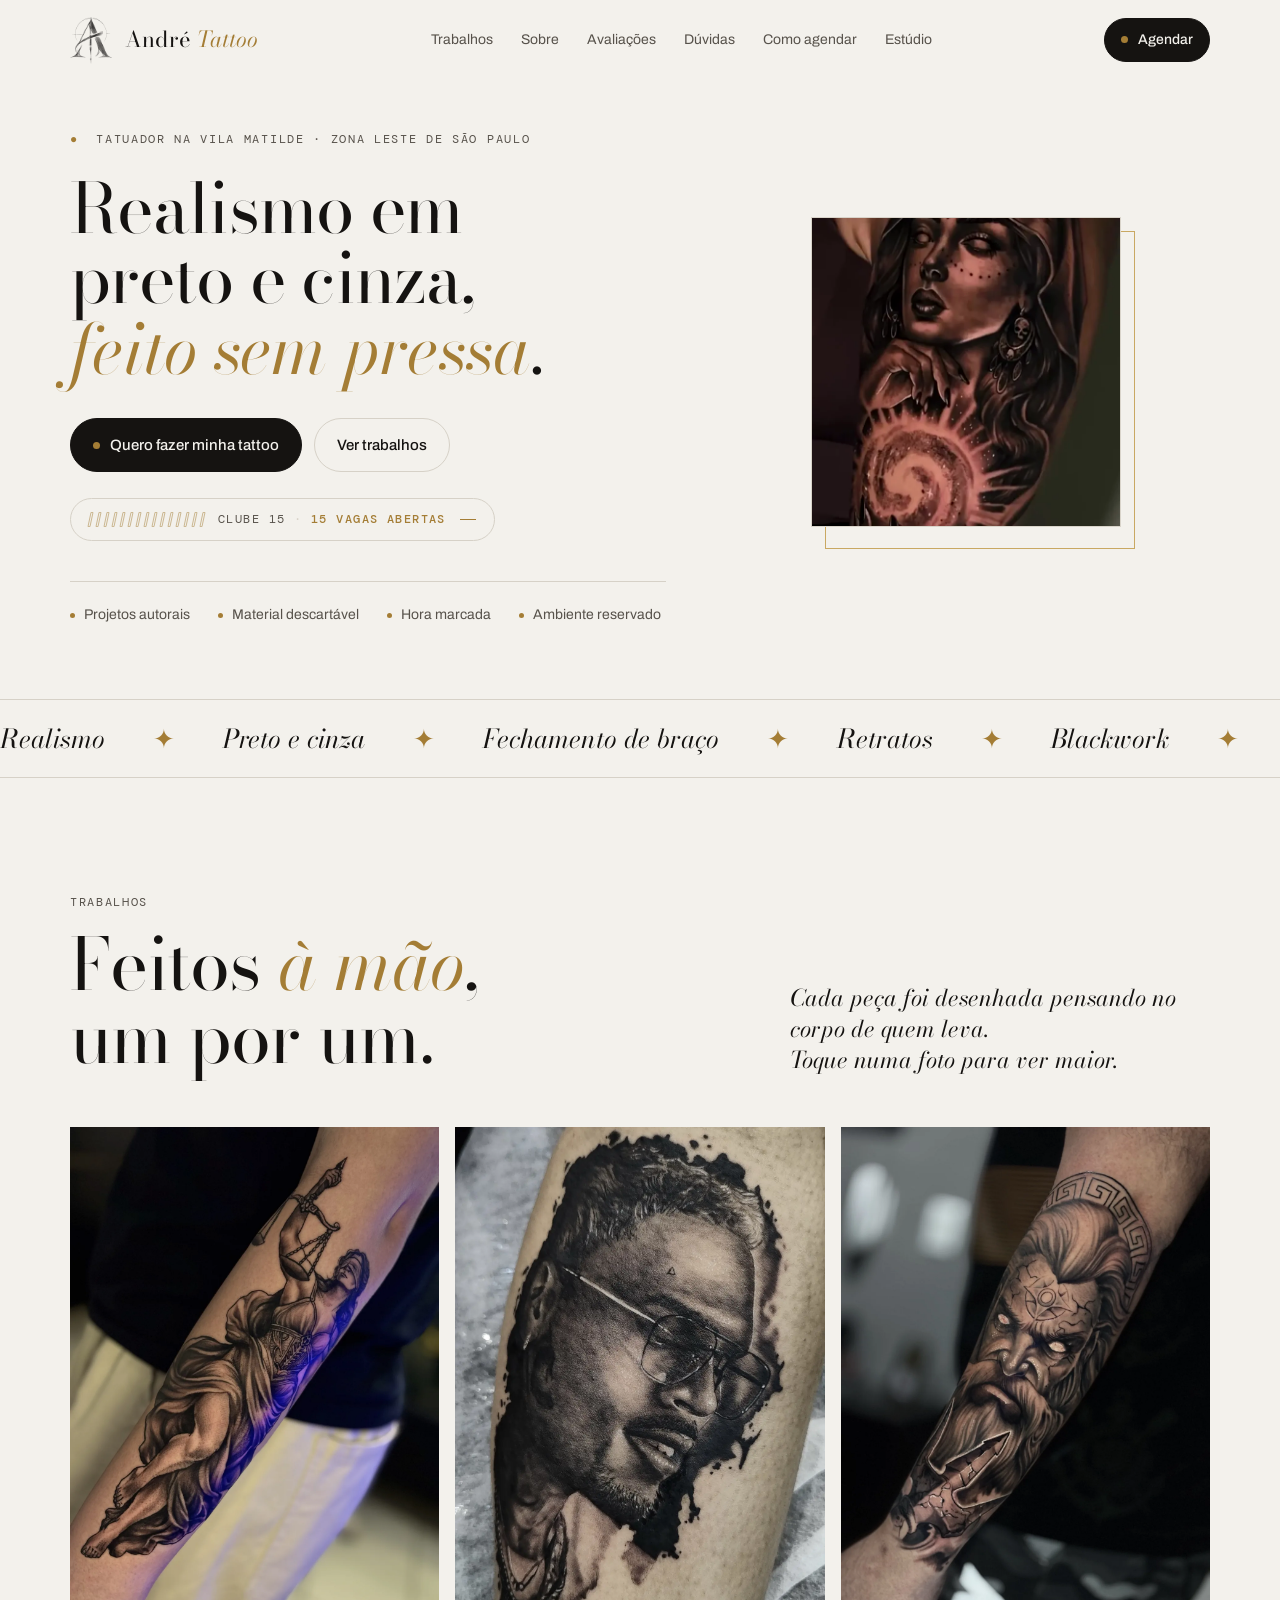
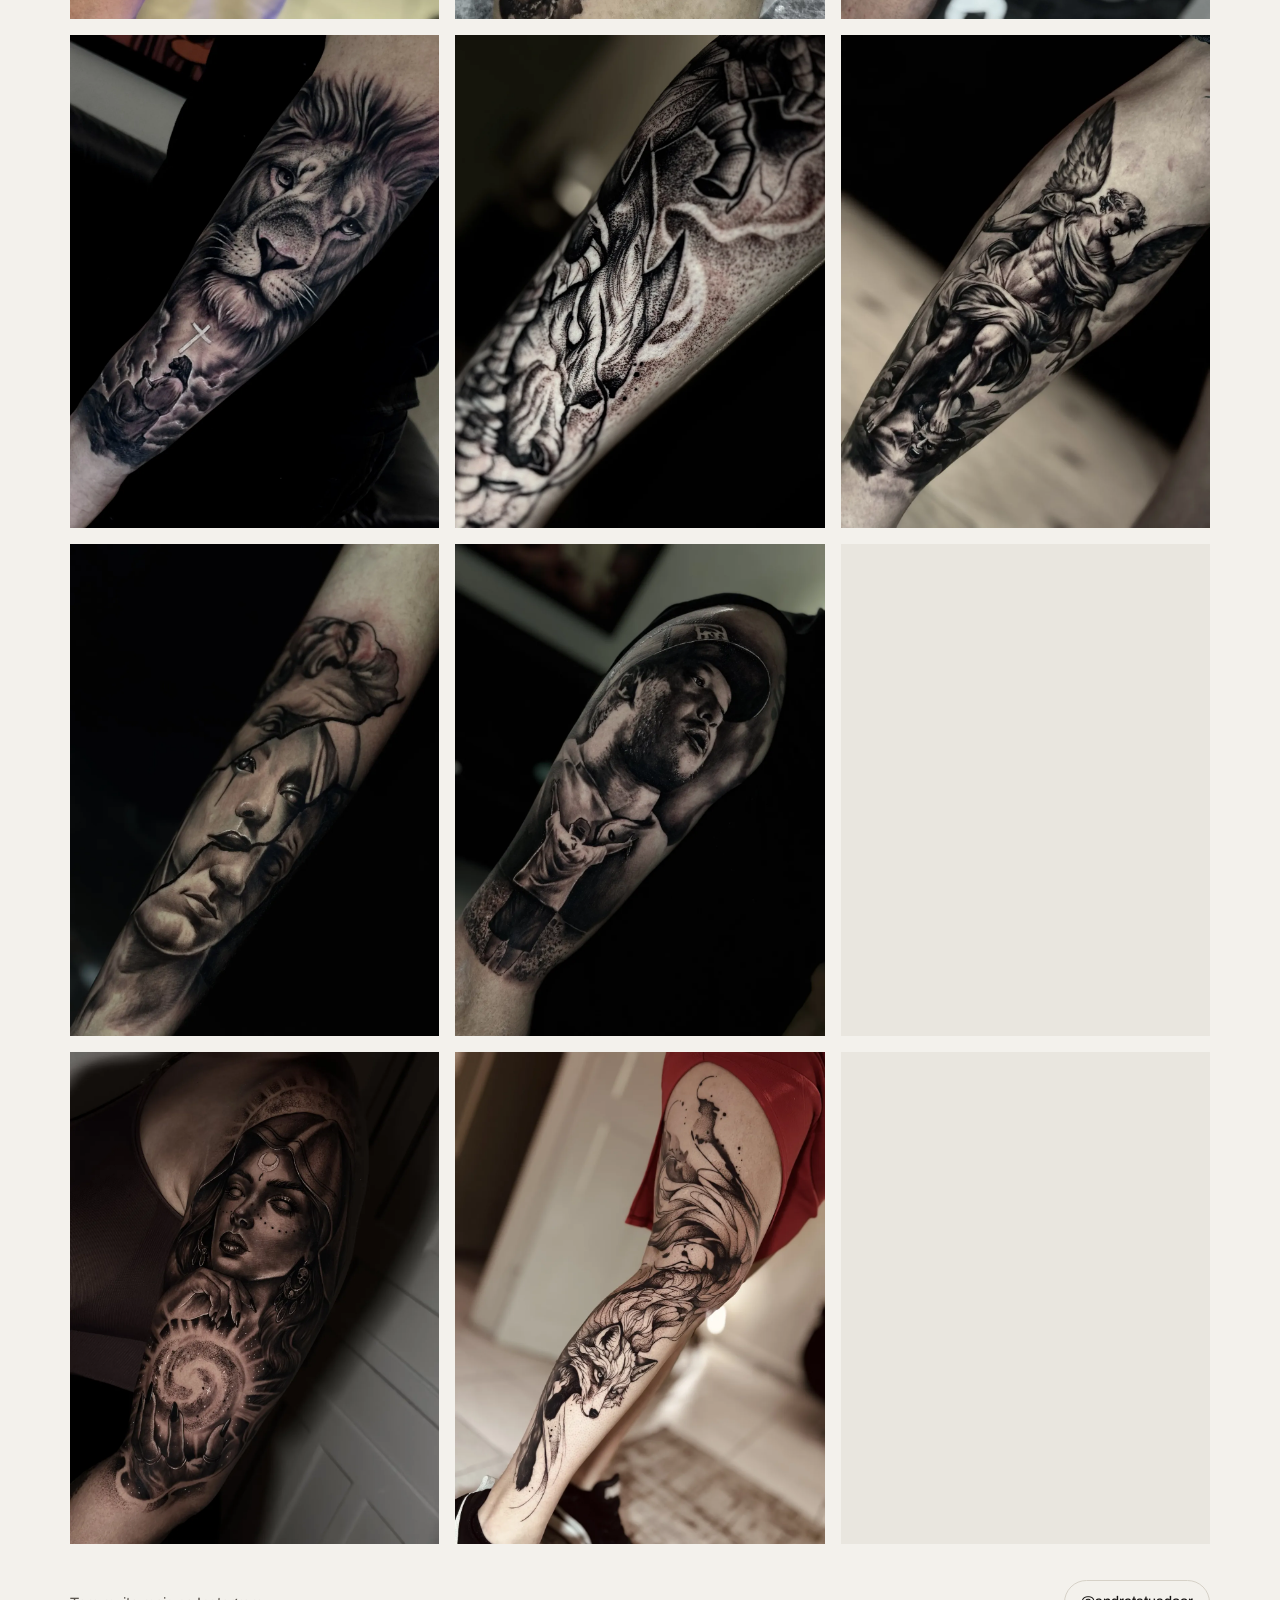
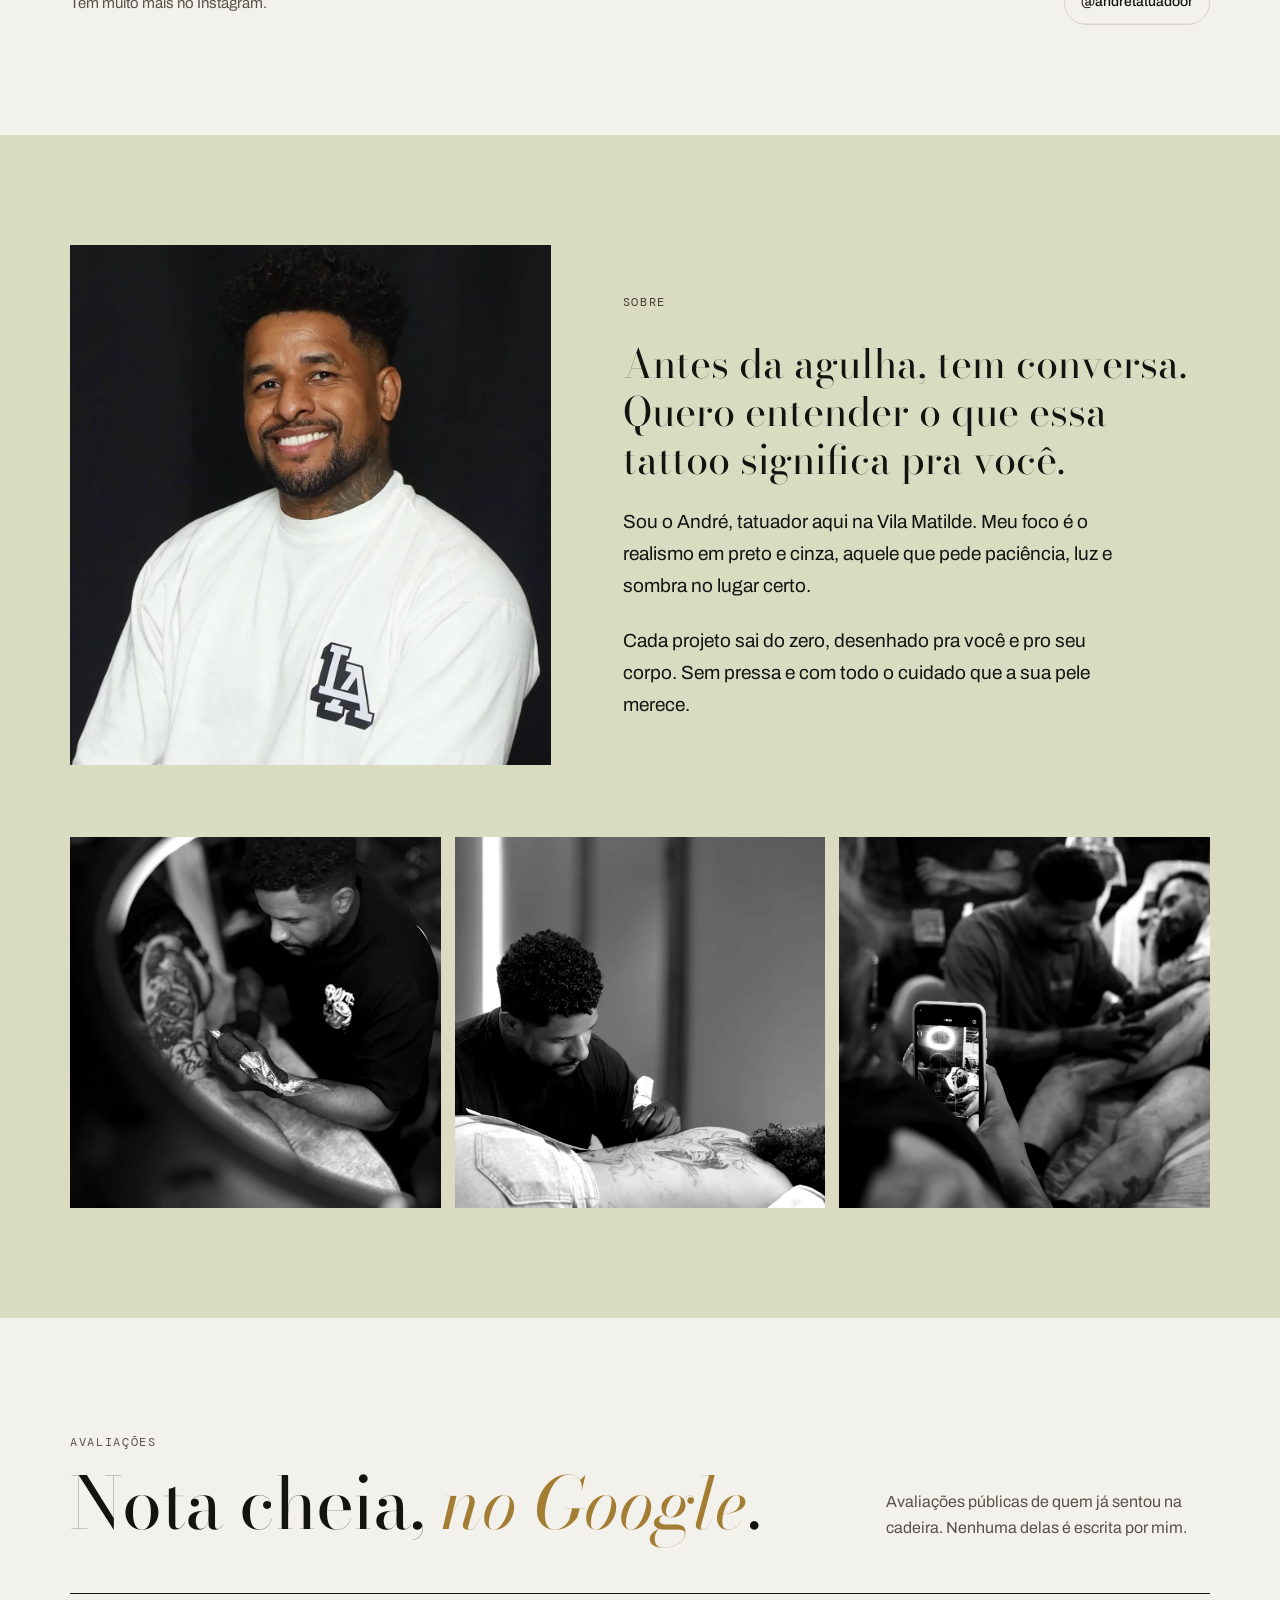
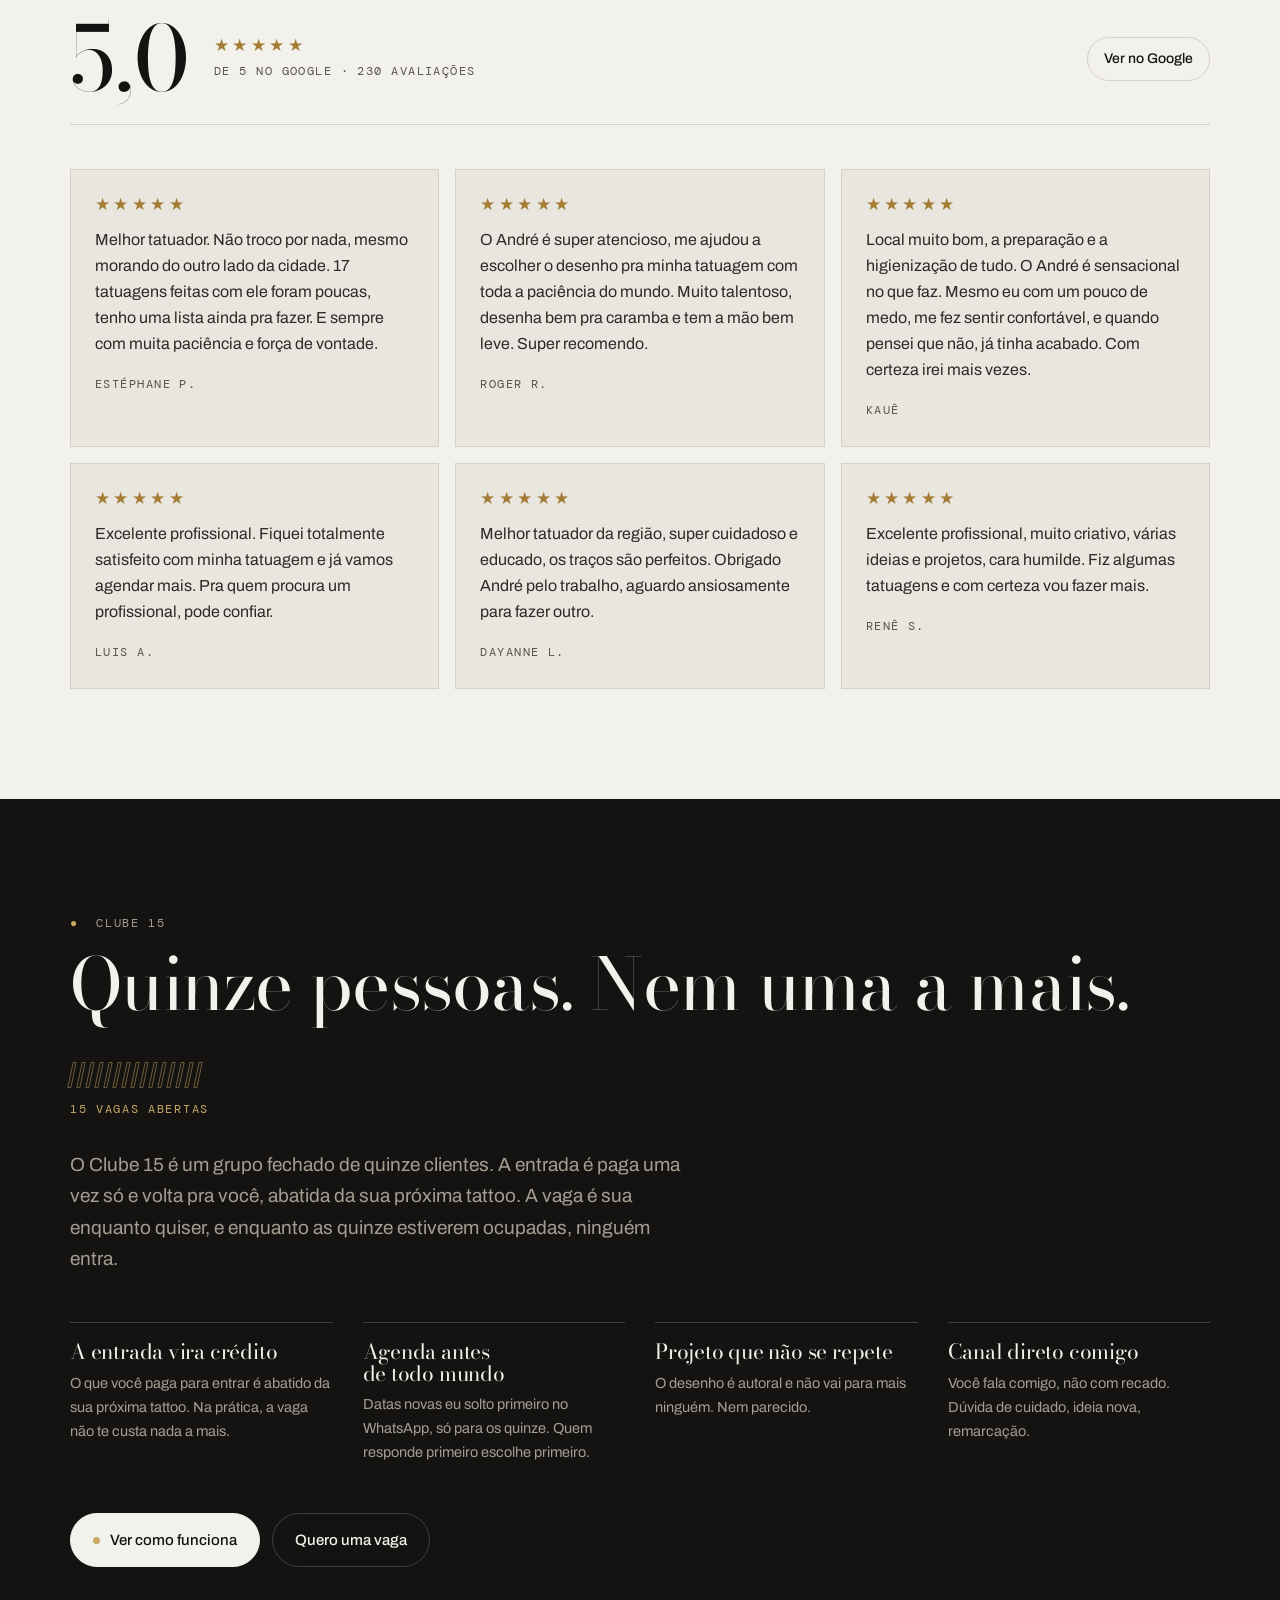
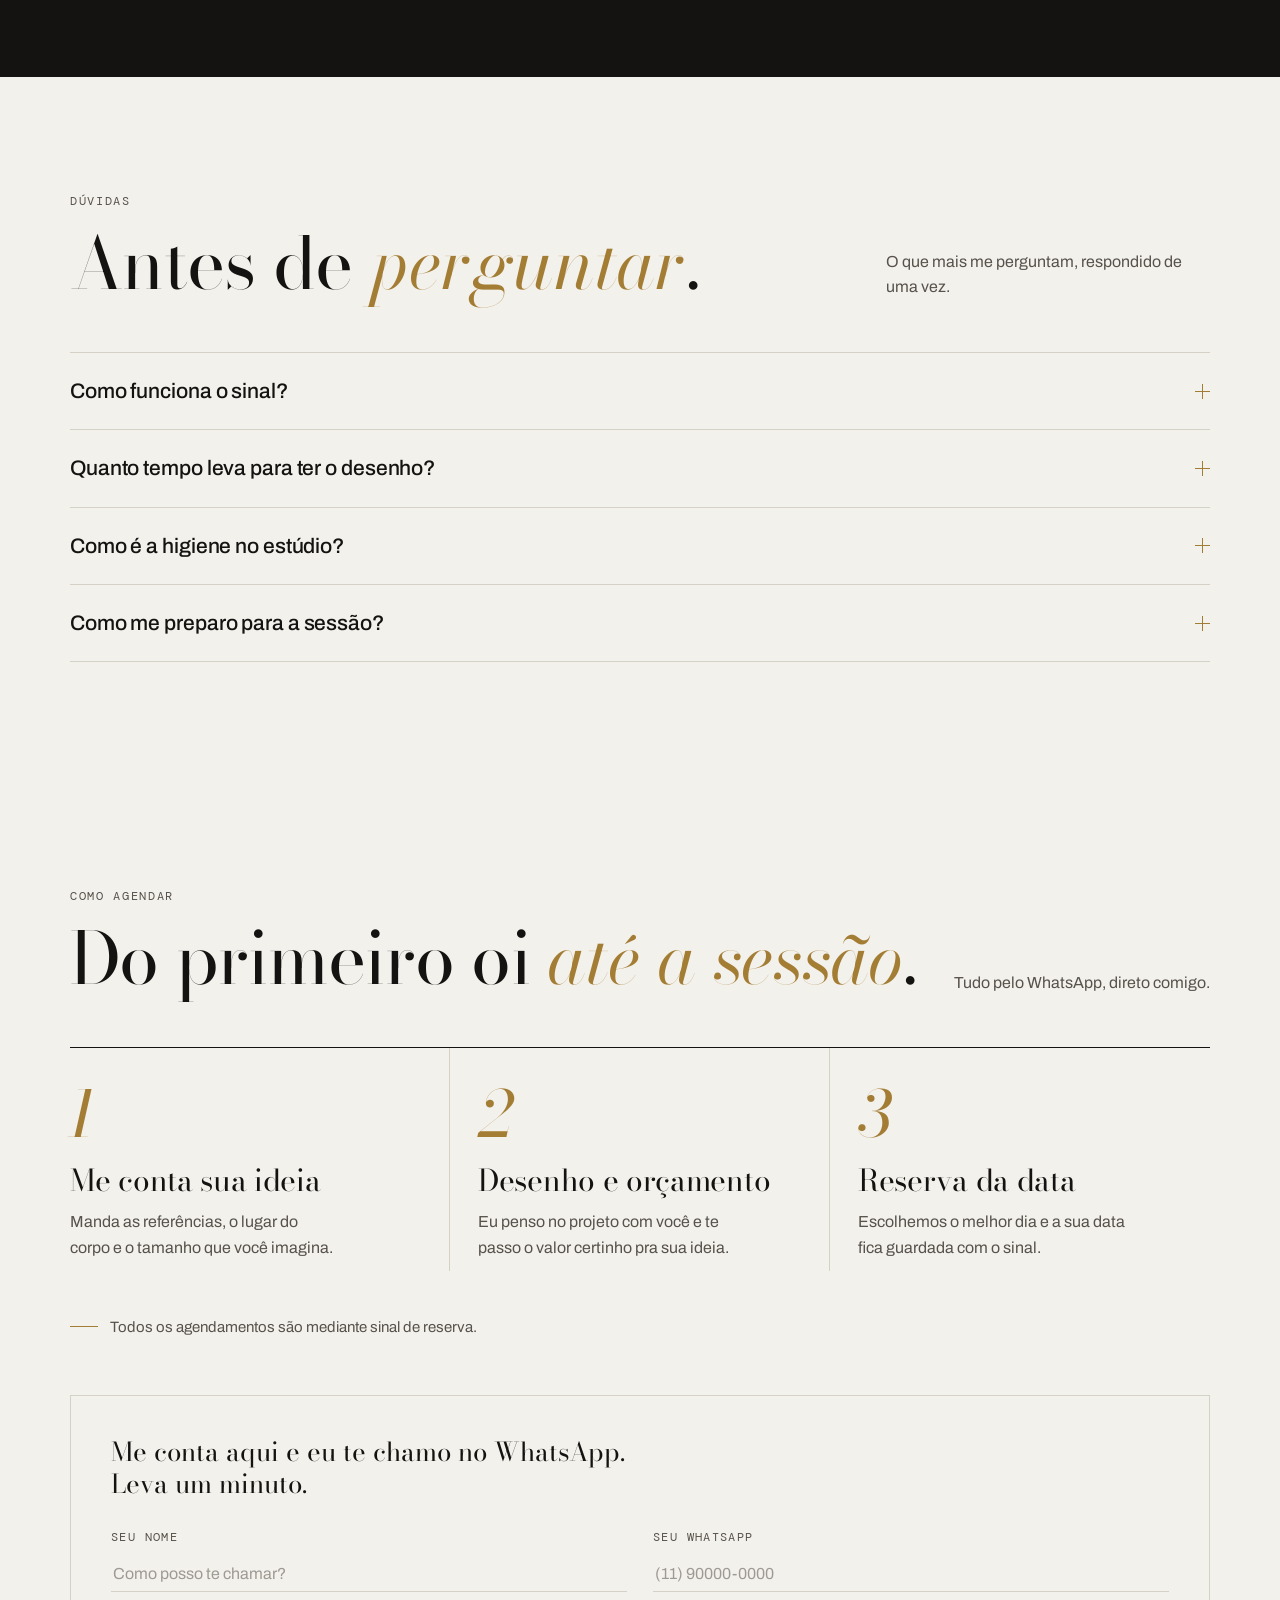
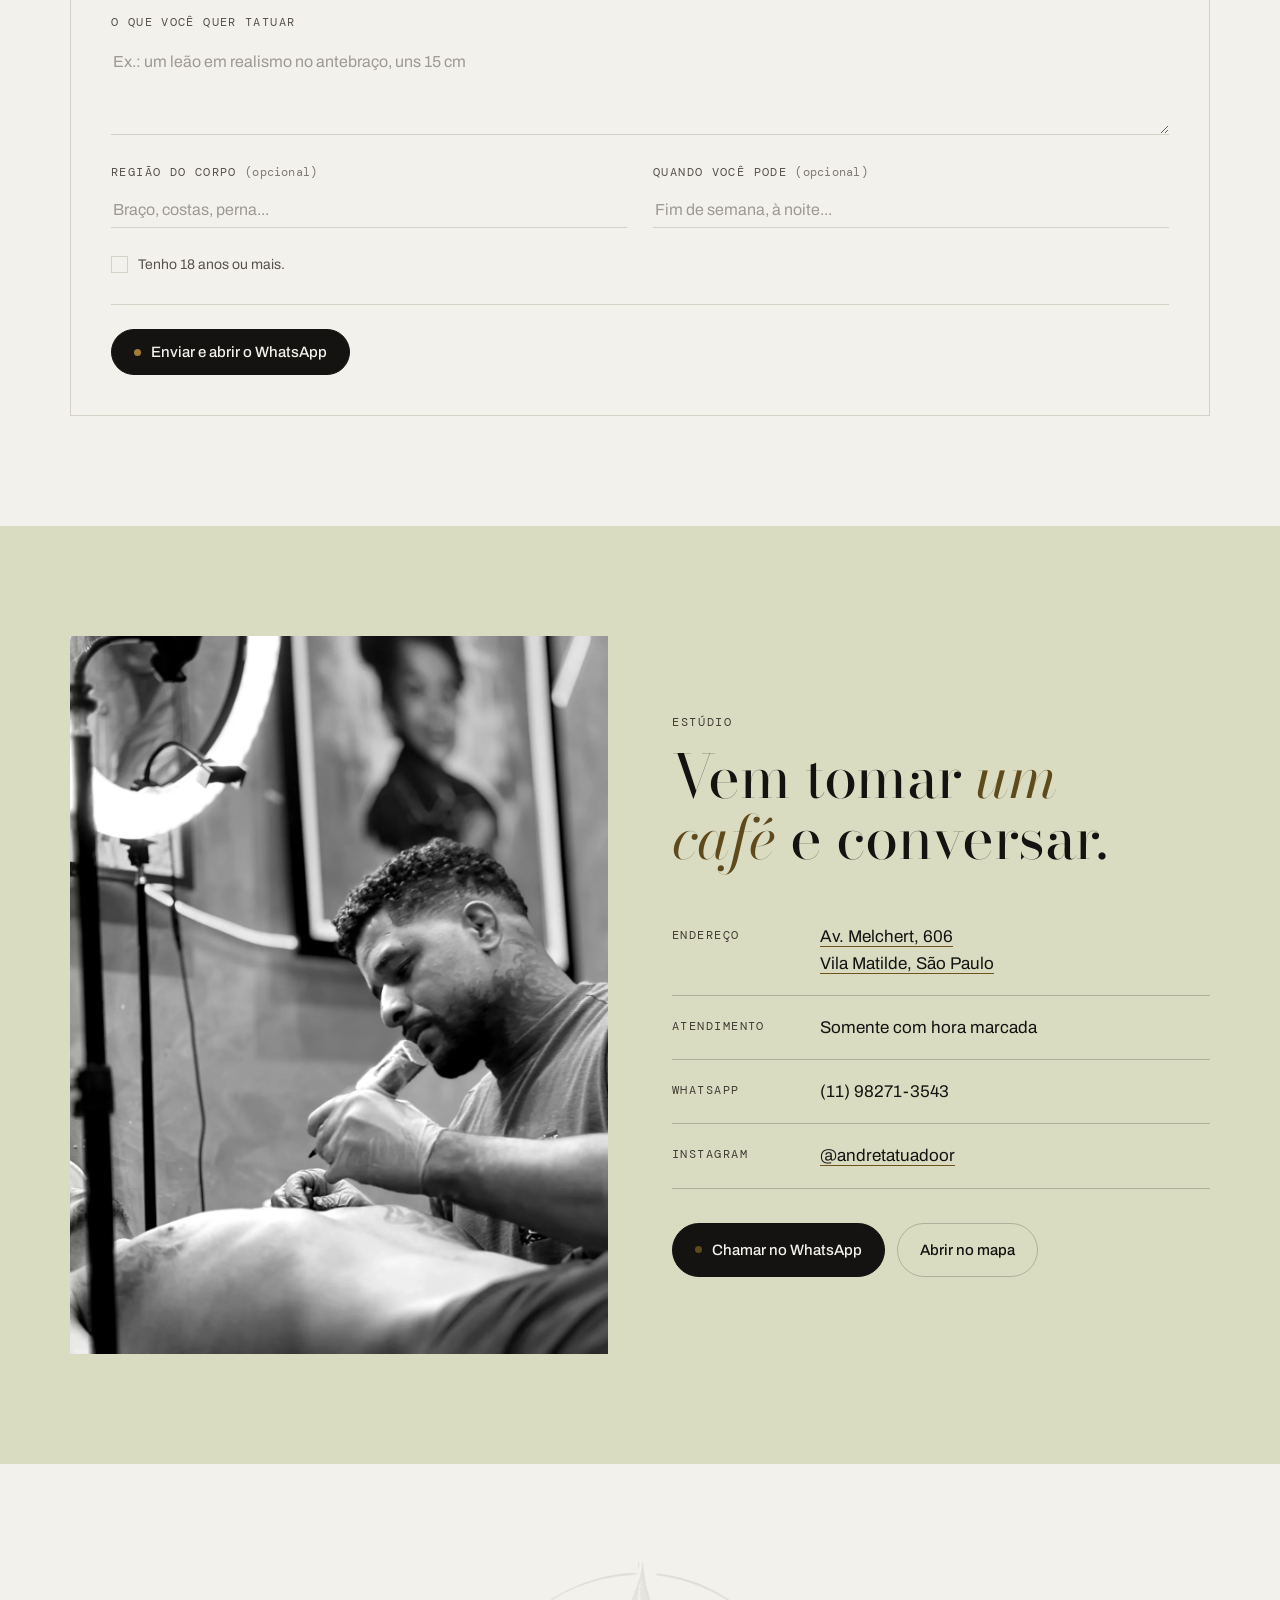
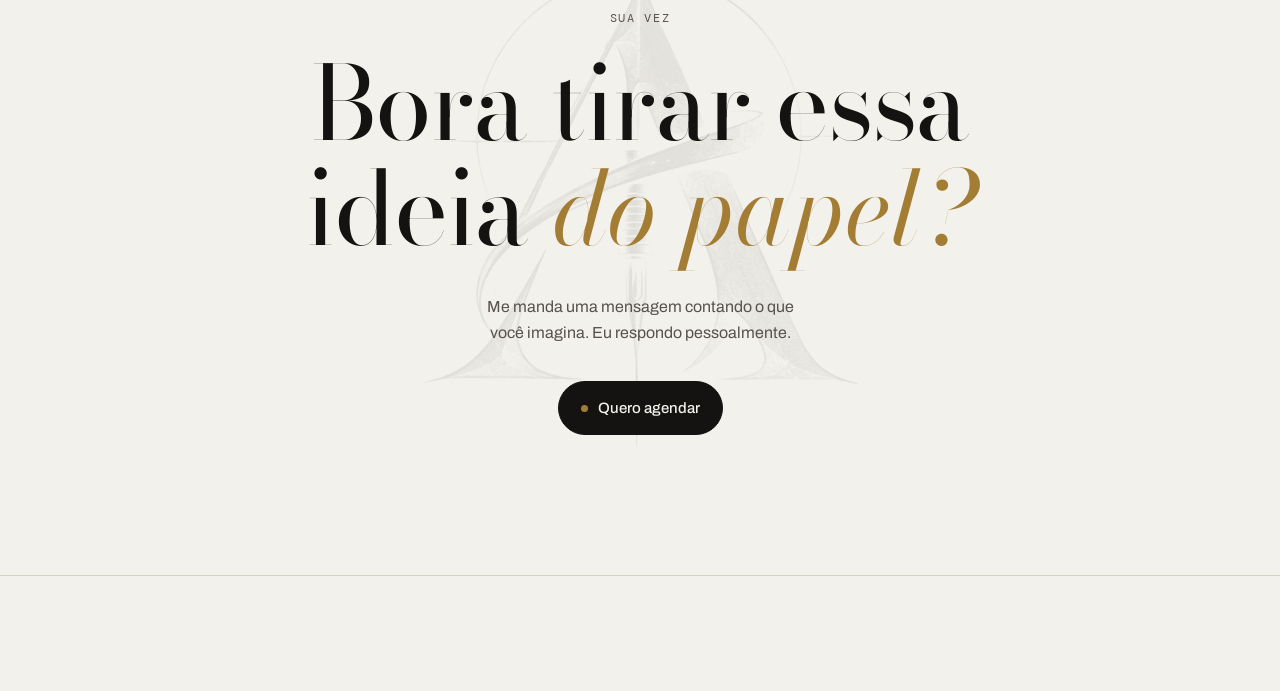
==== commit 7304acb2: "SEO fase 2: galeria e FAQ agora existem no HTML, sem depender de JavaScript As 12 fotos do portfolio" ====
--- a/index.html
+++ b/index.html
@@ -255,6 +255,48 @@
  ]
 }
 </script>
+<!--faq-schema:inicio-->
+        <script type="application/ld+json">
+{
+ "@context": "https://schema.org",
+ "@type": "FAQPage",
+ "mainEntity": [
+  {
+   "@type": "Question",
+   "name": "Como funciona o sinal?",
+   "acceptedAnswer": {
+    "@type": "Answer",
+    "text": "O sinal reserva a sua data na agenda e é abatido na sessão. Ele não é devolvido em cancelamento ou reagendamento: aquele dia sai da agenda e não volta a ser vendido. Combino tudo com você antes."
+   }
+  },
+  {
+   "@type": "Question",
+   "name": "Quanto tempo leva para ter o desenho?",
+   "acceptedAnswer": {
+    "@type": "Answer",
+    "text": "O desenho é feito depois da data marcada, e você vê antes da sessão. Ajuste faz parte: mexemos no que for preciso antes de aplicar o stencil. O que não dá é redesenhar o projeto inteiro na cadeira."
+   }
+  },
+  {
+   "@type": "Question",
+   "name": "Como é a higiene no estúdio?",
+   "acceptedAnswer": {
+    "@type": "Answer",
+    "text": "Agulhas e insumos descartáveis, abertos na sua frente a cada sessão. Atendimento com hora marcada, em ambiente reservado."
+   }
+  },
+  {
+   "@type": "Question",
+   "name": "Como me preparo para a sessão?",
+   "acceptedAnswer": {
+    "@type": "Answer",
+    "text": "Durma bem, coma antes de vir e evite álcool nas 24 horas anteriores. Roupa confortável que dê acesso à região. Sessão longa tem pausa, é só pedir. Pode trazer um acompanhante."
+   }
+  }
+ ]
+}
+</script>
+        <!--faq-schema:fim-->
 <script>
 /* abertura com a logo: uma vez por visita, e nunca para quem pediu menos movimento.
    Roda antes da primeira pintura, sem isso o site aparece antes da logo. */
@@ -361,9 +403,22 @@
         </div>
         <p class="frase">Cada peça foi desenhada pensando no corpo de quem leva.<br>Toque numa foto para ver maior.</p>
       </div>
-      <div class="gallery" id="gallery"></div>
-      <noscript><p>Para ver a galeria, ative o JavaScript, ou veja os trabalhos no
-        <a href="https://www.instagram.com/andretatuadoor/" target="_blank" rel="noopener">@andretatuadoor</a>.</p></noscript>
+      <div class="gallery" id="gallery">
+        <!--galeria:inicio-->
+        <button class="work reveal" data-cap="Realismo · Dama da Justiça"><img src="img/justica.webp" alt="Dama da Justiça com balança e espada, em realismo preto e cinza no antebraço" width="1200" height="1600" decoding="async"><span class="cap">Dama da Justiça</span></button>
+        <button class="work reveal" data-cap="Realismo · Retrato"><img src="img/retrato-oculos.webp" alt="Retrato masculino de óculos em realismo preto e cinza, com respingos de tinta, na panturrilha" width="1200" height="1600" loading="lazy" decoding="async"><span class="cap">Retrato</span></button>
+        <button class="work reveal" data-cap="Realismo · Poseidon"><img src="img/poseidon.webp" alt="Rosto de Poseidon com tridente e grega, em realismo preto e cinza no antebraço" width="1200" height="1600" loading="lazy" decoding="async"><span class="cap">Poseidon</span></button>
+        <button class="work reveal" data-cap="Realismo · Leão"><img src="img/leao.webp" alt="Leão em realismo preto e cinza no antebraço, com cruz e figura em oração entre as nuvens" width="1200" height="1600" loading="lazy" decoding="async"><span class="cap">Leão</span></button>
+        <button class="work reveal" data-cap="Blackwork · Dragão"><img src="img/fera.webp" alt="Dragão em blackwork com sombreado em pontilhismo no antebraço" width="1200" height="1600" loading="lazy" decoding="async"><span class="cap">Dragão</span></button>
+        <button class="work reveal" data-cap="Realismo · Arcanjo"><img src="img/arcanjo.webp" alt="Arcanjo em realismo preto e cinza no antebraço" width="1100" height="1467" loading="lazy" decoding="async"><span class="cap">Arcanjo</span></button>
+        <button class="work reveal" data-cap="Realismo · Rostos"><img src="img/rostos.webp" alt="Rostos de estátuas gregas em realismo preto e cinza, com efeito de mármore partido, no antebraço" width="1100" height="1467" loading="lazy" decoding="async"><span class="cap">Rostos</span></button>
+        <button class="work reveal" data-cap="Realismo · Retrato"><img src="img/retrato.webp" alt="Retrato masculino de boné em realismo preto e cinza no braço, com o Cristo Redentor abaixo" width="1100" height="1467" loading="lazy" decoding="async"><span class="cap">Retrato</span></button>
+        <button class="work reveal" data-cap="Realismo · Urso"><img src="img/urso.webp" alt="Urso com lua e montanhas em realismo preto e cinza no braço" width="1100" height="1467" loading="lazy" decoding="async"><span class="cap">Urso</span></button>
+        <button class="work reveal" data-cap="Realismo · Cigana"><img src="img/cigana.webp" alt="Cigana de capuz com lua na testa, segurando uma galáxia, em realismo preto e cinza no braço" width="1200" height="1600" loading="lazy" decoding="async"><span class="cap">Cigana</span></button>
+        <button class="work reveal" data-cap="Blackwork · Raposa"><img src="img/raposa.webp" alt="Raposa em blackwork pela perna" width="1100" height="1467" loading="lazy" decoding="async"><span class="cap">Raposa</span></button>
+        <button class="work reveal" data-cap="Realismo colorido · Pet"><img src="img/pet.webp" alt="Cachorrinho em realismo colorido com flores no antebraço" width="1100" height="1467" loading="lazy" decoding="async"><span class="cap">Pet</span></button>
+        <!--galeria:fim-->
+      </div>
       <div class="gallery-foot">
         <span>Tem muito mais no Instagram.</span>
         <a class="btn ghost sm" href="https://www.instagram.com/andretatuadoor/" target="_blank" rel="noopener">@andretatuadoor</a>
@@ -444,7 +499,14 @@
         </div>
         <p>O que mais me perguntam, respondido de uma vez.</p>
       </div>
-      <div class="acc" id="acc"></div>
+      <div class="acc" id="acc">
+        <!--duvidas:inicio-->
+        <details class="acc__item reveal"><summary><span>Como funciona o sinal?</span><i aria-hidden="true"></i></summary><div class="acc__corpo"><p>O sinal reserva a sua data na agenda e é abatido na sessão. Ele <strong>não é devolvido em cancelamento ou reagendamento</strong>: aquele dia sai da agenda e não volta a ser vendido. Combino tudo com você antes.</p></div></details>
+        <details class="acc__item reveal"><summary><span>Quanto tempo leva para ter o desenho?</span><i aria-hidden="true"></i></summary><div class="acc__corpo"><p>O desenho é feito depois da data marcada, e você vê antes da sessão. Ajuste faz parte: mexemos no que for preciso antes de aplicar o stencil. O que não dá é redesenhar o projeto inteiro na cadeira.</p></div></details>
+        <details class="acc__item reveal"><summary><span>Como é a higiene no estúdio?</span><i aria-hidden="true"></i></summary><div class="acc__corpo"><p>Agulhas e insumos descartáveis, abertos na sua frente a cada sessão. Atendimento com hora marcada, em ambiente reservado.</p></div></details>
+        <details class="acc__item reveal"><summary><span>Como me preparo para a sessão?</span><i aria-hidden="true"></i></summary><div class="acc__corpo"><p>Durma bem, coma antes de vir e evite álcool nas 24 horas anteriores. Roupa confortável que dê acesso à região. Sessão longa tem pausa, é só pedir. Pode trazer um acompanhante.</p></div></details>
+        <!--duvidas:fim-->
+      </div>
     </div>
   </section>
 
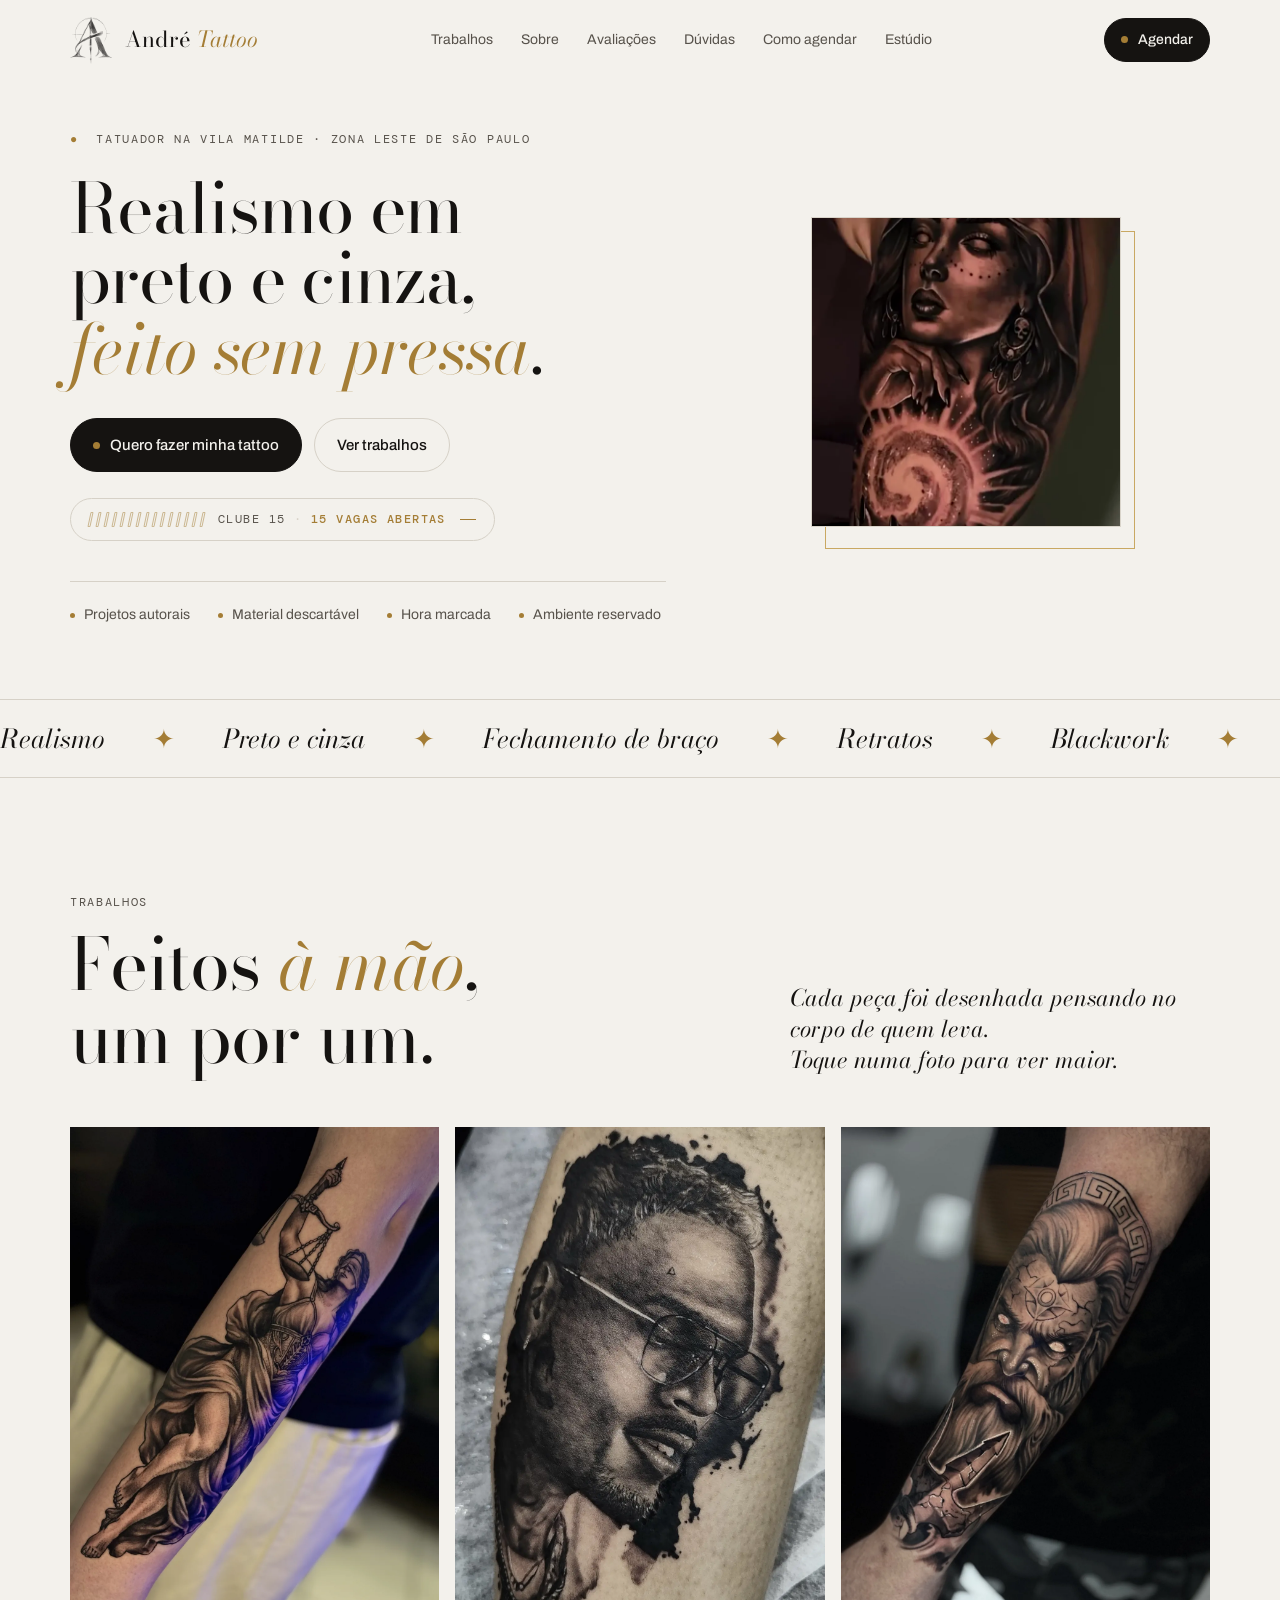
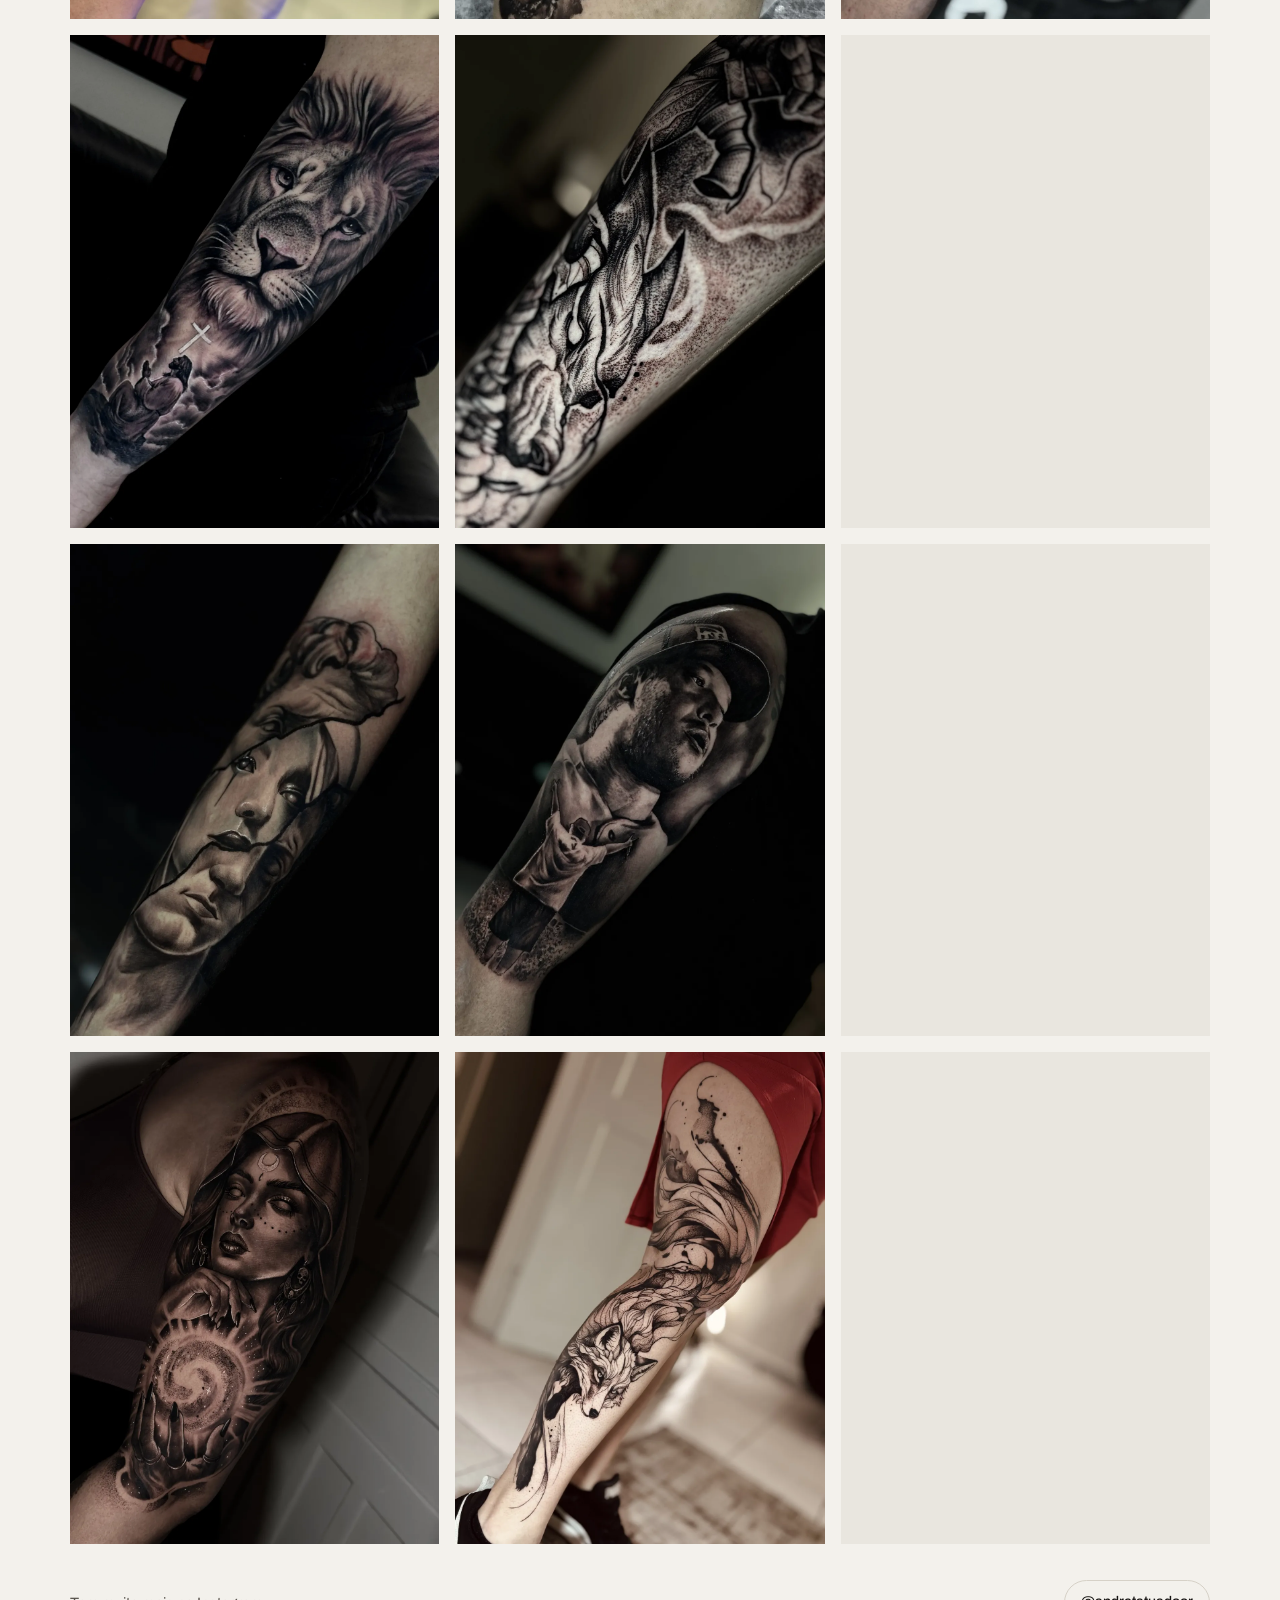
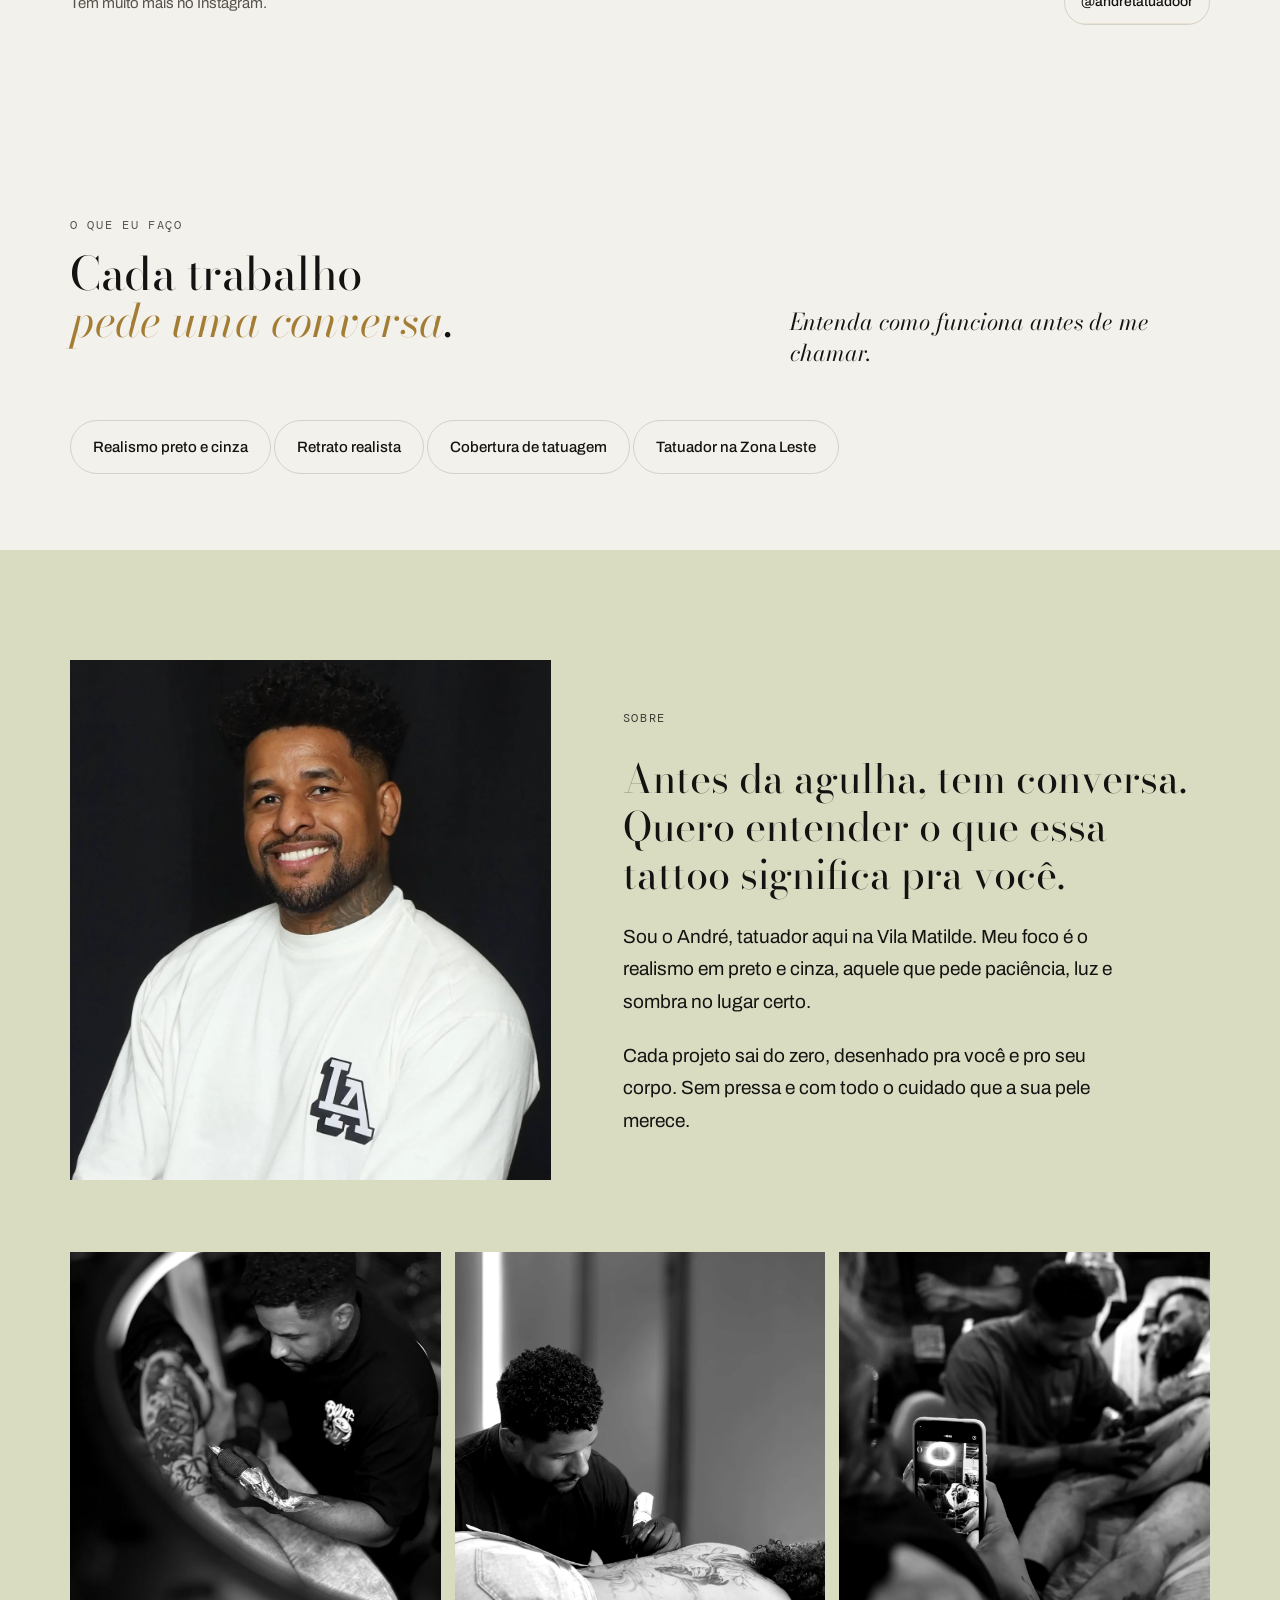
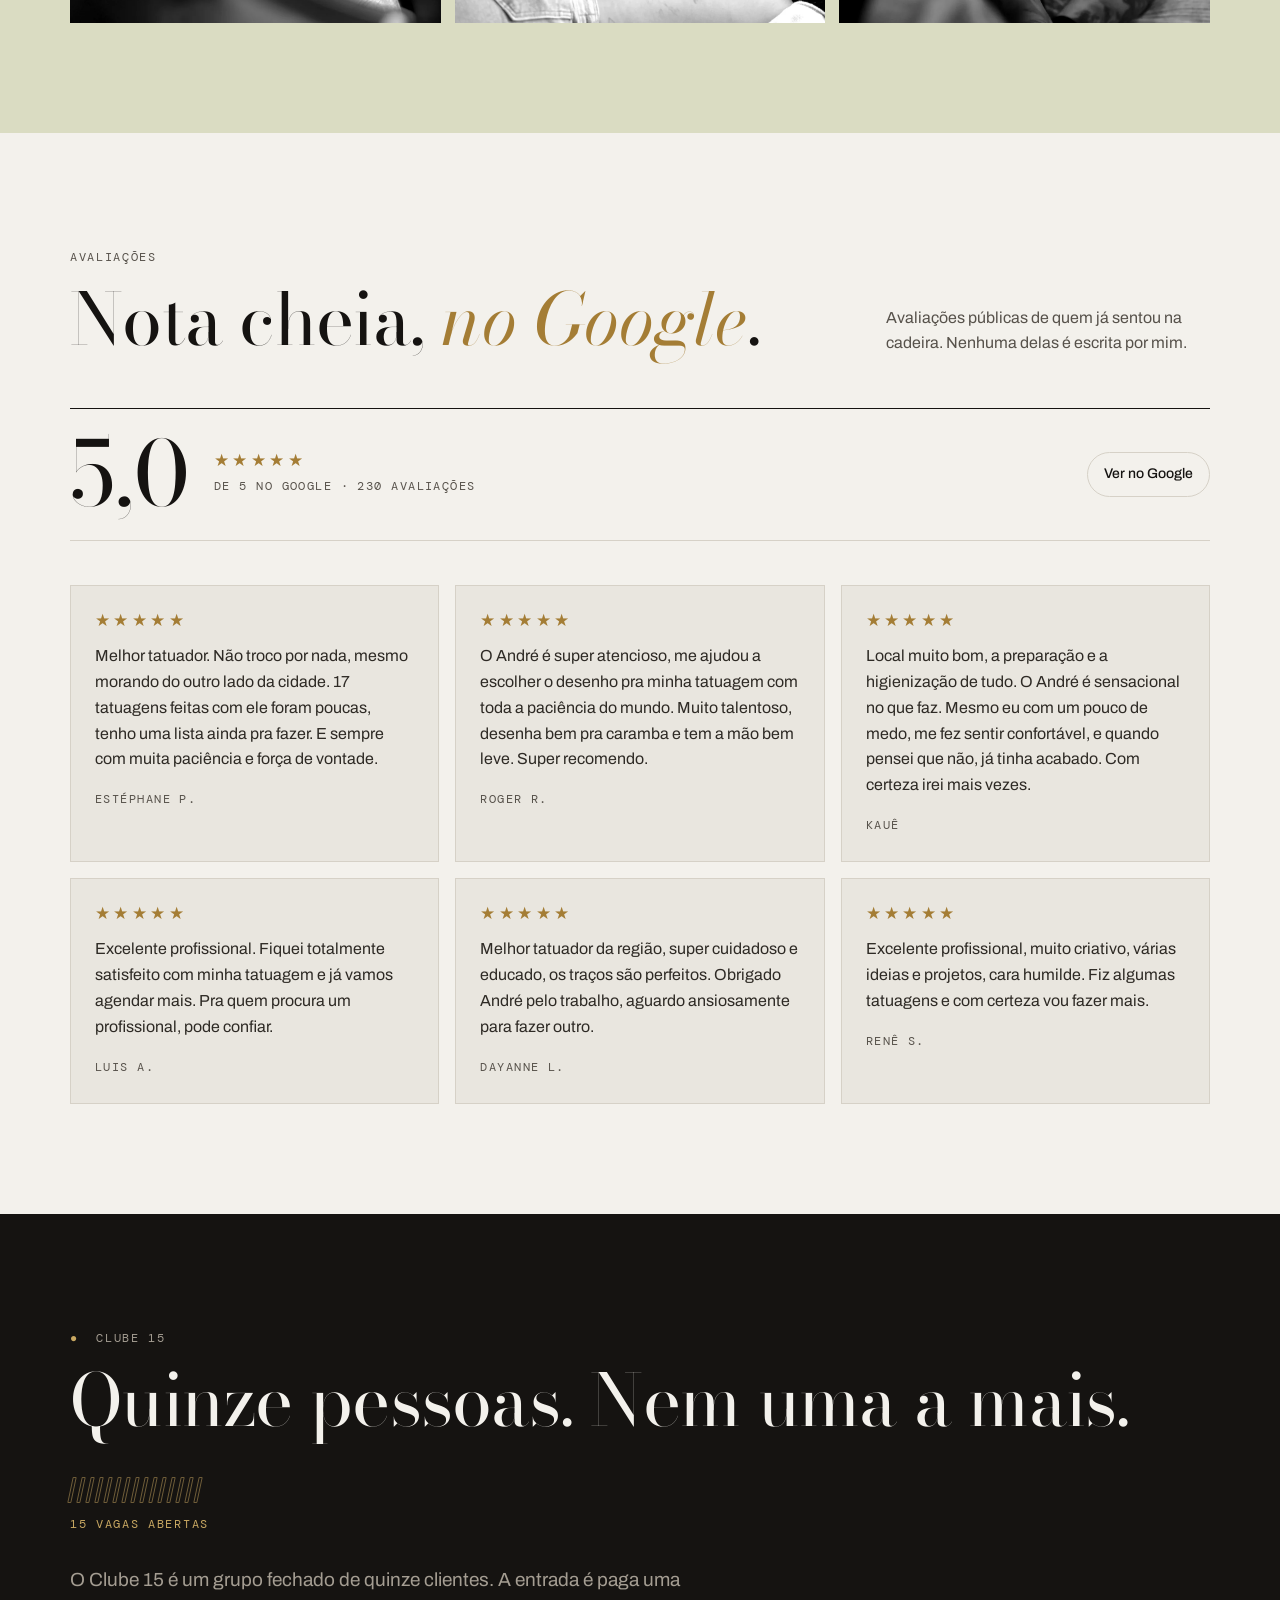
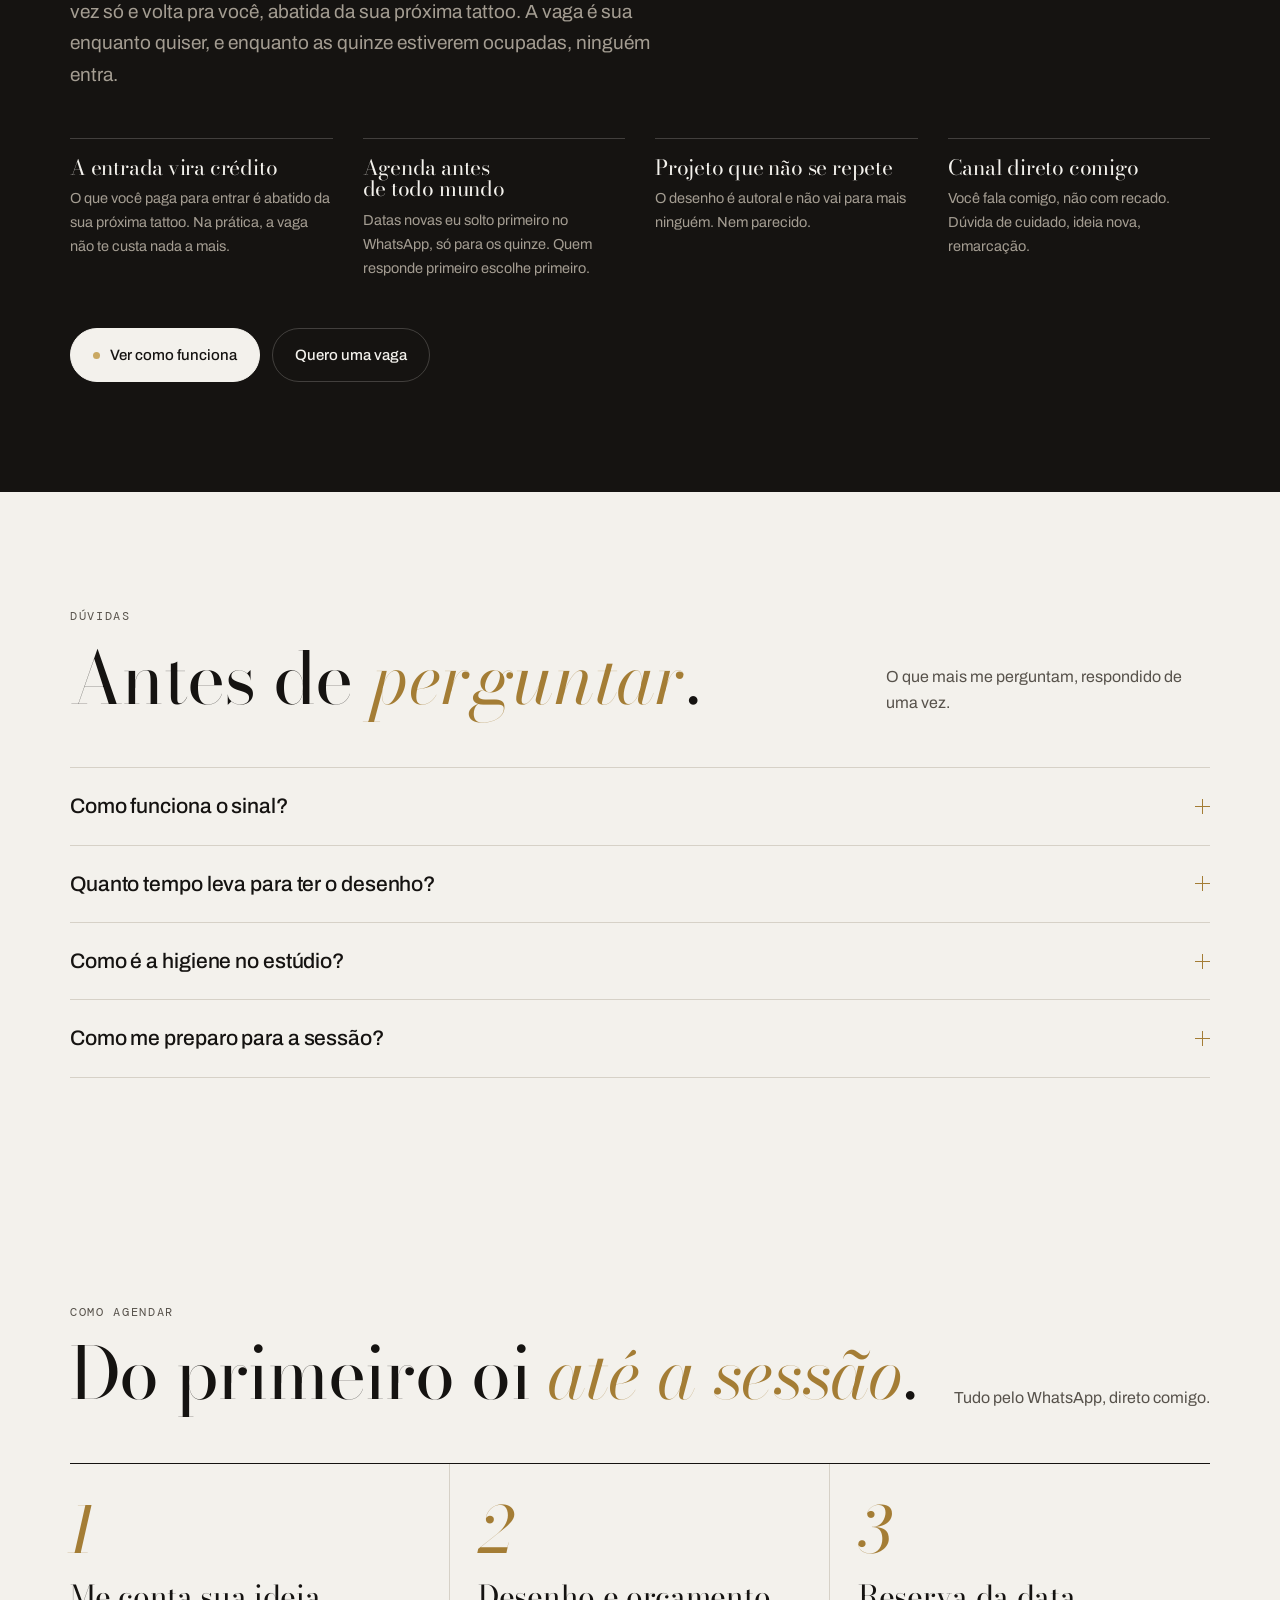
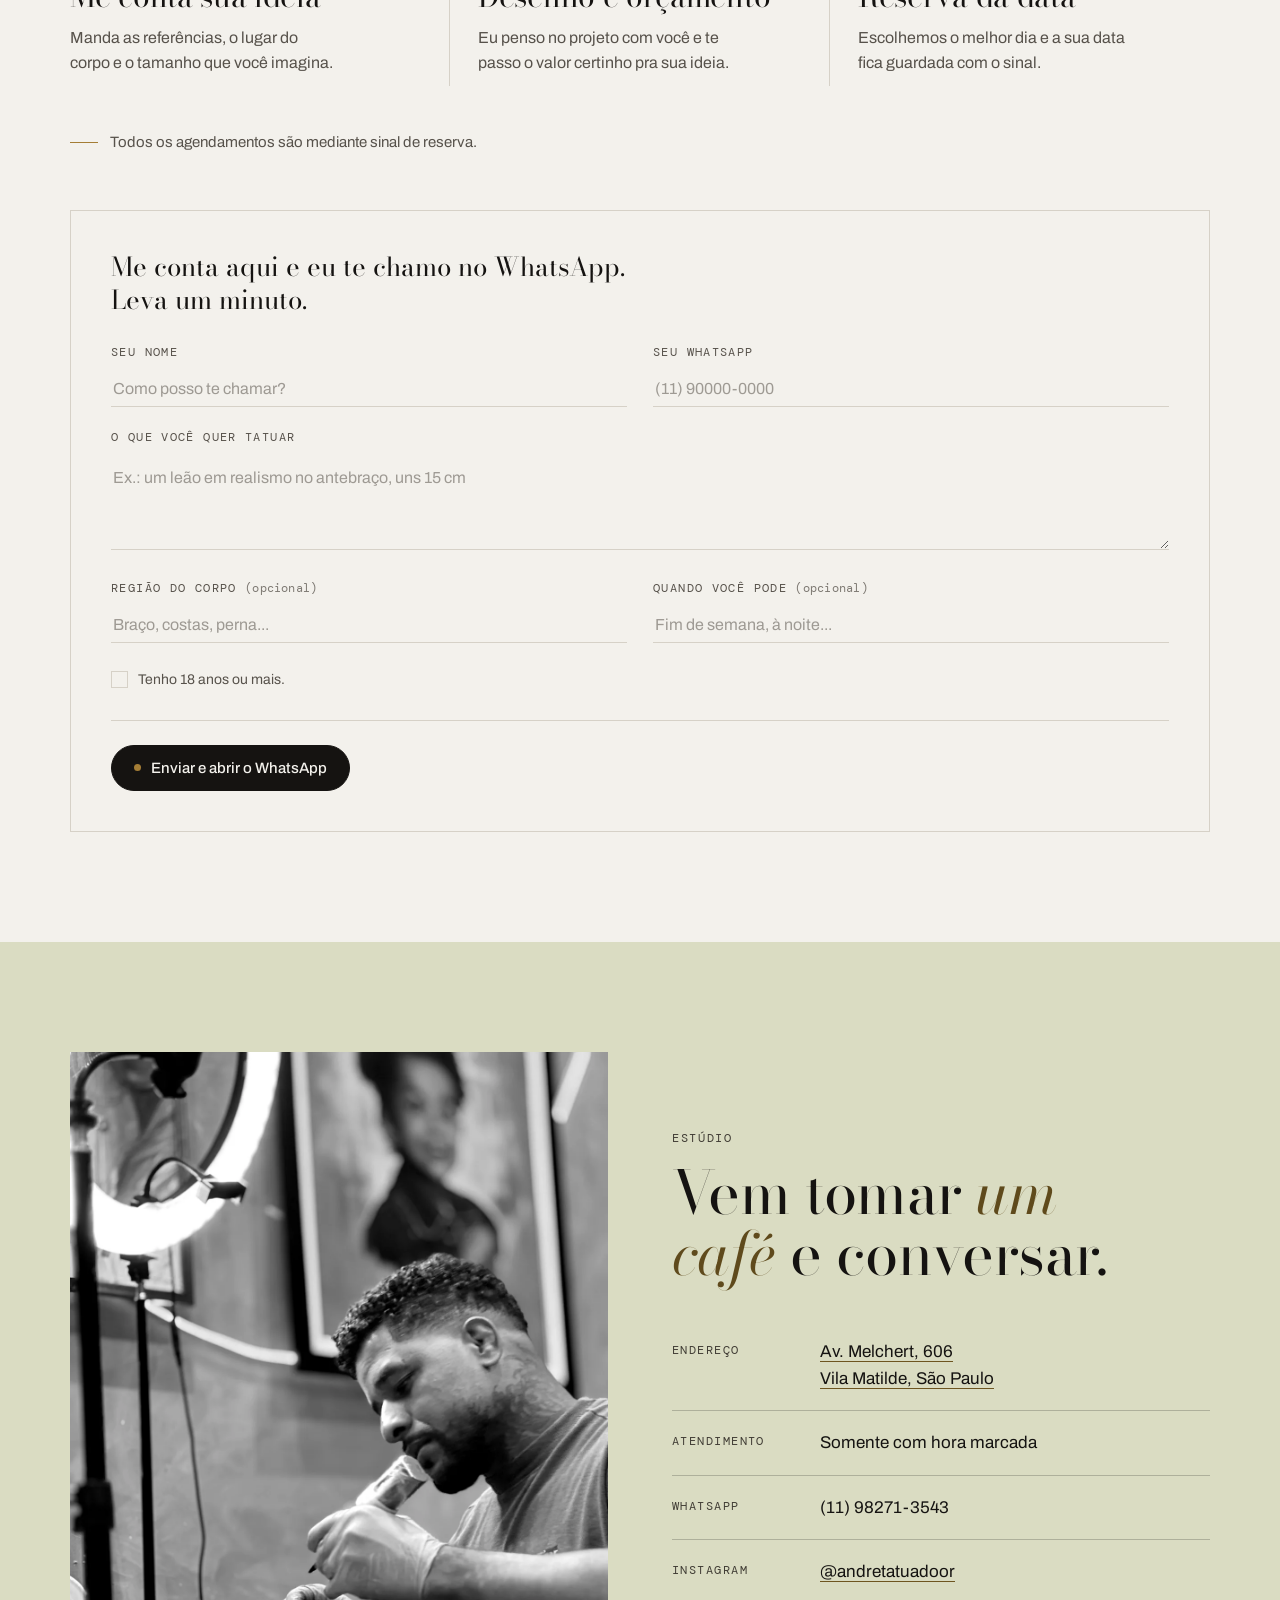
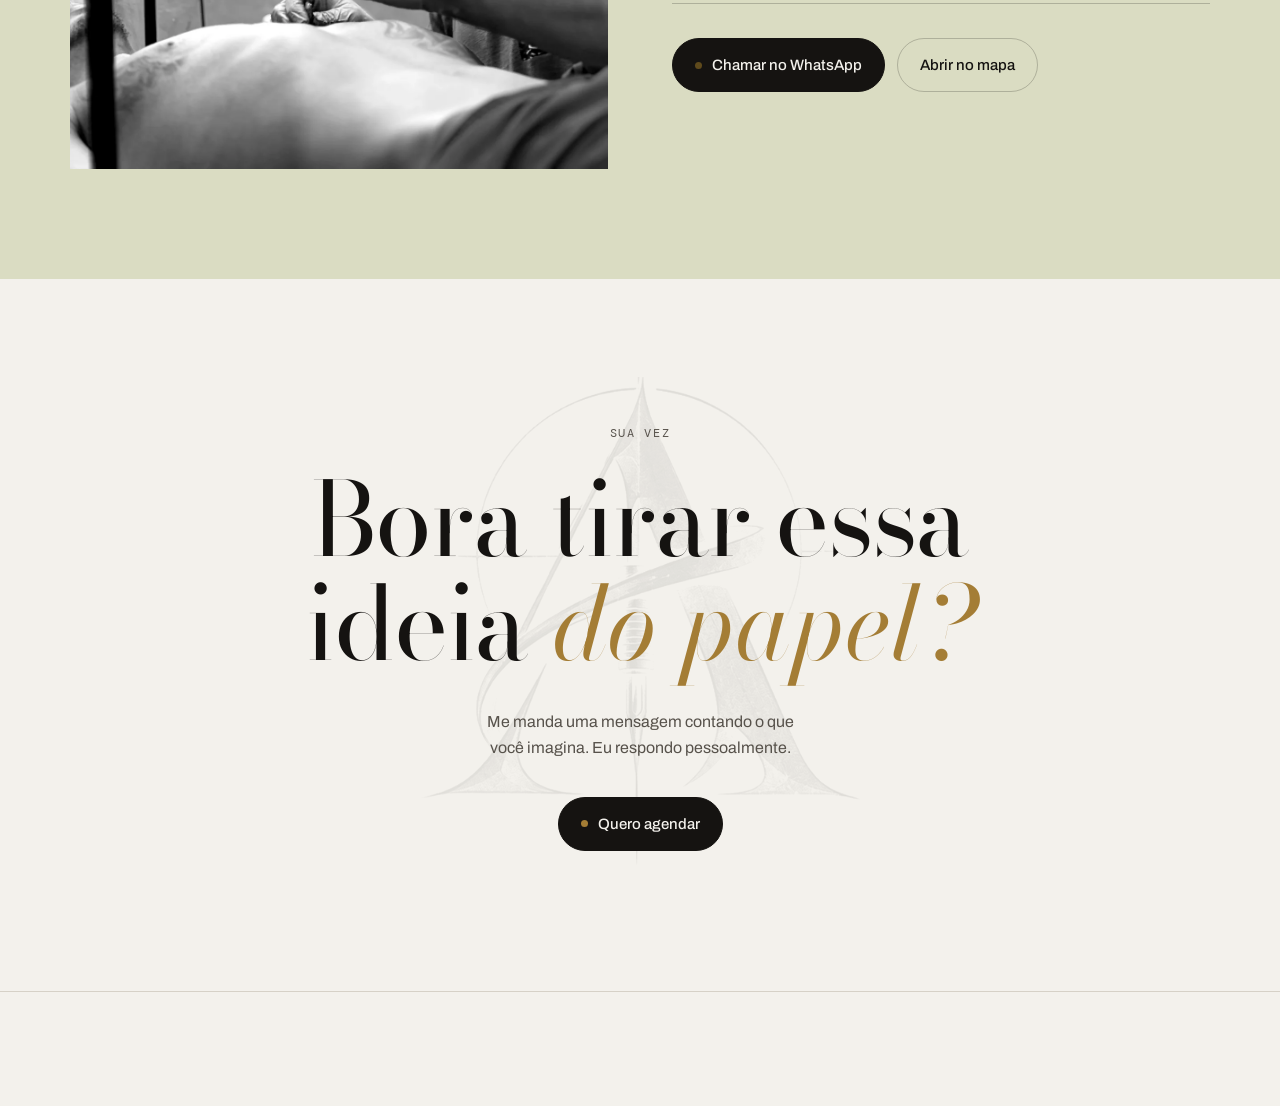
==== commit df0f9d6c: "SEO fases 3 e 4: quatro paginas novas e medicao de conversao Reverte as 4 descricoes de tatuagem que" ====
--- a/index.html
+++ b/index.html
@@ -7,6 +7,18 @@
 <meta name="description" content="Tatuador de realismo preto e cinza na Vila Matilde, Zona Leste de São Paulo. Retratos, coberturas e projetos autorais com hora marcada. Agende pelo WhatsApp.">
 <meta name="theme-color" content="#F3F1EC">
 <link rel="canonical" href="https://andretattoo.com.br/">
+
+<!-- SEARCH CONSOLE ------------------------------------------------------
+     Para registrar o site no Google Search Console pelo método da etiqueta:
+     1. Abra https://search.google.com/search-console e escolha "Prefixo do URL"
+     2. Cole https://andretattoo.com.br/ e escolha "Tag HTML"
+     3. Copie SÓ o conteúdo do content="..." que o Google mostrar
+     4. Descomente a linha abaixo e cole no lugar de COLE-AQUI
+     5. Publique o site e clique em "Verificar" no Google
+     A etiqueta precisa continuar aqui para sempre: se sair, o Google
+     desverifica a propriedade.
+<meta name="google-site-verification" content="COLE-AQUI">
+------------------------------------------------------------------------ -->
 
 <meta property="og:type" content="website">
 <meta property="og:site_name" content="André Tattoo">
@@ -403,17 +415,17 @@
         </div>
         <p class="frase">Cada peça foi desenhada pensando no corpo de quem leva.<br>Toque numa foto para ver maior.</p>
       </div>
-      <div class="gallery" id="gallery">
+      <div class="gallery" id="gallery" data-fonte="dados">
         <!--galeria:inicio-->
         <button class="work reveal" data-cap="Realismo · Dama da Justiça"><img src="img/justica.webp" alt="Dama da Justiça com balança e espada, em realismo preto e cinza no antebraço" width="1200" height="1600" decoding="async"><span class="cap">Dama da Justiça</span></button>
         <button class="work reveal" data-cap="Realismo · Retrato"><img src="img/retrato-oculos.webp" alt="Retrato masculino de óculos em realismo preto e cinza, com respingos de tinta, na panturrilha" width="1200" height="1600" loading="lazy" decoding="async"><span class="cap">Retrato</span></button>
         <button class="work reveal" data-cap="Realismo · Poseidon"><img src="img/poseidon.webp" alt="Rosto de Poseidon com tridente e grega, em realismo preto e cinza no antebraço" width="1200" height="1600" loading="lazy" decoding="async"><span class="cap">Poseidon</span></button>
         <button class="work reveal" data-cap="Realismo · Leão"><img src="img/leao.webp" alt="Leão em realismo preto e cinza no antebraço, com cruz e figura em oração entre as nuvens" width="1200" height="1600" loading="lazy" decoding="async"><span class="cap">Leão</span></button>
-        <button class="work reveal" data-cap="Blackwork · Dragão"><img src="img/fera.webp" alt="Dragão em blackwork com sombreado em pontilhismo no antebraço" width="1200" height="1600" loading="lazy" decoding="async"><span class="cap">Dragão</span></button>
+        <button class="work reveal" data-cap="Blackwork · Pontilhismo"><img src="img/fera.webp" alt="Peça em blackwork com sombreado em pontilhismo no antebraço" width="1200" height="1600" loading="lazy" decoding="async"><span class="cap">Pontilhismo</span></button>
         <button class="work reveal" data-cap="Realismo · Arcanjo"><img src="img/arcanjo.webp" alt="Arcanjo em realismo preto e cinza no antebraço" width="1100" height="1467" loading="lazy" decoding="async"><span class="cap">Arcanjo</span></button>
-        <button class="work reveal" data-cap="Realismo · Rostos"><img src="img/rostos.webp" alt="Rostos de estátuas gregas em realismo preto e cinza, com efeito de mármore partido, no antebraço" width="1100" height="1467" loading="lazy" decoding="async"><span class="cap">Rostos</span></button>
-        <button class="work reveal" data-cap="Realismo · Retrato"><img src="img/retrato.webp" alt="Retrato masculino de boné em realismo preto e cinza no braço, com o Cristo Redentor abaixo" width="1100" height="1467" loading="lazy" decoding="async"><span class="cap">Retrato</span></button>
-        <button class="work reveal" data-cap="Realismo · Urso"><img src="img/urso.webp" alt="Urso com lua e montanhas em realismo preto e cinza no braço" width="1100" height="1467" loading="lazy" decoding="async"><span class="cap">Urso</span></button>
+        <button class="work reveal" data-cap="Realismo · Rostos"><img src="img/rostos.webp" alt="Composição de rostos em realismo no antebraço" width="1100" height="1467" loading="lazy" decoding="async"><span class="cap">Rostos</span></button>
+        <button class="work reveal" data-cap="Realismo · Retrato"><img src="img/retrato.webp" alt="Retrato realista no braço" width="1100" height="1467" loading="lazy" decoding="async"><span class="cap">Retrato</span></button>
+        <button class="work reveal" data-cap="Realismo · Urso"><img src="img/urso.webp" alt="Urso com lua e montanhas em realismo no braço" width="1100" height="1467" loading="lazy" decoding="async"><span class="cap">Urso</span></button>
         <button class="work reveal" data-cap="Realismo · Cigana"><img src="img/cigana.webp" alt="Cigana de capuz com lua na testa, segurando uma galáxia, em realismo preto e cinza no braço" width="1200" height="1600" loading="lazy" decoding="async"><span class="cap">Cigana</span></button>
         <button class="work reveal" data-cap="Blackwork · Raposa"><img src="img/raposa.webp" alt="Raposa em blackwork pela perna" width="1100" height="1467" loading="lazy" decoding="async"><span class="cap">Raposa</span></button>
         <button class="work reveal" data-cap="Realismo colorido · Pet"><img src="img/pet.webp" alt="Cachorrinho em realismo colorido com flores no antebraço" width="1100" height="1467" loading="lazy" decoding="async"><span class="cap">Pet</span></button>
@@ -422,6 +434,27 @@
       <div class="gallery-foot">
         <span>Tem muito mais no Instagram.</span>
         <a class="btn ghost sm" href="https://www.instagram.com/andretatuadoor/" target="_blank" rel="noopener">@andretatuadoor</a>
+      </div>
+    </div>
+  </section>
+
+  <!-- ============ PÁGINAS DE ESTILO (links gerados por build.py) ============ -->
+  <section class="conteudo" id="estilos">
+    <div class="wrap">
+      <div class="head reveal">
+        <div>
+          <span class="eyebrow">O que eu faço</span>
+          <h2 style="margin-top:14px">Cada trabalho <em>pede uma conversa</em>.</h2>
+        </div>
+        <p class="frase">Entenda como funciona antes de me chamar.</p>
+      </div>
+      <div class="ctas reveal">
+        <!--estilos:inicio-->
+        <a class="btn ghost" href="realismo-preto-e-cinza">Realismo preto e cinza</a>
+        <a class="btn ghost" href="tatuagem-retrato-realista">Retrato realista</a>
+        <a class="btn ghost" href="cobertura-de-tatuagem">Cobertura de tatuagem</a>
+        <a class="btn ghost" href="tatuador-zona-leste-sp">Tatuador na Zona Leste</a>
+        <!--estilos:fim-->
       </div>
     </div>
   </section>
@@ -499,7 +532,7 @@
         </div>
         <p>O que mais me perguntam, respondido de uma vez.</p>
       </div>
-      <div class="acc" id="acc">
+      <div class="acc" id="acc" data-fonte="dados">
         <!--duvidas:inicio-->
         <details class="acc__item reveal"><summary><span>Como funciona o sinal?</span><i aria-hidden="true"></i></summary><div class="acc__corpo"><p>O sinal reserva a sua data na agenda e é abatido na sessão. Ele <strong>não é devolvido em cancelamento ou reagendamento</strong>: aquele dia sai da agenda e não volta a ser vendido. Combino tudo com você antes.</p></div></details>
         <details class="acc__item reveal"><summary><span>Quanto tempo leva para ter o desenho?</span><i aria-hidden="true"></i></summary><div class="acc__corpo"><p>O desenho é feito depois da data marcada, e você vê antes da sessão. Ajuste faz parte: mexemos no que for preciso antes de aplicar o stencil. O que não dá é redesenhar o projeto inteiro na cadeira.</p></div></details>
--- a/css/style.css
+++ b/css/style.css
@@ -444,3 +444,43 @@
 /* Campo isca do anti-robô da Netlify. Pessoa nenhuma vê, robô preenche e o
    envio é descartado. Fica fora do fluxo e fora do leitor de tela. */
 .esconde{position:absolute;left:-9999px;width:1px;height:1px;overflow:hidden}
+
+
+/* =====================================================================
+   PÁGINAS DE ESTILO — realismo, retrato, cobertura e Zona Leste.
+   Geradas por build.py a partir de paginas.py. Reusam tudo o que já
+   existe no site; aqui está só o que elas precisam a mais.
+   ===================================================================== */
+
+/* O hero da home é grid de duas colunas (texto + vídeo). Nestas páginas
+   só há texto, então vira coluna única. */
+.hero--texto{padding-block:0}
+.hero--texto .wrap{grid-template-columns:1fr;padding-block:40px 64px}
+.hero--texto h1{max-width:18ch}
+/* o lead da home tem 30ch porque divide a largura com o vídeo; aqui a
+   coluna é inteira e a linha pode respirar */
+.hero--texto p.lead{max-width:48ch;margin-top:22px}
+
+/* caminho de volta para a home, acima do H1 */
+.migalhas{font-family:var(--mono);font-size:12px;letter-spacing:.09em;
+  text-transform:uppercase;color:var(--ink-soft);margin-bottom:20px}
+.migalhas a{color:inherit;text-decoration:none;border-bottom:1px solid var(--rule);
+  padding-bottom:2px;transition:color .25s}
+.migalhas a:hover{color:var(--gold)}
+.migalhas span[aria-hidden]{opacity:.5;margin:0 4px}
+
+/* Texto corrido. O h2 padrão chega a 72px, que é demais para uma página
+   com quatro seções seguidas de leitura; e a linha precisa de medida
+   curta para não cansar. */
+.conteudo{padding-block:76px}
+.conteudo h2{font-size:clamp(28px,3.6vw,46px);max-width:20ch;margin-bottom:24px}
+.conteudo p{font-size:17px;line-height:1.66;color:var(--ink-soft);
+  max-width:62ch;margin-bottom:18px}
+.conteudo p:last-child{margin-bottom:0}
+
+@media (max-width:860px){
+  .conteudo{padding-block:56px}
+  .conteudo p{font-size:16px}
+  .hero--texto .wrap{padding-block:20px 40px}
+  .hero--texto p.lead{max-width:none}
+}
